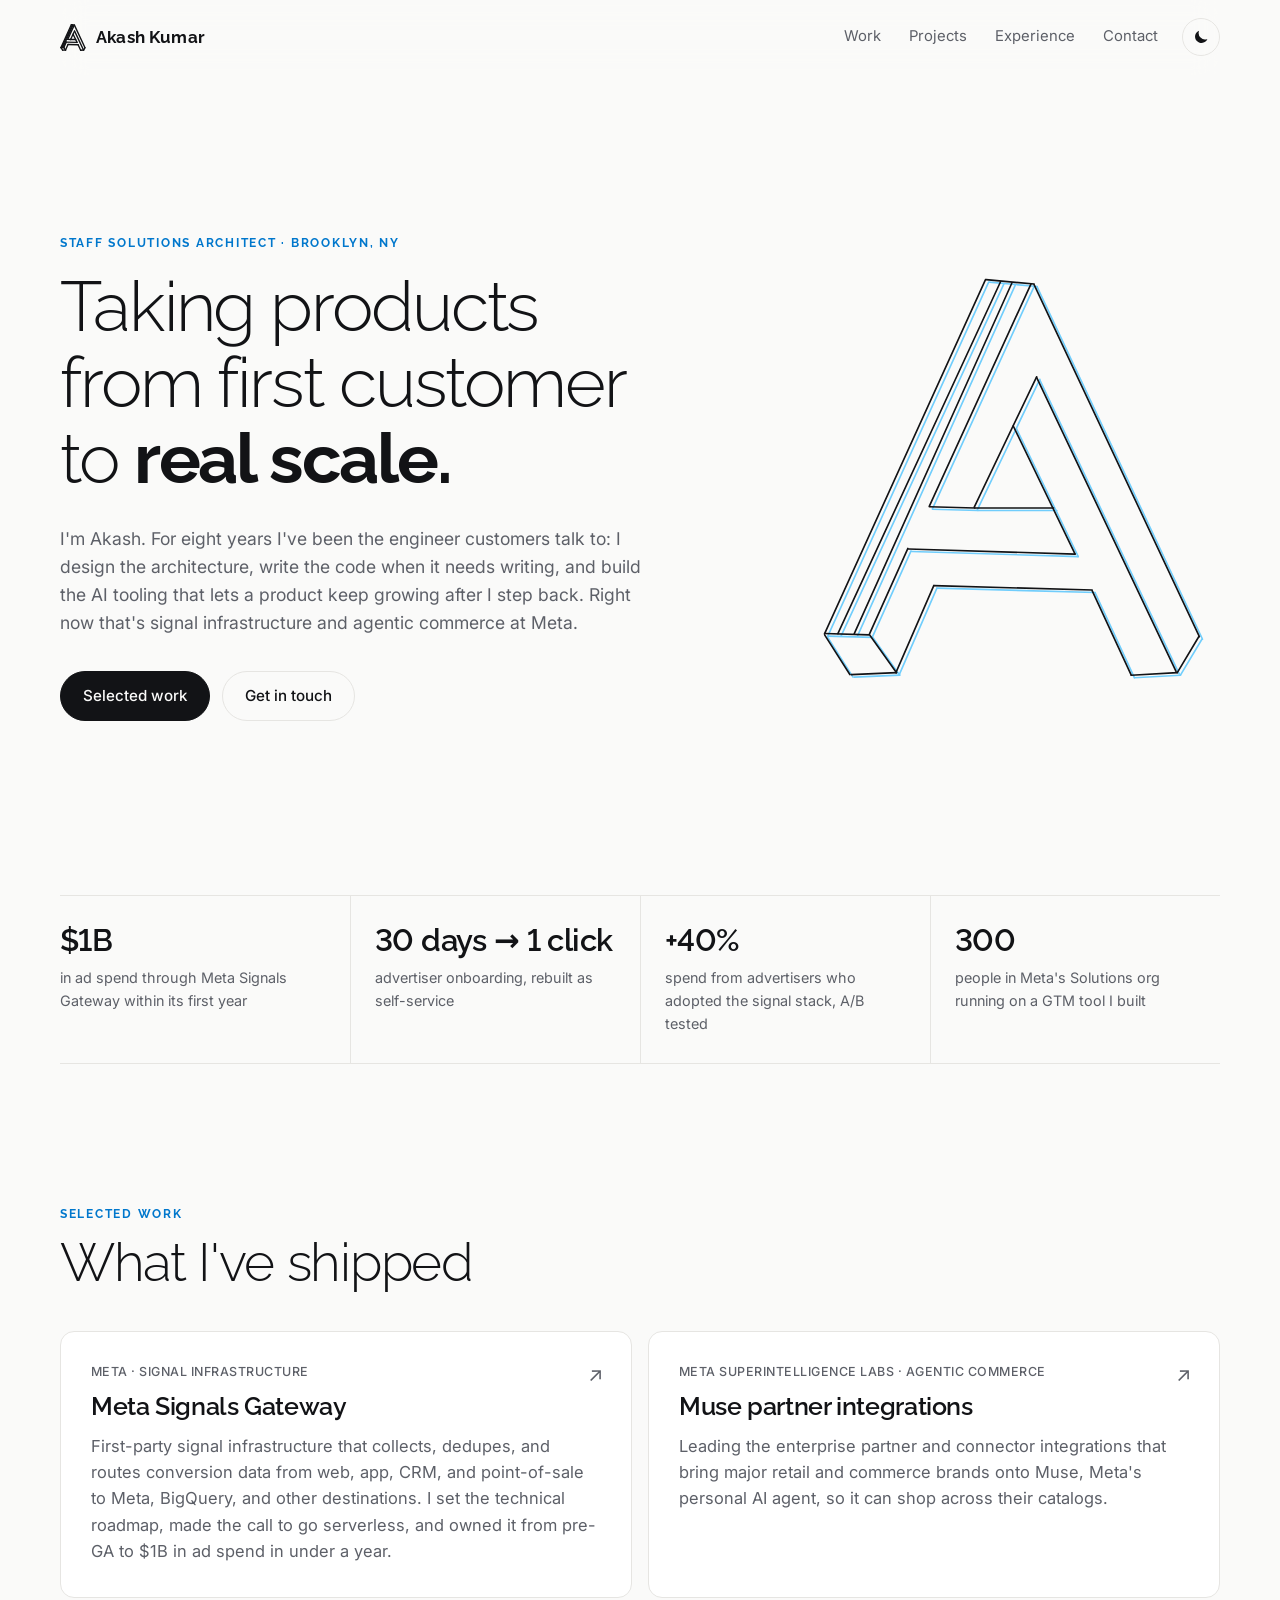
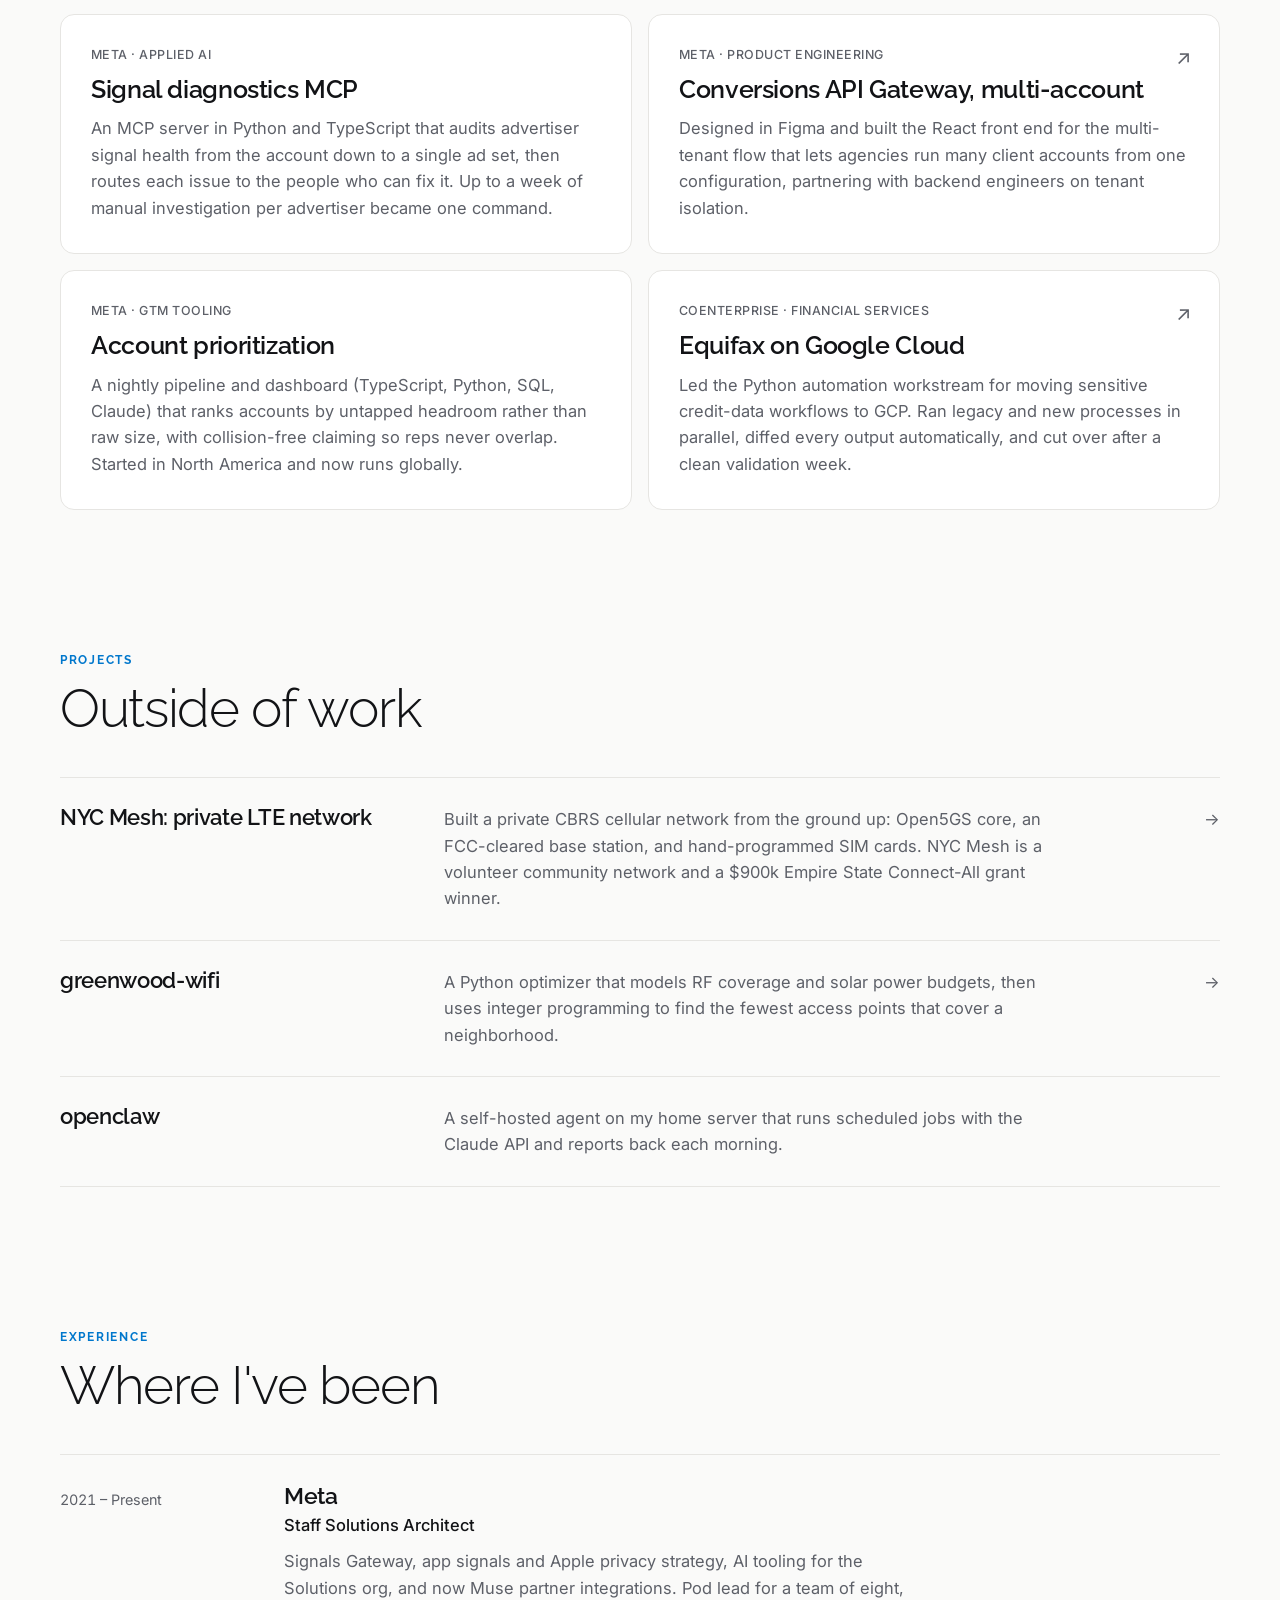
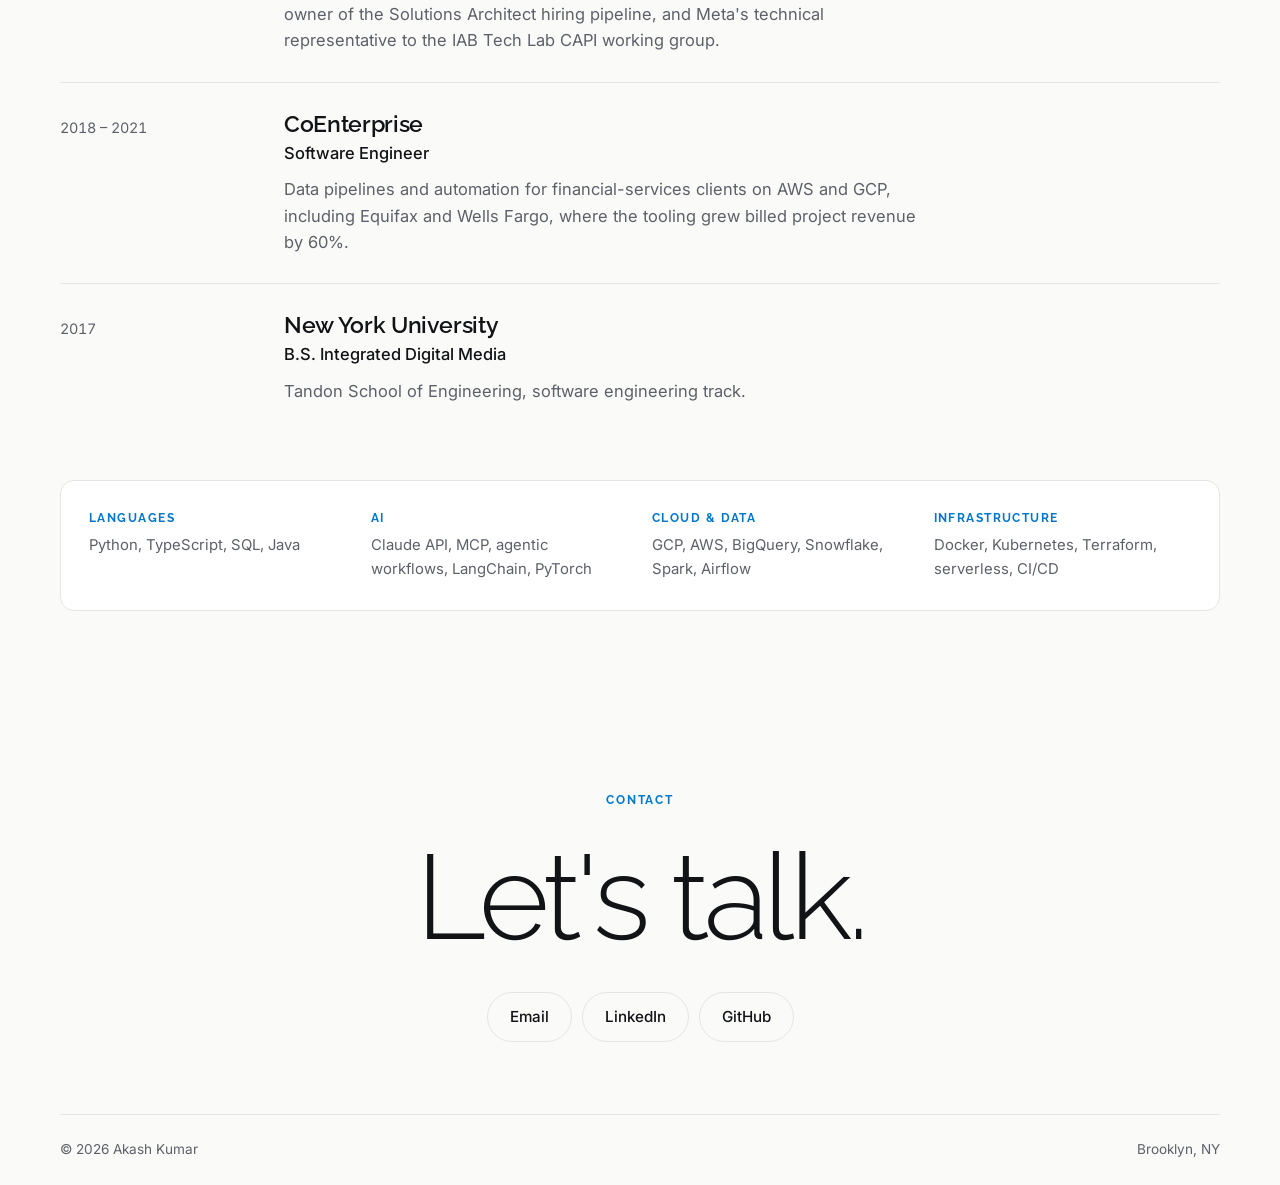
==== index.html @ 178c49e4 "Initial site" ====
<!doctype html>
<html lang="en">
<head>
  <meta charset="utf-8">
  <meta name="viewport" content="width=device-width, initial-scale=1, viewport-fit=cover">
  <title>Akash Kumar</title>
  <meta name="description" content="Akash Kumar, Staff Solutions Architect in Brooklyn. Signal infrastructure, applied AI, and the tooling that takes products from first customer to scale.">
  <meta name="color-scheme" content="light dark">
  <meta name="theme-color" content="#fafaf9" media="(prefers-color-scheme: light)">
  <meta name="theme-color" content="#0e0f11" media="(prefers-color-scheme: dark)">

  <meta property="og:title" content="Akash Kumar">
  <meta property="og:description" content="Staff Solutions Architect in Brooklyn. Signal infrastructure and applied AI.">
  <meta property="og:url" content="https://aka5h.com">

  <link rel="icon" href="assets/favicon.svg" type="image/svg+xml">

  <!-- Before first paint: flag that JS is on (enables animations) and apply a saved theme. -->
  <script>
    document.documentElement.classList.add("js");
    try {
      var saved = localStorage.getItem("theme");
      if (saved) document.documentElement.dataset.theme = saved;
    } catch (e) {}
  </script>

  <link rel="preconnect" href="https://fonts.googleapis.com">
  <link rel="preconnect" href="https://fonts.gstatic.com" crossorigin>
  <link rel="stylesheet" href="https://fonts.googleapis.com/css2?family=Inter:wght@400;500;600&family=Raleway:wght@300..800&display=swap">
  <link rel="stylesheet" href="styles.css">
  <script src="script.js" defer></script>
</head>
<body>

  <header class="nav">
    <a class="nav__logo" href="#top" aria-label="Akash Kumar, back to top">
      <!-- Reuses the line geometry from the hero mark below. -->
      <svg viewBox="0 0 634 667" aria-hidden="true"><use href="#mark-lines"/></svg>
      <span>Akash Kumar</span>
    </a>
    <nav class="nav__links" aria-label="Sections">
      <a href="#work">Work</a>
      <a href="#projects">Projects</a>
      <a href="#experience">Experience</a>
      <a href="#contact">Contact</a>
    </nav>
    <button class="theme-toggle" type="button" aria-label="Toggle light and dark mode">
      <svg class="icon-sun" viewBox="0 0 24 24" aria-hidden="true"><circle cx="12" cy="12" r="4.5"/><path d="M12 1.5v3M12 19.5v3M1.5 12h3M19.5 12h3M4.6 4.6l2.1 2.1M17.3 17.3l2.1 2.1M4.6 19.4l2.1-2.1M17.3 6.7l2.1-2.1"/></svg>
      <svg class="icon-moon" viewBox="0 0 24 24" aria-hidden="true"><path d="M20.5 14.5A8.5 8.5 0 0 1 9.5 3.5a8.5 8.5 0 1 0 11 11z"/></svg>
    </button>
  </header>

  <main id="top">

    <!-- ============ HERO ============ -->
    <section class="hero">
      <div class="hero__text">
        <p class="eyebrow">Staff Solutions Architect &middot; Brooklyn, NY</p>
        <h1 class="hero__title">
          <span class="line"><span>Taking products</span></span>
          <span class="line"><span>from first customer</span></span>
          <span class="line"><span>to <em>real scale.</em></span></span>
        </h1>
        <p class="hero__lede">
          I'm Akash. For eight years I've been the engineer customers talk to: I design the
          architecture, write the code when it needs writing, and build the AI tooling that lets
          a product keep growing after I step back. Right now that's signal infrastructure and
          agentic commerce at Meta.
        </p>
        <div class="hero__cta">
          <a class="btn btn--solid" href="#work">Selected work</a>
          <a class="btn" href="#contact">Get in touch</a>
        </div>
      </div>

      <!-- The "A" mark, rebuilt from the original akash.nyc animation.
           Each line draws itself in; script.js adds a colored trail copy. -->
      <button class="mark" type="button" aria-label="Replay the logo animation">
        <svg viewBox="0 0 634 667" aria-hidden="true">
          <g id="mark-lines" class="mark__lines">
            <g class="mark__rise">
              <line x1="20"  y1="581" x2="275" y2="20"  pathLength="1"/>
              <line x1="41"  y1="581" x2="299" y2="23"  pathLength="1"/>
              <line x1="67"  y1="581" x2="317" y2="25"  pathLength="1"/>
              <line x1="91"  y1="582" x2="152" y2="446" pathLength="1"/>
              <line x1="133" y1="643" x2="193" y2="505" pathLength="1"/>
              <line x1="186" y1="379" x2="347" y2="27"  pathLength="1"/>
              <line x1="257" y1="381" x2="356" y2="174" pathLength="1"/>
              <line x1="579" y1="643" x2="613" y2="586" pathLength="1"/>
            </g>
            <g class="mark__fall">
              <line x1="352" y1="28"  x2="614" y2="586" pathLength="1"/>
              <line x1="356" y1="175" x2="577" y2="641" pathLength="1"/>
              <line x1="319" y1="252" x2="417" y2="455" pathLength="1"/>
              <line x1="444" y1="513" x2="506" y2="647" pathLength="1"/>
              <line x1="20"  y1="583" x2="60"  y2="646" pathLength="1"/>
              <line x1="92"  y1="584" x2="134" y2="643" pathLength="1"/>
            </g>
            <g class="mark__flat">
              <line x1="276" y1="20"  x2="352" y2="27"  pathLength="1"/>
              <line x1="186" y1="380" x2="258" y2="382" pathLength="1"/>
              <line x1="258" y1="382" x2="383" y2="382" pathLength="1"/>
              <line x1="153" y1="447" x2="417" y2="455" pathLength="1"/>
              <line x1="193" y1="505" x2="444" y2="512" pathLength="1"/>
              <line x1="20"  y1="581" x2="91"  y2="583" pathLength="1"/>
              <line x1="62"  y1="646" x2="134" y2="643" pathLength="1"/>
              <line x1="506" y1="647" x2="579" y2="643" pathLength="1"/>
            </g>
          </g>
        </svg>
      </button>
    </section>

    <!-- ============ STATS ============ -->
    <section class="stats" aria-label="Highlights">
      <div class="stat reveal">
        <span class="stat__num">$1B</span>
        <span class="stat__label">in ad spend through Meta Signals Gateway within its first year</span>
      </div>
      <div class="stat reveal">
        <span class="stat__num">30&nbsp;days &rarr; 1&nbsp;click</span>
        <span class="stat__label">advertiser onboarding, rebuilt as self-service</span>
      </div>
      <div class="stat reveal">
        <span class="stat__num">+40%</span>
        <span class="stat__label">spend from advertisers who adopted the signal stack, A/B tested</span>
      </div>
      <div class="stat reveal">
        <span class="stat__num">300</span>
        <span class="stat__label">people in Meta's Solutions org running on a GTM tool I built</span>
      </div>
    </section>

    <!-- ============ WORK ============ -->
    <section id="work" class="section">
      <header class="section__head">
        <p class="eyebrow reveal">Selected work</p>
        <h2 class="reveal">What I've shipped</h2>
      </header>

      <div class="work">
        <a class="work__item reveal" href="https://developers.facebook.com/documentation/ads-commerce/gateway-products" target="_blank" rel="noopener">
          <span class="work__meta">Meta &middot; Signal infrastructure</span>
          <h3>Meta Signals Gateway</h3>
          <p>
            First-party signal infrastructure that collects, dedupes, and routes conversion data
            from web, app, CRM, and point-of-sale to Meta, BigQuery, and other destinations. I set
            the technical roadmap, made the call to go serverless, and owned it from pre-GA to
            $1B in ad spend in under a year.
          </p>
          <span class="work__arrow" aria-hidden="true">&nearr;</span>
        </a>

        <a class="work__item reveal" href="https://about.fb.com/news/2026/09/the-biggest-news-from-connect-2026/" target="_blank" rel="noopener">
          <span class="work__meta">Meta Superintelligence Labs &middot; Agentic commerce</span>
          <h3>Muse partner integrations</h3>
          <p>
            Leading the enterprise partner and connector integrations that bring major retail and
            commerce brands onto Muse, Meta's personal AI agent, so it can shop across their
            catalogs.
          </p>
          <span class="work__arrow" aria-hidden="true">&nearr;</span>
        </a>

        <article class="work__item reveal">
          <span class="work__meta">Meta &middot; Applied AI</span>
          <h3>Signal diagnostics MCP</h3>
          <p>
            An MCP server in Python and TypeScript that audits advertiser signal health from the
            account down to a single ad set, then routes each issue to the people who can fix it.
            Up to a week of manual investigation per advertiser became one command.
          </p>
        </article>

        <a class="work__item reveal" href="https://developers.facebook.com/docs/marketing-api/conversions-api/guides/gateway/" target="_blank" rel="noopener">
          <span class="work__meta">Meta &middot; Product engineering</span>
          <h3>Conversions API Gateway, multi-account</h3>
          <p>
            Designed in Figma and built the React front end for the multi-tenant flow that lets
            agencies run many client accounts from one configuration, partnering with backend
            engineers on tenant isolation.
          </p>
          <span class="work__arrow" aria-hidden="true">&nearr;</span>
        </a>

        <article class="work__item reveal">
          <span class="work__meta">Meta &middot; GTM tooling</span>
          <h3>Account prioritization</h3>
          <p>
            A nightly pipeline and dashboard (TypeScript, Python, SQL, Claude) that ranks accounts
            by untapped headroom rather than raw size, with collision-free claiming so reps never
            overlap. Started in North America and now runs globally.
          </p>
        </article>

        <a class="work__item reveal" href="https://cloud.google.com/customers/equifax" target="_blank" rel="noopener">
          <span class="work__meta">CoEnterprise &middot; Financial services</span>
          <h3>Equifax on Google Cloud</h3>
          <p>
            Led the Python automation workstream for moving sensitive credit-data workflows to
            GCP. Ran legacy and new processes in parallel, diffed every output automatically, and
            cut over after a clean validation week.
          </p>
          <span class="work__arrow" aria-hidden="true">&nearr;</span>
        </a>
      </div>
    </section>

    <!-- ============ PROJECTS ============ -->
    <section id="projects" class="section">
      <header class="section__head">
        <p class="eyebrow reveal">Projects</p>
        <h2 class="reveal">Outside of work</h2>
      </header>

      <div class="projects">
        <a class="project reveal" href="https://map.nycmesh.net/" target="_blank" rel="noopener">
          <h3>NYC Mesh: private LTE network</h3>
          <p>
            Built a private CBRS cellular network from the ground up: Open5GS core, an FCC-cleared
            base station, and hand-programmed SIM cards. NYC Mesh is a volunteer community network
            and a $900k Empire State Connect-All grant winner.
          </p>
          <span class="project__arrow" aria-hidden="true">&rarr;</span>
        </a>

        <a class="project reveal" href="https://github.com/nycmeshnet/greenwood-wifi" target="_blank" rel="noopener">
          <h3>greenwood-wifi</h3>
          <p>
            A Python optimizer that models RF coverage and solar power budgets, then uses integer
            programming to find the fewest access points that cover a neighborhood.
          </p>
          <span class="project__arrow" aria-hidden="true">&rarr;</span>
        </a>

        <div class="project reveal">
          <h3>openclaw</h3>
          <p>
            A self-hosted agent on my home server that runs scheduled jobs with the Claude API and
            reports back each morning.
          </p>
        </div>
      </div>
    </section>

    <!-- ============ EXPERIENCE ============ -->
    <section id="experience" class="section">
      <header class="section__head">
        <p class="eyebrow reveal">Experience</p>
        <h2 class="reveal">Where I've been</h2>
      </header>

      <ol class="timeline">
        <li class="reveal">
          <span class="timeline__when">2021 &ndash; Present</span>
          <div>
            <h3>Meta</h3>
            <p class="timeline__role">Staff Solutions Architect</p>
            <p>
              Signals Gateway, app signals and Apple privacy strategy, AI tooling for the Solutions
              org, and now Muse partner integrations. Pod lead for a team of eight, owner of the
              Solutions Architect hiring pipeline, and Meta's technical representative to the IAB
              Tech Lab CAPI working group.
            </p>
          </div>
        </li>
        <li class="reveal">
          <span class="timeline__when">2018 &ndash; 2021</span>
          <div>
            <h3>CoEnterprise</h3>
            <p class="timeline__role">Software Engineer</p>
            <p>
              Data pipelines and automation for financial-services clients on AWS and GCP, including
              Equifax and Wells Fargo, where the tooling grew billed project revenue by 60%.
            </p>
          </div>
        </li>
        <li class="reveal">
          <span class="timeline__when">2017</span>
          <div>
            <h3>New York University</h3>
            <p class="timeline__role">B.S. Integrated Digital Media</p>
            <p>Tandon School of Engineering, software engineering track.</p>
          </div>
        </li>
      </ol>

      <dl class="toolkit reveal">
        <div><dt>Languages</dt><dd>Python, TypeScript, SQL, Java</dd></div>
        <div><dt>AI</dt><dd>Claude API, MCP, agentic workflows, LangChain, PyTorch</dd></div>
        <div><dt>Cloud &amp; data</dt><dd>GCP, AWS, BigQuery, Snowflake, Spark, Airflow</dd></div>
        <div><dt>Infrastructure</dt><dd>Docker, Kubernetes, Terraform, serverless, CI/CD</dd></div>
      </dl>
    </section>

    <!-- ============ CONTACT ============ -->
    <section id="contact" class="contact">
      <p class="eyebrow reveal">Contact</p>
      <h2 class="contact__title reveal">
        <a href="mailto:me@akash.nyc">Let's talk.</a>
      </h2>
      <ul class="contact__links reveal">
        <li><a class="btn" href="mailto:me@akash.nyc">Email</a></li>
        <li><a class="btn" href="https://www.linkedin.com/in/akashnyc/" target="_blank" rel="noopener">LinkedIn</a></li>
        <li><a class="btn" href="https://github.com/aka5hkumar" target="_blank" rel="noopener">GitHub</a></li>
        <!-- Add resume.pdf to the repo root and uncomment:
        <li><a class="btn" href="resume.pdf">Resume</a></li>
        -->
      </ul>
    </section>
  </main>

  <footer class="footer">
    <span>&copy; <span class="year">2026</span> Akash Kumar</span>
    <span>Brooklyn, NY</span>
  </footer>

</body>
</html>
---- styles.css ----
/* ==========================================================================
   aka5h.com
   Plain CSS, no build step. Sections follow page order.
   ========================================================================== */


/* ---------- Tokens ---------- */

:root {
  /* light theme */
  --bg:       #fafaf9;
  --surface:  #ffffff;
  --text:     #121316;
  --muted:    #5d6068;
  --line:     #e6e5e2;
  --accent:   #0077cc;   /* the cyan from the original mark, darkened for contrast */

  /* colors the mark's trail passes through while it draws (from the original animation) */
  --trail-1: #ff2d2d;
  --trail-2: #ffc81a;
  --trail-3: #00aaff;

  --font-display: "Raleway", ui-sans-serif, system-ui, -apple-system, "Segoe UI", sans-serif;
  --font-body:    "Inter", ui-sans-serif, system-ui, -apple-system, "Segoe UI", sans-serif;

  --gutter: clamp(16px, 4vw, 48px);
  --max: 1160px;
  --radius: 14px;
  --ease: cubic-bezier(0.22, 1, 0.36, 1);

  color-scheme: light;
}

/* dark theme: follows the OS unless the toggle picked light */
@media (prefers-color-scheme: dark) {
  :root:not([data-theme="light"]) {
    --bg:      #0e0f11;
    --surface: #16181b;
    --text:    #ecedef;
    --muted:   #9a9da5;
    --line:    #26292e;
    --accent:  #3cb4ff;
    color-scheme: dark;
  }
}

/* dark theme: picked with the toggle */
:root[data-theme="dark"] {
  --bg:      #0e0f11;
  --surface: #16181b;
  --text:    #ecedef;
  --muted:   #9a9da5;
  --line:    #26292e;
  --accent:  #3cb4ff;
  color-scheme: dark;
}


/* ---------- Base ---------- */

*, *::before, *::after { box-sizing: border-box; }

html { scroll-behavior: smooth; scroll-padding-top: 96px; }

body {
  margin: 0;
  padding-inline: var(--gutter);
  background: var(--bg);
  color: var(--text);
  font-family: var(--font-body);
  font-size: 16.5px;
  line-height: 1.6;
  -webkit-font-smoothing: antialiased;
  transition: background-color 0.4s, color 0.4s;
}

main, .footer { max-width: var(--max); margin-inline: auto; }

h1, h2, h3 {
  margin: 0;
  font-family: var(--font-display);
  font-variant-numeric: lining-nums;  /* Raleway defaults to old-style numerals */
  line-height: 1.08;
  letter-spacing: -0.015em;
}
p { margin: 0; }
a { color: inherit; text-decoration: none; }

::selection { background: var(--accent); color: var(--bg); }

:focus-visible { outline: 2px solid var(--accent); outline-offset: 4px; border-radius: 6px; }

.eyebrow {
  font-family: var(--font-display);
  font-size: 0.78rem;
  font-weight: 700;
  letter-spacing: 0.14em;
  text-transform: uppercase;
  color: var(--accent);
}


/* ---------- Nav ---------- */

.nav {
  position: sticky;
  top: env(safe-area-inset-top, 0px);
  z-index: 50;
  max-width: var(--max);
  margin-inline: auto;
  padding-block: 18px;
  display: flex;
  align-items: center;
  gap: 24px;
  background: color-mix(in srgb, var(--bg) 82%, transparent);
  backdrop-filter: blur(12px);
  -webkit-backdrop-filter: blur(12px);
  border-bottom: 1px solid transparent;
  transition: border-color 0.3s;
}
.nav.is-scrolled { border-bottom-color: var(--line); }

.nav__logo {
  display: flex;
  align-items: center;
  gap: 10px;
  font-family: var(--font-display);
  font-weight: 700;
  font-size: 1.05rem;
  letter-spacing: 0.01em;
}
.nav__logo svg {
  width: 26px;
  height: 27px;
  fill: none;
  stroke: currentColor;
  stroke-width: 34;      /* viewBox units; the logo is drawn very small */
  stroke-linecap: round;
}

.nav__links { margin-left: auto; display: flex; gap: 28px; }
.nav__links a {
  position: relative;
  font-size: 0.93rem;
  color: var(--muted);
  transition: color 0.2s;
}
.nav__links a::after {
  content: "";
  position: absolute;
  left: 0; right: 0; bottom: -4px;
  height: 1.5px;
  background: var(--accent);
  transform: scaleX(0);
  transform-origin: right;
  transition: transform 0.35s var(--ease);
}
.nav__links a:hover { color: var(--text); }
.nav__links a:hover::after { transform: scaleX(1); transform-origin: left; }

.theme-toggle {
  width: 38px;
  height: 38px;
  display: grid;
  place-items: center;
  border: 1px solid var(--line);
  border-radius: 50%;
  background: transparent;
  color: var(--text);
  cursor: pointer;
  transition: border-color 0.2s, transform 0.4s var(--ease);
}
.theme-toggle:hover { border-color: var(--text); transform: rotate(25deg); }
.theme-toggle svg {
  grid-area: 1 / 1;
  width: 18px;
  height: 18px;
  fill: none;
  stroke: currentColor;
  stroke-width: 1.8;
  stroke-linecap: round;
  transition: opacity 0.3s, transform 0.4s var(--ease);
}
.theme-toggle .icon-moon { fill: currentColor; stroke: none; }

/* Show the icon for the mode you'd switch to. */
.icon-sun  { opacity: 0; transform: rotate(-90deg) scale(0.5); }
:root[data-theme="dark"] .icon-sun  { opacity: 1; transform: none; }
:root[data-theme="dark"] .icon-moon { opacity: 0; transform: rotate(90deg) scale(0.5); }
@media (prefers-color-scheme: dark) {
  :root:not([data-theme="light"]) .icon-sun  { opacity: 1; transform: none; }
  :root:not([data-theme="light"]) .icon-moon { opacity: 0; transform: rotate(90deg) scale(0.5); }
}

@media (max-width: 720px) {
  .nav__links { display: none; }
  .theme-toggle { margin-left: auto; }
}


/* ---------- Hero ---------- */

.hero {
  min-height: min(calc(100svh - 80px), 880px);
  padding-block: 48px 64px;
  display: grid;
  grid-template-columns: 1.6fr 1fr;
  align-items: center;
  gap: clamp(32px, 6vw, 96px);
}

.hero__title {
  margin-block: 18px 26px;
  font-size: clamp(2.6rem, 5.6vw, 4.4rem);
  font-weight: 300;
  letter-spacing: -0.03em;
  line-height: 1.02;
}
.hero__title em { font-style: normal; font-weight: 700; }

.hero__lede { max-width: 54ch; font-size: 1.1rem; color: var(--muted); }

.hero__cta { margin-top: 34px; display: flex; flex-wrap: wrap; gap: 12px; }

@media (max-width: 860px) {
  .hero { grid-template-columns: 1fr; min-height: 0; padding-top: 24px; }
  .hero .mark { order: -1; width: min(220px, 55vw); }
}


/* ---------- The mark ---------- */

.mark {
  justify-self: center;
  width: min(100%, 400px);
  padding: 0;
  border: 0;
  background: none;
  color: var(--text);
  cursor: pointer;
  /* where it sits during the intro (set by script.js) */
  transform: translate(var(--ix, 0), var(--iy, 0)) scale(var(--is, 1));
  transition: transform 1.1s var(--ease);
}
.mark svg {
  display: block;
  width: 100%;
  height: auto;
  overflow: visible;
  fill: none;
  stroke: currentColor;
  stroke-width: 2.6;
  stroke-linecap: round;
}

/* The colored copy that runs ahead of the main lines, then settles as a faint offset. */
.mark__trail { stroke: var(--trail-3); transform: translate(5px, 4px); opacity: 0.55; }

/* Drawing: every line uses pathLength="1", so a dash of 1 is the whole line. */
.js .mark line { stroke-dasharray: 1; stroke-dashoffset: 1; }
.mark__rise { --g: 0; }
.mark__fall { --g: 1; }
.mark__flat { --g: 2; }

.mark.is-drawing line {
  animation: draw 0.9s var(--ease) forwards;
  animation-delay: calc(var(--g) * 0.28s + var(--i, 0) * 0.05s + 0.18s);
}
.mark.is-drawing .mark__trail line {
  animation: draw 0.9s var(--ease) forwards, trail 1s linear forwards;
  animation-delay: calc(var(--g) * 0.28s + var(--i, 0) * 0.05s);
}

@keyframes draw  { to { stroke-dashoffset: 0; } }
@keyframes trail {
  0%   { stroke: var(--trail-1); }
  45%  { stroke: var(--trail-2); }
  100% { stroke: var(--trail-3); }
}

/* Drift away gently as the hero scrolls out (browsers with scroll-driven animations). */
@supports (animation-timeline: view()) {
  .mark svg {
    animation: drift linear both;
    animation-timeline: view();
    animation-range: exit 0% exit 100%;
  }
  @keyframes drift { to { transform: translateY(-80px) rotate(-6deg); opacity: 0.2; } }
}


/* ---------- Intro ---------- */
/* First visit per tab: the mark draws itself large in the middle of the screen,
   then glides into the hero while the rest of the page fades in. */

.intro body { overflow: hidden; }
.intro .mark { transition: none; }

.js .nav,
.js .hero__text > *:not(.hero__title),
.js .stats {
  opacity: 0;
  transform: translateY(16px);
  transition: opacity 0.8s var(--ease), transform 0.8s var(--ease);
}
.is-ready .nav,
.is-ready .hero__text > *:not(.hero__title),
.is-ready .stats { opacity: 1; transform: none; }
.is-ready .hero__lede  { transition-delay: 0.25s; }
.is-ready .hero__cta   { transition-delay: 0.35s; }
.is-ready .stats       { transition-delay: 0.5s; }

/* Headline lines slide up out of their own masks. */
.hero__title .line { display: block; overflow: hidden; padding-bottom: 0.06em; }
.js .hero__title .line > span {
  display: inline-block;
  transform: translateY(105%);
  transition: transform 1s var(--ease);
}
.hero__title .line:nth-child(2) > span { transition-delay: 0.08s; }
.hero__title .line:nth-child(3) > span { transition-delay: 0.16s; }
.is-ready .hero__title .line > span { transform: none; }


/* ---------- Buttons ---------- */

.btn {
  position: relative;
  isolation: isolate;
  overflow: hidden;
  display: inline-flex;
  align-items: center;
  padding: 12px 22px;
  border: 1px solid var(--line);
  border-radius: 999px;
  font-weight: 500;
  font-size: 0.95rem;
  transition: color 0.4s var(--ease), border-color 0.4s;
}
/* fill wipes in from the left on hover */
.btn::before {
  content: "";
  position: absolute;
  inset: 0;
  z-index: -1;
  background: var(--text);
  transform: scaleX(0);
  transform-origin: left;
  transition: transform 0.45s var(--ease);
}
.btn:hover { color: var(--bg); border-color: var(--text); }
.btn:hover::before { transform: scaleX(1); }

.btn--solid { background: var(--text); color: var(--bg); border-color: var(--text); }
.btn--solid::before { background: var(--accent); }
.btn--solid:hover { border-color: var(--accent); }


/* ---------- Stats ---------- */

.stats {
  display: grid;
  grid-template-columns: repeat(4, 1fr);
  border-block: 1px solid var(--line);
}
.stat { padding: 28px 24px; display: grid; align-content: start; gap: 8px; }
.stat:first-child { padding-left: 0; }
.stat + .stat { border-left: 1px solid var(--line); }

.stat__num {
  font-family: var(--font-display);
  font-variant-numeric: lining-nums;
  font-size: clamp(1.6rem, 2.4vw, 2.1rem);
  font-weight: 600;
  letter-spacing: -0.02em;
  line-height: 1.1;
}
.stat__label { font-size: 0.9rem; color: var(--muted); }

@media (max-width: 860px) {
  .stats { grid-template-columns: 1fr 1fr; }
  .stat:nth-child(3) { padding-left: 0; border-left: 0; }
  .stat:nth-child(n+3) { border-top: 1px solid var(--line); }
}
@media (max-width: 480px) {
  .stats { grid-template-columns: 1fr; }
  .stat, .stat + .stat { padding-left: 0; border-left: 0; }
  .stat + .stat { border-top: 1px solid var(--line); }
}


/* ---------- Sections ---------- */

.section { padding-top: clamp(80px, 11vw, 140px); }

.section__head { margin-bottom: 40px; display: grid; gap: 10px; }
.section__head h2 {
  font-size: clamp(2rem, 4.4vw, 3.3rem);
  font-weight: 300;
  letter-spacing: -0.025em;
}


/* ---------- Work ---------- */

.work {
  display: grid;
  grid-template-columns: repeat(2, 1fr);
  gap: 16px;
}
@media (max-width: 760px) { .work { grid-template-columns: 1fr; } }

.work__item {
  position: relative;
  overflow: hidden;
  padding: 30px 30px 32px;
  display: flex;
  flex-direction: column;
  gap: 12px;
  background: var(--surface);
  border: 1px solid var(--line);
  border-radius: var(--radius);
  transition: transform 0.5s var(--ease), border-color 0.3s, box-shadow 0.5s var(--ease);
}
/* a single accent line draws across the top on hover, echoing the mark */
.work__item::before {
  content: "";
  position: absolute;
  top: 0; left: 0; right: 0;
  height: 2px;
  background: linear-gradient(90deg, var(--trail-1), var(--trail-2), var(--trail-3));
  transform: scaleX(0);
  transform-origin: left;
  transition: transform 0.6s var(--ease);
}
.work__item:hover { transform: translateY(-3px); box-shadow: 0 18px 40px -24px rgba(0, 0, 0, 0.35); }
.work__item:hover::before { transform: scaleX(1); }

.work__meta {
  font-size: 0.78rem;
  font-weight: 500;
  letter-spacing: 0.04em;
  text-transform: uppercase;
  color: var(--muted);
}
.work__item h3 { font-size: 1.55rem; font-weight: 600; padding-right: 32px; }
.work__item p  { color: var(--muted); }

.work__arrow {
  position: absolute;
  top: 26px;
  right: 28px;
  font-size: 1.25rem;
  color: var(--muted);
  transition: transform 0.4s var(--ease), color 0.3s;
}
.work__item:hover .work__arrow { transform: translate(3px, -3px); color: var(--accent); }


/* ---------- Projects ---------- */

.projects { border-top: 1px solid var(--line); }

.project {
  position: relative;
  display: grid;
  grid-template-columns: minmax(200px, 1fr) 2fr 32px;
  gap: 24px;
  align-items: baseline;
  padding-block: 28px;
  border-bottom: 1px solid var(--line);
}
.project h3 { font-size: 1.35rem; font-weight: 600; transition: color 0.3s, transform 0.4s var(--ease); }
.project p  { color: var(--muted); max-width: 62ch; }

.project__arrow { justify-self: end; color: var(--muted); transition: transform 0.4s var(--ease), color 0.3s; }
a.project:hover h3 { color: var(--accent); transform: translateX(6px); }
a.project:hover .project__arrow { color: var(--accent); transform: translateX(4px); }

@media (max-width: 720px) {
  .project { grid-template-columns: 1fr; gap: 8px; }
  .project__arrow { display: none; }
}


/* ---------- Experience ---------- */

.timeline { list-style: none; margin: 0; padding: 0; }

.timeline li {
  display: grid;
  grid-template-columns: 200px 1fr;
  gap: 24px;
  padding-block: 28px;
  border-top: 1px solid var(--line);
}
.timeline h3 { font-size: 1.45rem; font-weight: 600; }
.timeline p  { color: var(--muted); max-width: 64ch; }

.timeline__when { font-size: 0.9rem; color: var(--muted); padding-top: 5px; font-variant-numeric: tabular-nums; }
.timeline .timeline__role { color: var(--text); font-weight: 500; margin-block: 4px 10px; }

@media (max-width: 640px) {
  .timeline li { grid-template-columns: 1fr; gap: 6px; }
}

.toolkit {
  margin: 48px 0 0;
  display: grid;
  grid-template-columns: repeat(4, 1fr);
  gap: 24px;
  padding: 28px;
  background: var(--surface);
  border: 1px solid var(--line);
  border-radius: var(--radius);
}
.toolkit dt {
  margin-bottom: 6px;
  font-family: var(--font-display);
  font-size: 0.75rem;
  font-weight: 700;
  letter-spacing: 0.12em;
  text-transform: uppercase;
  color: var(--accent);
}
.toolkit dd { margin: 0; font-size: 0.93rem; color: var(--muted); }

@media (max-width: 860px) { .toolkit { grid-template-columns: 1fr 1fr; } }
@media (max-width: 480px) { .toolkit { grid-template-columns: 1fr; } }


/* ---------- Contact ---------- */

.contact {
  padding-block: clamp(96px, 14vw, 180px) 72px;
  display: grid;
  justify-items: center;
  gap: 22px;
  text-align: center;
}

.contact__title { font-size: clamp(3rem, 10vw, 7.5rem); font-weight: 300; letter-spacing: -0.04em; }
.contact__title a {
  background: linear-gradient(currentColor, currentColor) left bottom / 0% 2px no-repeat;
  transition: background-size 0.6s var(--ease), color 0.3s;
}
.contact__title a:hover { color: var(--accent); background-size: 100% 2px; }

.contact__links {
  list-style: none;
  margin: 8px 0 0;
  padding: 0;
  display: flex;
  flex-wrap: wrap;
  justify-content: center;
  gap: 10px;
}


/* ---------- Footer ---------- */

.footer {
  padding-block: 24px max(24px, env(safe-area-inset-bottom, 0px));
  display: flex;
  flex-wrap: wrap;
  justify-content: space-between;
  gap: 8px;
  border-top: 1px solid var(--line);
  font-size: 0.85rem;
  color: var(--muted);
}


/* ---------- Scroll reveal ---------- */
/* script.js adds .is-visible as elements scroll into view. Without JS, nothing is hidden. */

.js .reveal {
  opacity: 0;
  transform: translateY(24px);
  transition: opacity 0.8s var(--ease), transform 0.8s var(--ease);
  transition-delay: var(--delay, 0s);
}
.js .reveal.is-visible { opacity: 1; transform: none; }


/* ---------- Theme switch ---------- */
/* The new theme grows out of the toggle button (View Transitions API, where supported). */

::view-transition-old(root),
::view-transition-new(root) { animation: none; mix-blend-mode: normal; }
::view-transition-new(root) { animation: theme-reveal 0.6s var(--ease); }
@keyframes theme-reveal {
  from { clip-path: circle(0 at var(--tx, 100%) var(--ty, 0)); }
  to   { clip-path: circle(150vmax at var(--tx, 100%) var(--ty, 0)); }
}


/* ---------- Reduced motion ---------- */

@media (prefers-reduced-motion: reduce) {
  html { scroll-behavior: auto; }
  *, *::before, *::after {
    animation: none !important;
    transition-duration: 0.01ms !important;
    transition-delay: 0s !important;
  }
  .js .mark line { stroke-dashoffset: 0; }
  .js .reveal,
  .js .nav, .js .hero__text > *, .js .stats,
  .js .hero__title .line > span { opacity: 1; transform: none; }
}
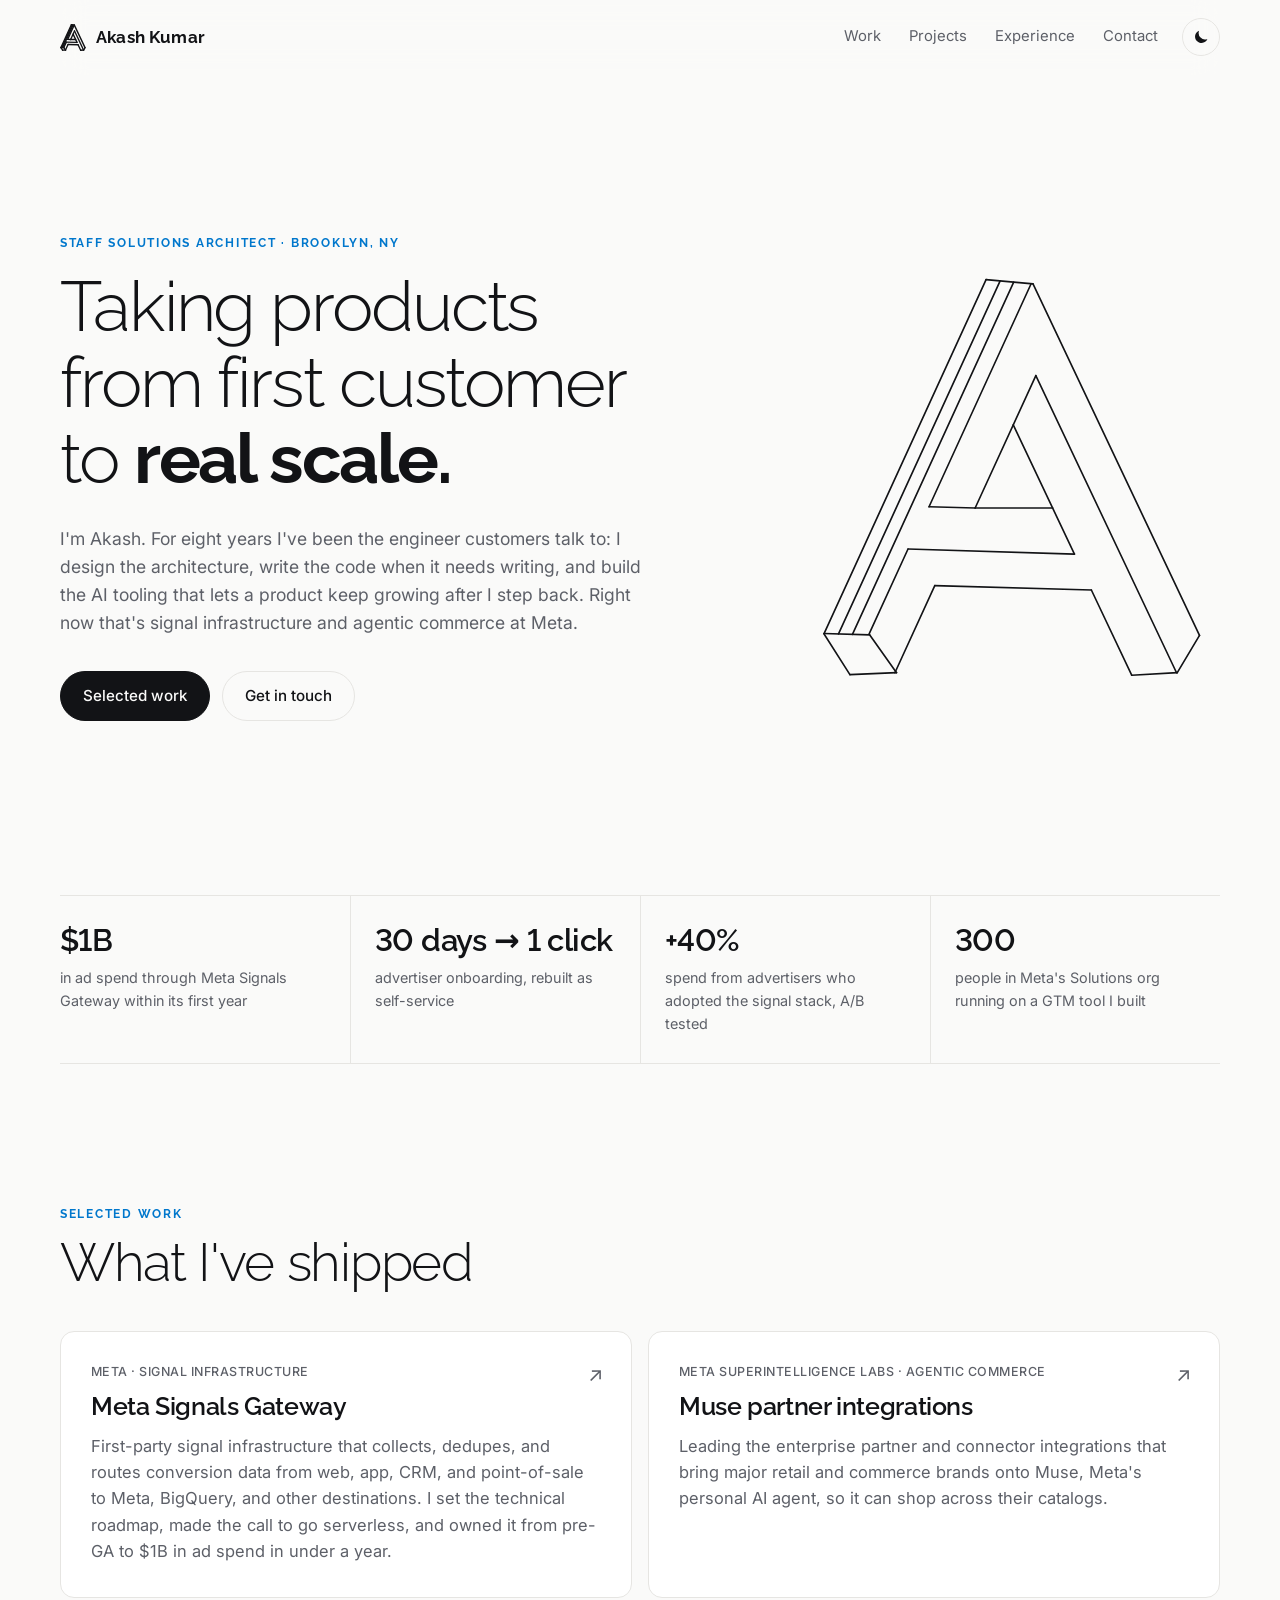
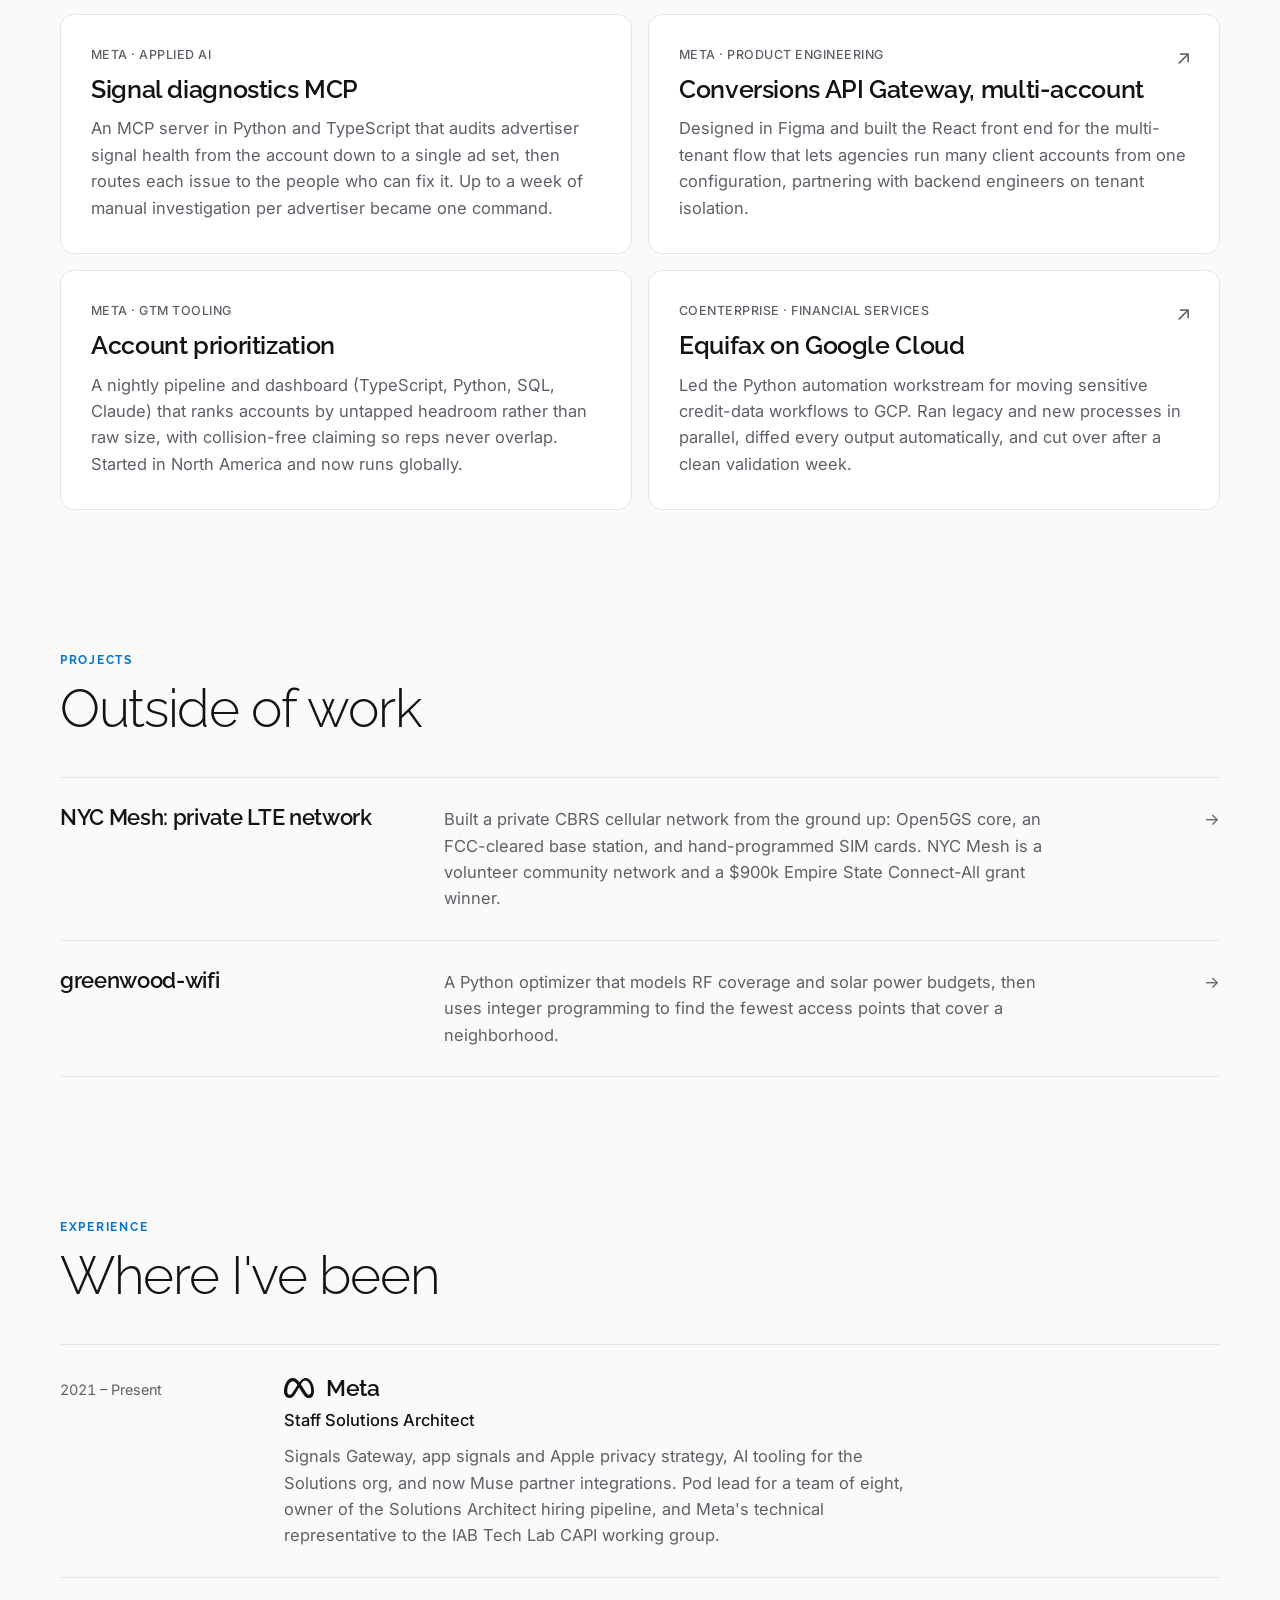
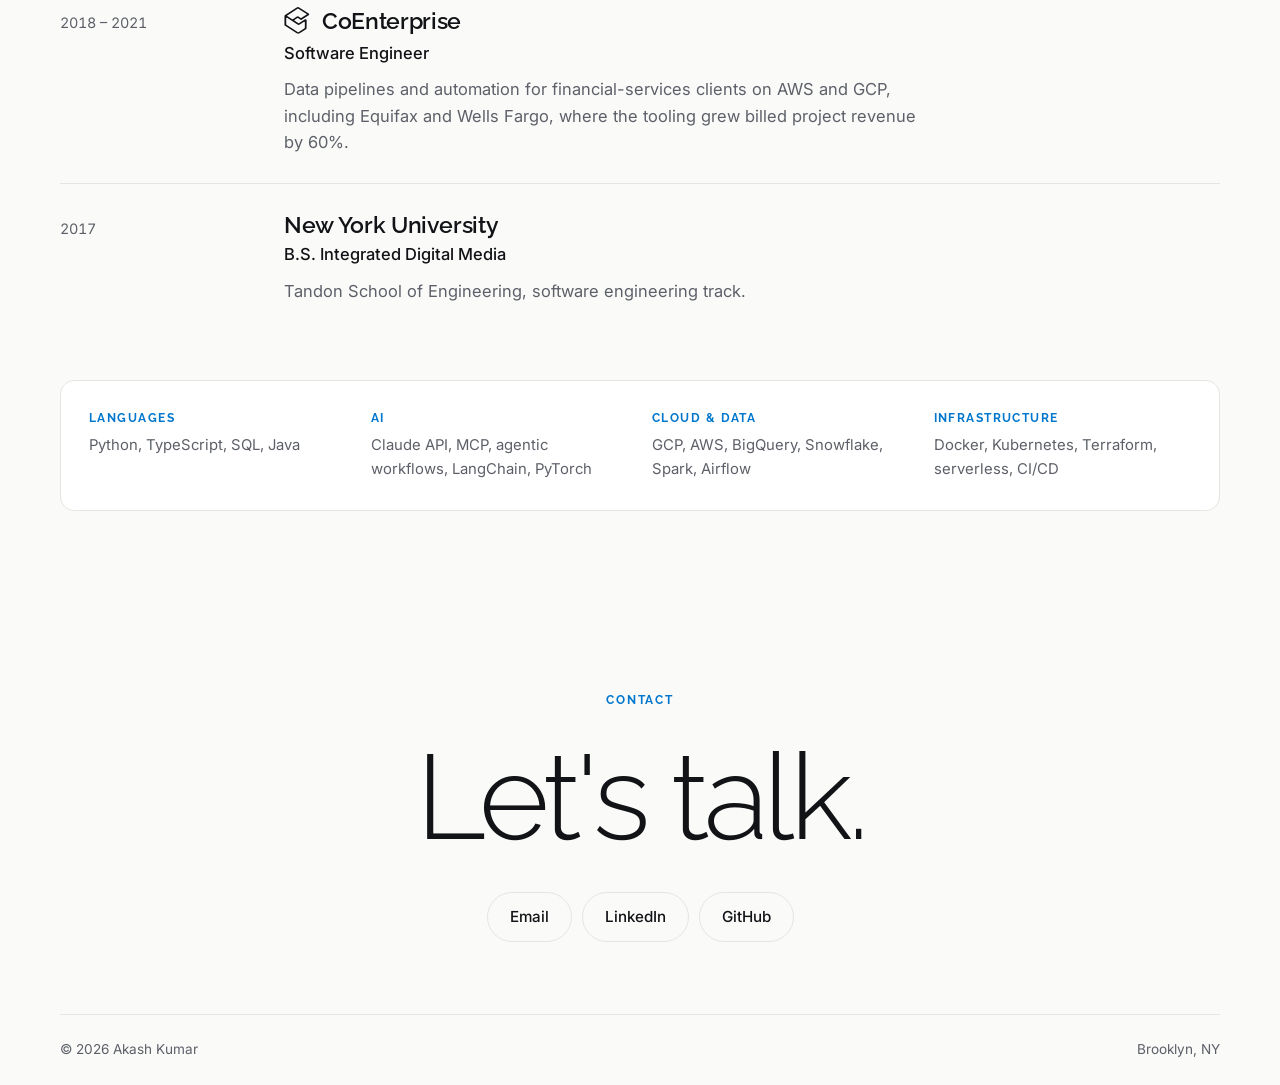
==== commit 8fa58c53: "Clean up mark, add logos, drop openclaw" ====
--- a/index.html
+++ b/index.html
@@ -73,38 +73,39 @@
         </div>
       </div>
 
-      <!-- The "A" mark, rebuilt from the original akash.nyc animation.
+      <!-- The "A" mark, rebuilt from the original akash.nyc animation. Every endpoint sits
+           exactly on the line it meets, so joints are clean at any size.
            Each line draws itself in; script.js adds a colored trail copy. -->
       <button class="mark" type="button" aria-label="Replay the logo animation">
         <svg viewBox="0 0 634 667" aria-hidden="true">
           <g id="mark-lines" class="mark__lines">
             <g class="mark__rise">
-              <line x1="20"  y1="581" x2="275" y2="20"  pathLength="1"/>
-              <line x1="41"  y1="581" x2="299" y2="23"  pathLength="1"/>
-              <line x1="67"  y1="581" x2="317" y2="25"  pathLength="1"/>
-              <line x1="91"  y1="582" x2="152" y2="446" pathLength="1"/>
-              <line x1="133" y1="643" x2="193" y2="505" pathLength="1"/>
-              <line x1="186" y1="379" x2="347" y2="27"  pathLength="1"/>
-              <line x1="257" y1="381" x2="356" y2="174" pathLength="1"/>
-              <line x1="579" y1="643" x2="613" y2="586" pathLength="1"/>
+              <line x1="19.1"  y1="581"   x2="275.9" y2="20"    pathLength="1"/>
+              <line x1="42"    y1="581.6" x2="298.2" y2="22"    pathLength="1"/>
+              <line x1="64.1"  y1="582.2" x2="319.7" y2="24"    pathLength="1"/>
+              <line x1="90.4"  y1="581.8" x2="152.2" y2="447"   pathLength="1"/>
+              <line x1="131.4" y1="643.1" x2="194.6" y2="505"   pathLength="1"/>
+              <line x1="185.5" y1="380"   x2="347.3" y2="26.6"  pathLength="1"/>
+              <line x1="258.6" y1="382"   x2="354.8" y2="172.1" pathLength="1"/>
+              <line x1="579"   y1="643"   x2="614.2" y2="584"   pathLength="1"/>
             </g>
             <g class="mark__fall">
-              <line x1="352" y1="28"  x2="614" y2="586" pathLength="1"/>
-              <line x1="356" y1="175" x2="577" y2="641" pathLength="1"/>
-              <line x1="319" y1="252" x2="417" y2="455" pathLength="1"/>
-              <line x1="444" y1="513" x2="506" y2="647" pathLength="1"/>
-              <line x1="20"  y1="583" x2="60"  y2="646" pathLength="1"/>
-              <line x1="92"  y1="584" x2="134" y2="643" pathLength="1"/>
+              <line x1="350.3" y1="26.8"  x2="614.2" y2="584"   pathLength="1"/>
+              <line x1="354.8" y1="172.1" x2="577.8" y2="643.1" pathLength="1"/>
+              <line x1="319"   y1="250.1" x2="416"   y2="455"   pathLength="1"/>
+              <line x1="442.8" y1="512"   x2="506.7" y2="647"   pathLength="1"/>
+              <line x1="18.9"  y1="581.3" x2="60.1"  y2="646.1" pathLength="1"/>
+              <line x1="91.3"  y1="583"   x2="134"   y2="643"   pathLength="1"/>
             </g>
             <g class="mark__flat">
-              <line x1="276" y1="20"  x2="352" y2="27"  pathLength="1"/>
-              <line x1="186" y1="380" x2="258" y2="382" pathLength="1"/>
-              <line x1="258" y1="382" x2="383" y2="382" pathLength="1"/>
-              <line x1="153" y1="447" x2="417" y2="455" pathLength="1"/>
-              <line x1="193" y1="505" x2="444" y2="512" pathLength="1"/>
-              <line x1="20"  y1="581" x2="91"  y2="583" pathLength="1"/>
-              <line x1="62"  y1="646" x2="134" y2="643" pathLength="1"/>
-              <line x1="506" y1="647" x2="579" y2="643" pathLength="1"/>
+              <line x1="275.9" y1="20"    x2="350.3" y2="26.8"  pathLength="1"/>
+              <line x1="185.5" y1="380"   x2="258.6" y2="382"   pathLength="1"/>
+              <line x1="258.6" y1="382"   x2="381.5" y2="382"   pathLength="1"/>
+              <line x1="152.2" y1="447"   x2="416"   y2="455"   pathLength="1"/>
+              <line x1="194.6" y1="505"   x2="442.8" y2="512"   pathLength="1"/>
+              <line x1="19.1"  y1="581"   x2="91.3"  y2="583"   pathLength="1"/>
+              <line x1="60.1"  y1="646.1" x2="134"   y2="643"   pathLength="1"/>
+              <line x1="506.7" y1="647"   x2="579"   y2="643"   pathLength="1"/>
             </g>
           </g>
         </svg>
@@ -232,14 +233,6 @@
           </p>
           <span class="project__arrow" aria-hidden="true">&rarr;</span>
         </a>
-
-        <div class="project reveal">
-          <h3>openclaw</h3>
-          <p>
-            A self-hosted agent on my home server that runs scheduled jobs with the Claude API and
-            reports back each morning.
-          </p>
-        </div>
       </div>
     </section>
 
@@ -254,7 +247,7 @@
         <li class="reveal">
           <span class="timeline__when">2021 &ndash; Present</span>
           <div>
-            <h3>Meta</h3>
+            <h3 class="timeline__org"><span class="logo logo--meta" aria-hidden="true"></span>Meta</h3>
             <p class="timeline__role">Staff Solutions Architect</p>
             <p>
               Signals Gateway, app signals and Apple privacy strategy, AI tooling for the Solutions
@@ -267,7 +260,7 @@
         <li class="reveal">
           <span class="timeline__when">2018 &ndash; 2021</span>
           <div>
-            <h3>CoEnterprise</h3>
+            <h3 class="timeline__org"><span class="logo logo--coenterprise" aria-hidden="true"></span>CoEnterprise</h3>
             <p class="timeline__role">Software Engineer</p>
             <p>
               Data pipelines and automation for financial-services clients on AWS and GCP, including
--- a/styles.css
+++ b/styles.css
@@ -251,10 +251,14 @@
   stroke: currentColor;
   stroke-width: 2.6;
   stroke-linecap: round;
-}
-
-/* The colored copy that runs ahead of the main lines, then settles as a faint offset. */
-.mark__trail { stroke: var(--trail-3); transform: translate(5px, 4px); opacity: 0.55; }
+  stroke-linejoin: round;
+}
+
+/* The colored copy sits exactly under the main lines and draws a beat ahead of them,
+   so color leads each stroke. It fades out once the drawing is done. */
+.mark__trail { stroke: var(--trail-3); opacity: 0; }
+.mark.is-drawing .mark__trail { animation: trail-life 2.8s linear forwards; }
+@keyframes trail-life { 0%, 70% { opacity: 1; } 100% { opacity: 0; } }
 
 /* Drawing: every line uses pathLength="1", so a dash of 1 is the whole line. */
 .js .mark line { stroke-dasharray: 1; stroke-dashoffset: 1; }
@@ -497,6 +501,25 @@
 .timeline h3 { font-size: 1.45rem; font-weight: 600; }
 .timeline p  { color: var(--muted); max-width: 64ch; }
 
+/* Company logos: single-color by default (masked with the text color),
+   brand color when you hover the row. Files live in assets/logos/. */
+.timeline__org { display: flex; align-items: center; gap: 12px; }
+
+.logo {
+  flex: none;
+  width: 30px;
+  height: 30px;
+  background: currentColor;
+  -webkit-mask: var(--logo) center / contain no-repeat;
+          mask: var(--logo) center / contain no-repeat;
+  transition: background 0.4s;
+}
+.logo--meta         { --logo: url("assets/logos/meta.svg"); }
+.logo--coenterprise { --logo: url("assets/logos/coenterprise.svg"); width: 26px; }
+
+.timeline li:hover .logo--meta         { background: #0081fb; }
+.timeline li:hover .logo--coenterprise { background: linear-gradient(135deg, #3155c1, #1ca1b4); }
+
 .timeline__when { font-size: 0.9rem; color: var(--muted); padding-top: 5px; font-variant-numeric: tabular-nums; }
 .timeline .timeline__role { color: var(--text); font-weight: 500; margin-block: 4px 10px; }
 
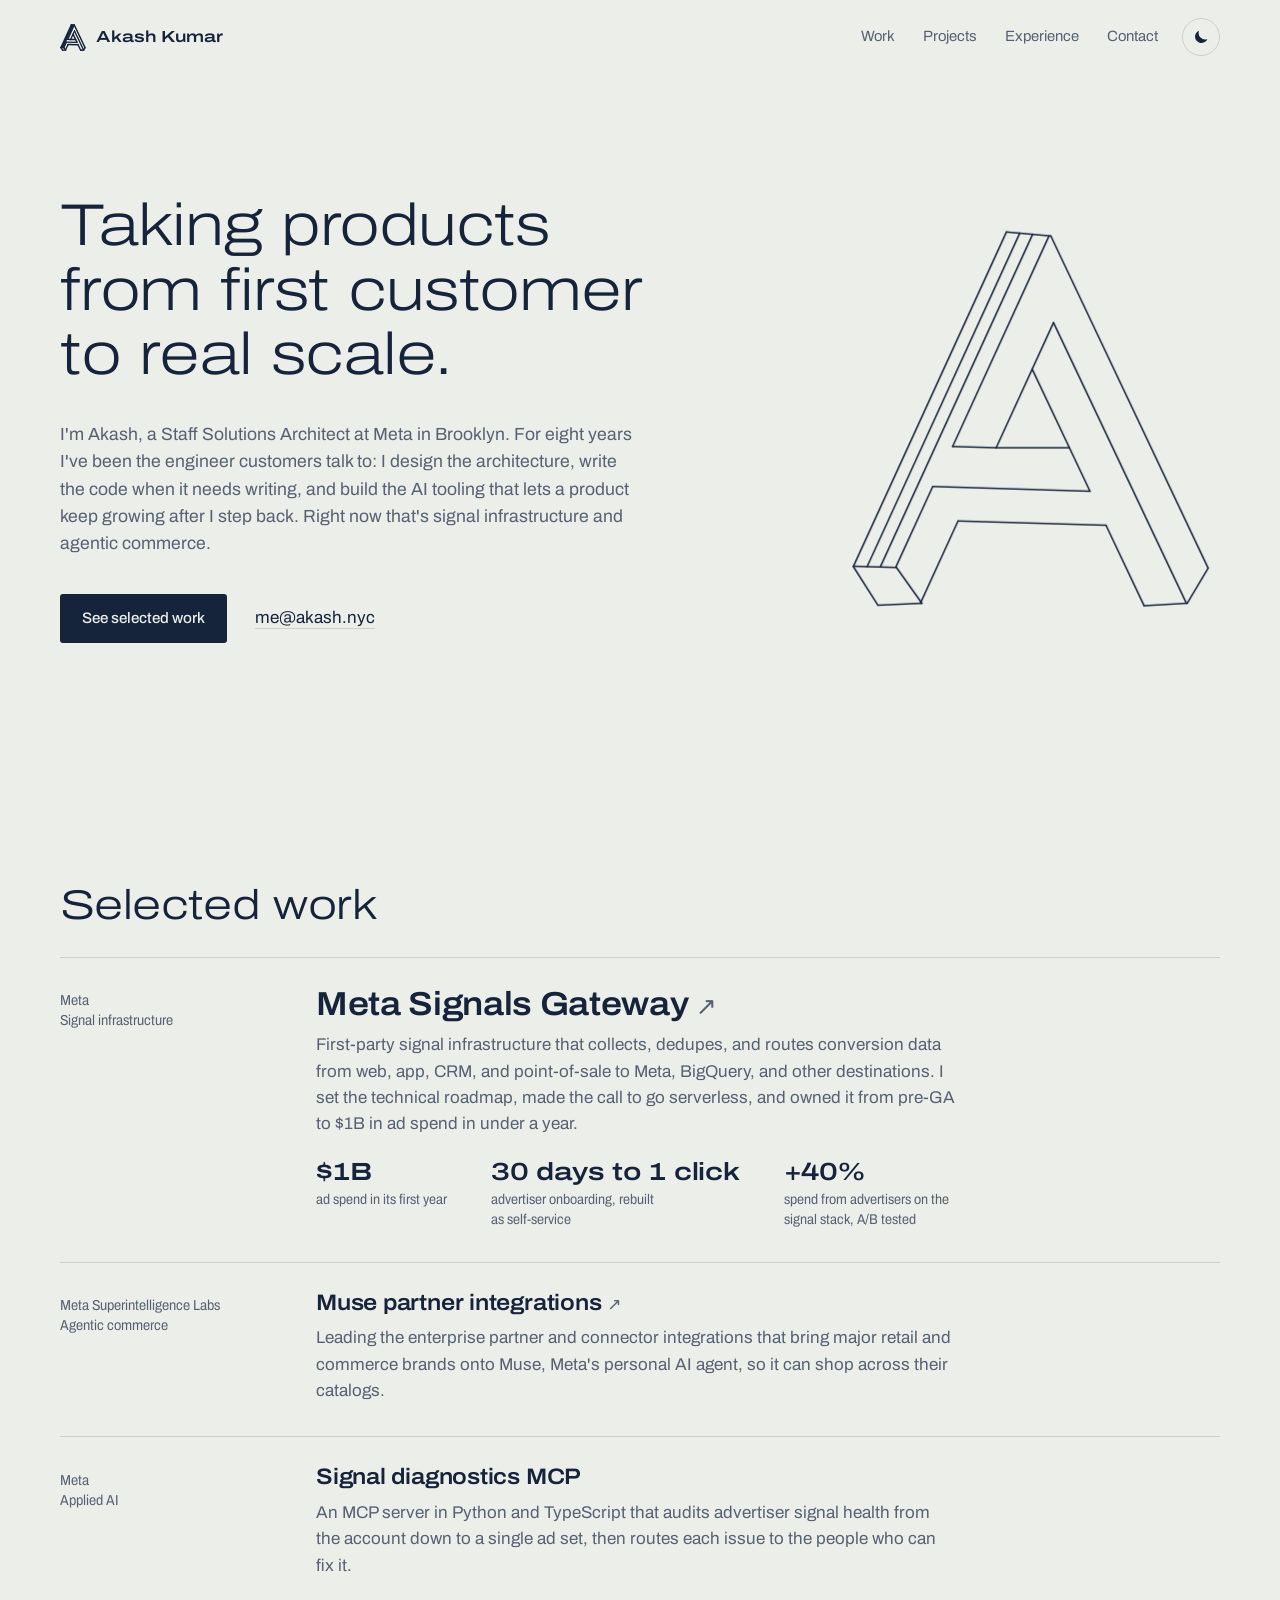
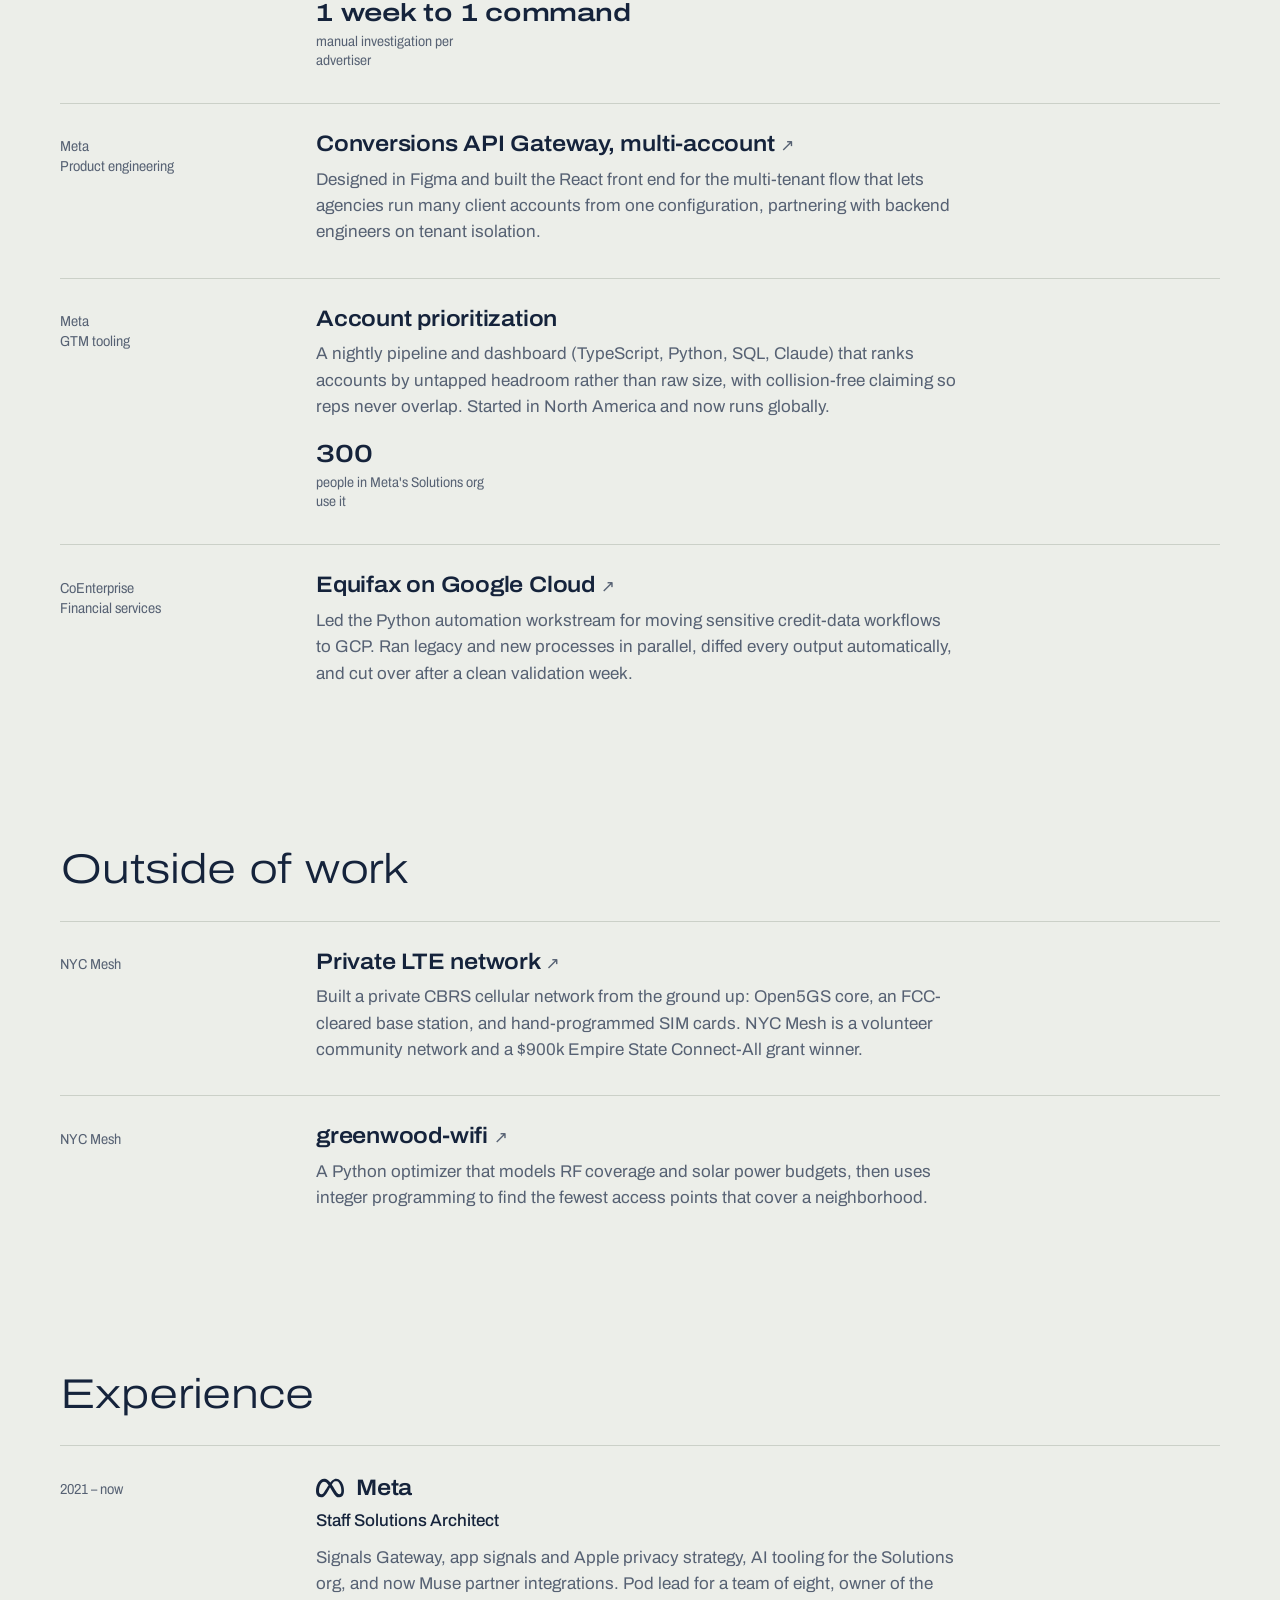
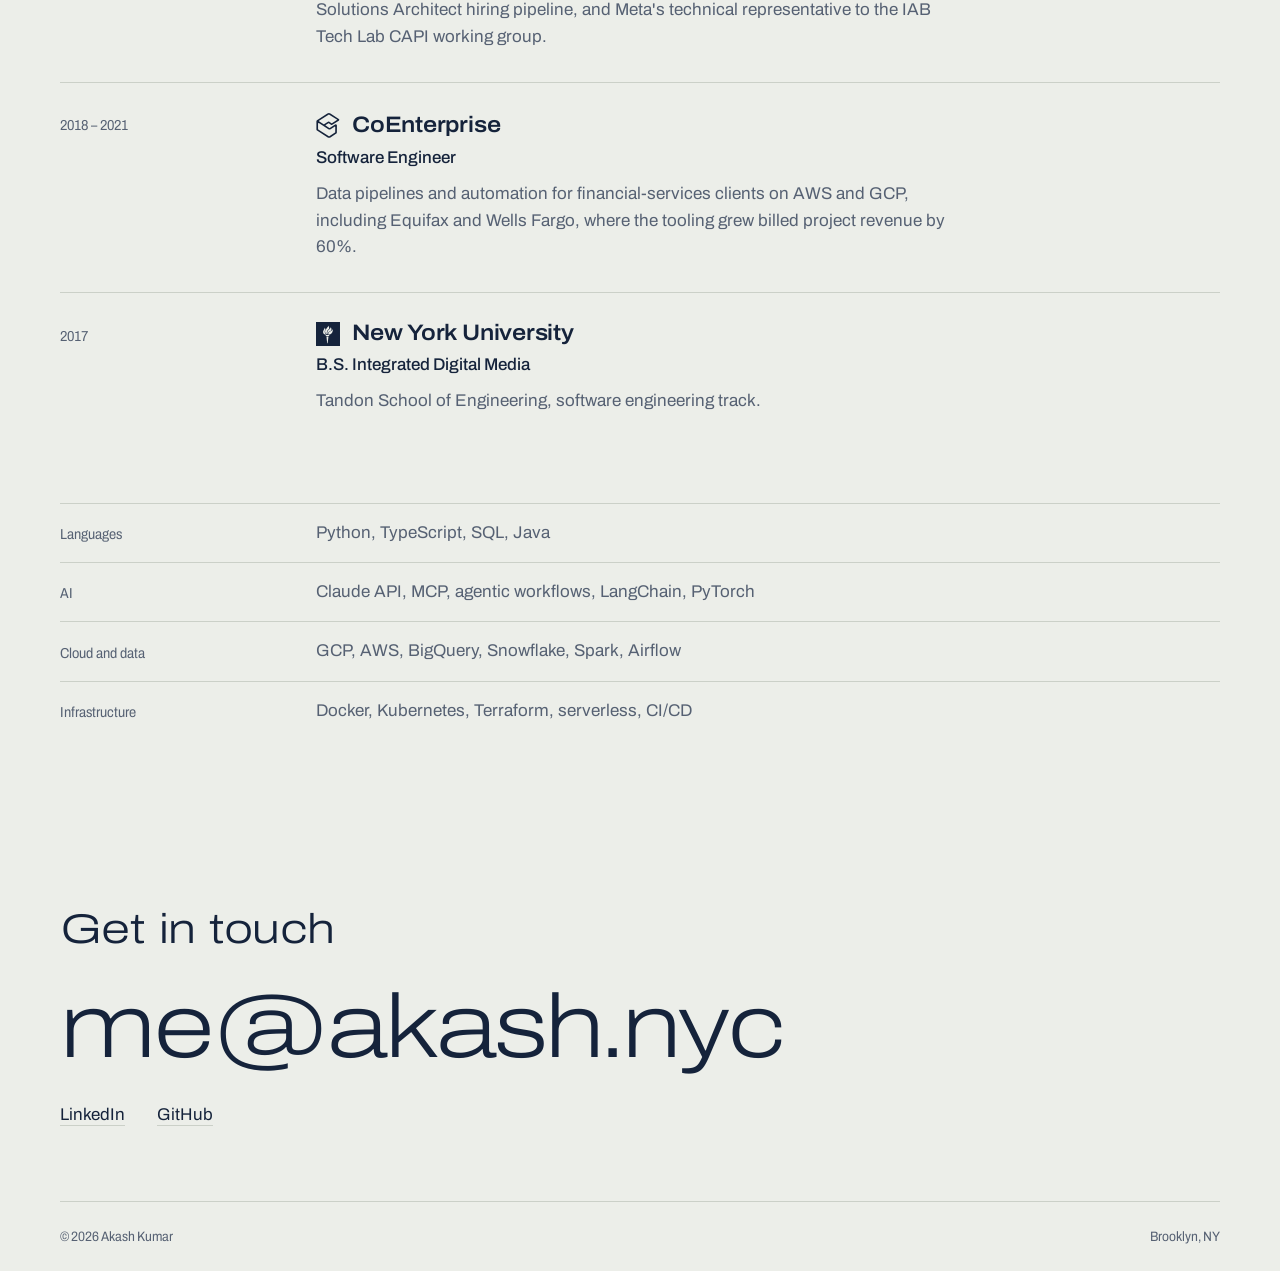
==== commit 8109e3ad: "Design pass: Archivo, ink palette, hanging-column layout, NYU logo - One typeface (Archivo) using it" ====
--- a/index.html
+++ b/index.html
@@ -6,8 +6,8 @@
   <title>Akash Kumar</title>
   <meta name="description" content="Akash Kumar, Staff Solutions Architect in Brooklyn. Signal infrastructure, applied AI, and the tooling that takes products from first customer to scale.">
   <meta name="color-scheme" content="light dark">
-  <meta name="theme-color" content="#fafaf9" media="(prefers-color-scheme: light)">
-  <meta name="theme-color" content="#0e0f11" media="(prefers-color-scheme: dark)">
+  <meta name="theme-color" content="#eceee9" media="(prefers-color-scheme: light)">
+  <meta name="theme-color" content="#0c1626" media="(prefers-color-scheme: dark)">
 
   <meta property="og:title" content="Akash Kumar">
   <meta property="og:description" content="Staff Solutions Architect in Brooklyn. Signal infrastructure and applied AI.">
@@ -15,7 +15,7 @@
 
   <link rel="icon" href="assets/favicon.svg" type="image/svg+xml">
 
-  <!-- Before first paint: flag that JS is on (enables animations) and apply a saved theme. -->
+  <!-- Before first paint: flag that JS is on (enables the intro) and apply a saved theme. -->
   <script>
     document.documentElement.classList.add("js");
     try {
@@ -26,7 +26,7 @@
 
   <link rel="preconnect" href="https://fonts.googleapis.com">
   <link rel="preconnect" href="https://fonts.gstatic.com" crossorigin>
-  <link rel="stylesheet" href="https://fonts.googleapis.com/css2?family=Inter:wght@400;500;600&family=Raleway:wght@300..800&display=swap">
+  <link rel="stylesheet" href="https://fonts.googleapis.com/css2?family=Archivo:wdth,wght@62..125,100..900&display=swap">
   <link rel="stylesheet" href="styles.css">
   <script src="script.js" defer></script>
 </head>
@@ -55,21 +55,20 @@
     <!-- ============ HERO ============ -->
     <section class="hero">
       <div class="hero__text">
-        <p class="eyebrow">Staff Solutions Architect &middot; Brooklyn, NY</p>
         <h1 class="hero__title">
           <span class="line"><span>Taking products</span></span>
           <span class="line"><span>from first customer</span></span>
-          <span class="line"><span>to <em>real scale.</em></span></span>
+          <span class="line"><span>to real scale.</span></span>
         </h1>
         <p class="hero__lede">
-          I'm Akash. For eight years I've been the engineer customers talk to: I design the
-          architecture, write the code when it needs writing, and build the AI tooling that lets
-          a product keep growing after I step back. Right now that's signal infrastructure and
-          agentic commerce at Meta.
+          I'm Akash, a Staff Solutions Architect at Meta in Brooklyn. For eight years I've been
+          the engineer customers talk to: I design the architecture, write the code when it needs
+          writing, and build the AI tooling that lets a product keep growing after I step back.
+          Right now that's signal infrastructure and agentic commerce.
         </p>
         <div class="hero__cta">
-          <a class="btn btn--solid" href="#work">Selected work</a>
-          <a class="btn" href="#contact">Get in touch</a>
+          <a class="btn" href="#work">See selected work</a>
+          <a class="link" href="mailto:me@akash.nyc">me@akash.nyc</a>
         </div>
       </div>
 
@@ -112,143 +111,132 @@
       </button>
     </section>
 
-    <!-- ============ STATS ============ -->
-    <section class="stats" aria-label="Highlights">
-      <div class="stat reveal">
-        <span class="stat__num">$1B</span>
-        <span class="stat__label">in ad spend through Meta Signals Gateway within its first year</span>
-      </div>
-      <div class="stat reveal">
-        <span class="stat__num">30&nbsp;days &rarr; 1&nbsp;click</span>
-        <span class="stat__label">advertiser onboarding, rebuilt as self-service</span>
-      </div>
-      <div class="stat reveal">
-        <span class="stat__num">+40%</span>
-        <span class="stat__label">spend from advertisers who adopted the signal stack, A/B tested</span>
-      </div>
-      <div class="stat reveal">
-        <span class="stat__num">300</span>
-        <span class="stat__label">people in Meta's Solutions org running on a GTM tool I built</span>
-      </div>
-    </section>
-
     <!-- ============ WORK ============ -->
     <section id="work" class="section">
-      <header class="section__head">
-        <p class="eyebrow reveal">Selected work</p>
-        <h2 class="reveal">What I've shipped</h2>
-      </header>
-
-      <div class="work">
-        <a class="work__item reveal" href="https://developers.facebook.com/documentation/ads-commerce/gateway-products" target="_blank" rel="noopener">
-          <span class="work__meta">Meta &middot; Signal infrastructure</span>
-          <h3>Meta Signals Gateway</h3>
+      <h2 class="section__title">Selected work</h2>
+
+      <a class="row row--feature" href="https://developers.facebook.com/documentation/ads-commerce/gateway-products" target="_blank" rel="noopener">
+        <p class="row__hang">Meta<br>Signal infrastructure</p>
+        <div class="row__body">
+          <h3>Meta Signals Gateway <span class="ext" aria-label="(external link)">&nearr;</span></h3>
           <p>
             First-party signal infrastructure that collects, dedupes, and routes conversion data
             from web, app, CRM, and point-of-sale to Meta, BigQuery, and other destinations. I set
             the technical roadmap, made the call to go serverless, and owned it from pre-GA to
             $1B in ad spend in under a year.
           </p>
-          <span class="work__arrow" aria-hidden="true">&nearr;</span>
-        </a>
-
-        <a class="work__item reveal" href="https://about.fb.com/news/2026/09/the-biggest-news-from-connect-2026/" target="_blank" rel="noopener">
-          <span class="work__meta">Meta Superintelligence Labs &middot; Agentic commerce</span>
-          <h3>Muse partner integrations</h3>
+          <dl class="figures">
+            <div><dt>$1B</dt><dd>ad spend in its first year</dd></div>
+            <div><dt>30&nbsp;days to 1&nbsp;click</dt><dd>advertiser onboarding, rebuilt as self-service</dd></div>
+            <div><dt>+40%</dt><dd>spend from advertisers on the signal stack, A/B tested</dd></div>
+          </dl>
+        </div>
+      </a>
+
+      <a class="row" href="https://about.fb.com/news/2026/09/the-biggest-news-from-connect-2026/" target="_blank" rel="noopener">
+        <p class="row__hang">Meta Superintelligence Labs<br>Agentic commerce</p>
+        <div class="row__body">
+          <h3>Muse partner integrations <span class="ext" aria-label="(external link)">&nearr;</span></h3>
           <p>
             Leading the enterprise partner and connector integrations that bring major retail and
             commerce brands onto Muse, Meta's personal AI agent, so it can shop across their
             catalogs.
           </p>
-          <span class="work__arrow" aria-hidden="true">&nearr;</span>
-        </a>
-
-        <article class="work__item reveal">
-          <span class="work__meta">Meta &middot; Applied AI</span>
+        </div>
+      </a>
+
+      <article class="row">
+        <p class="row__hang">Meta<br>Applied AI</p>
+        <div class="row__body">
           <h3>Signal diagnostics MCP</h3>
           <p>
             An MCP server in Python and TypeScript that audits advertiser signal health from the
             account down to a single ad set, then routes each issue to the people who can fix it.
-            Up to a week of manual investigation per advertiser became one command.
-          </p>
-        </article>
-
-        <a class="work__item reveal" href="https://developers.facebook.com/docs/marketing-api/conversions-api/guides/gateway/" target="_blank" rel="noopener">
-          <span class="work__meta">Meta &middot; Product engineering</span>
-          <h3>Conversions API Gateway, multi-account</h3>
+          </p>
+          <dl class="figures">
+            <div><dt>1&nbsp;week to 1&nbsp;command</dt><dd>manual investigation per advertiser</dd></div>
+          </dl>
+        </div>
+      </article>
+
+      <a class="row" href="https://developers.facebook.com/docs/marketing-api/conversions-api/guides/gateway/" target="_blank" rel="noopener">
+        <p class="row__hang">Meta<br>Product engineering</p>
+        <div class="row__body">
+          <h3>Conversions API Gateway, multi-account <span class="ext" aria-label="(external link)">&nearr;</span></h3>
           <p>
             Designed in Figma and built the React front end for the multi-tenant flow that lets
             agencies run many client accounts from one configuration, partnering with backend
             engineers on tenant isolation.
           </p>
-          <span class="work__arrow" aria-hidden="true">&nearr;</span>
-        </a>
-
-        <article class="work__item reveal">
-          <span class="work__meta">Meta &middot; GTM tooling</span>
+        </div>
+      </a>
+
+      <article class="row">
+        <p class="row__hang">Meta<br>GTM tooling</p>
+        <div class="row__body">
           <h3>Account prioritization</h3>
           <p>
             A nightly pipeline and dashboard (TypeScript, Python, SQL, Claude) that ranks accounts
             by untapped headroom rather than raw size, with collision-free claiming so reps never
             overlap. Started in North America and now runs globally.
           </p>
-        </article>
-
-        <a class="work__item reveal" href="https://cloud.google.com/customers/equifax" target="_blank" rel="noopener">
-          <span class="work__meta">CoEnterprise &middot; Financial services</span>
-          <h3>Equifax on Google Cloud</h3>
+          <dl class="figures">
+            <div><dt>300</dt><dd>people in Meta's Solutions org use it</dd></div>
+          </dl>
+        </div>
+      </article>
+
+      <a class="row" href="https://cloud.google.com/customers/equifax" target="_blank" rel="noopener">
+        <p class="row__hang">CoEnterprise<br>Financial services</p>
+        <div class="row__body">
+          <h3>Equifax on Google Cloud <span class="ext" aria-label="(external link)">&nearr;</span></h3>
           <p>
             Led the Python automation workstream for moving sensitive credit-data workflows to
             GCP. Ran legacy and new processes in parallel, diffed every output automatically, and
             cut over after a clean validation week.
           </p>
-          <span class="work__arrow" aria-hidden="true">&nearr;</span>
-        </a>
-      </div>
+        </div>
+      </a>
     </section>
 
     <!-- ============ PROJECTS ============ -->
     <section id="projects" class="section">
-      <header class="section__head">
-        <p class="eyebrow reveal">Projects</p>
-        <h2 class="reveal">Outside of work</h2>
-      </header>
-
-      <div class="projects">
-        <a class="project reveal" href="https://map.nycmesh.net/" target="_blank" rel="noopener">
-          <h3>NYC Mesh: private LTE network</h3>
+      <h2 class="section__title">Outside of work</h2>
+
+      <a class="row" href="https://map.nycmesh.net/" target="_blank" rel="noopener">
+        <p class="row__hang">NYC Mesh</p>
+        <div class="row__body">
+          <h3>Private LTE network <span class="ext" aria-label="(external link)">&nearr;</span></h3>
           <p>
             Built a private CBRS cellular network from the ground up: Open5GS core, an FCC-cleared
             base station, and hand-programmed SIM cards. NYC Mesh is a volunteer community network
             and a $900k Empire State Connect-All grant winner.
           </p>
-          <span class="project__arrow" aria-hidden="true">&rarr;</span>
-        </a>
-
-        <a class="project reveal" href="https://github.com/nycmeshnet/greenwood-wifi" target="_blank" rel="noopener">
-          <h3>greenwood-wifi</h3>
+        </div>
+      </a>
+
+      <a class="row" href="https://github.com/nycmeshnet/greenwood-wifi" target="_blank" rel="noopener">
+        <p class="row__hang">NYC Mesh</p>
+        <div class="row__body">
+          <h3>greenwood-wifi <span class="ext" aria-label="(external link)">&nearr;</span></h3>
           <p>
             A Python optimizer that models RF coverage and solar power budgets, then uses integer
             programming to find the fewest access points that cover a neighborhood.
           </p>
-          <span class="project__arrow" aria-hidden="true">&rarr;</span>
-        </a>
-      </div>
+        </div>
+      </a>
     </section>
 
     <!-- ============ EXPERIENCE ============ -->
     <section id="experience" class="section">
-      <header class="section__head">
-        <p class="eyebrow reveal">Experience</p>
-        <h2 class="reveal">Where I've been</h2>
-      </header>
+      <h2 class="section__title">Experience</h2>
 
       <ol class="timeline">
-        <li class="reveal">
-          <span class="timeline__when">2021 &ndash; Present</span>
-          <div>
-            <h3 class="timeline__org"><span class="logo logo--meta" aria-hidden="true"></span>Meta</h3>
-            <p class="timeline__role">Staff Solutions Architect</p>
+        <li class="row">
+          <p class="row__hang">2021 &ndash; now</p>
+          <div class="row__body">
+            <h3 class="org"><span class="logo logo--meta" aria-hidden="true"></span>Meta</h3>
+            <p class="role">Staff Solutions Architect</p>
             <p>
               Signals Gateway, app signals and Apple privacy strategy, AI tooling for the Solutions
               org, and now Muse partner integrations. Pod lead for a team of eight, owner of the
@@ -257,47 +245,44 @@
             </p>
           </div>
         </li>
-        <li class="reveal">
-          <span class="timeline__when">2018 &ndash; 2021</span>
-          <div>
-            <h3 class="timeline__org"><span class="logo logo--coenterprise" aria-hidden="true"></span>CoEnterprise</h3>
-            <p class="timeline__role">Software Engineer</p>
+        <li class="row">
+          <p class="row__hang">2018 &ndash; 2021</p>
+          <div class="row__body">
+            <h3 class="org"><span class="logo logo--coenterprise" aria-hidden="true"></span>CoEnterprise</h3>
+            <p class="role">Software Engineer</p>
             <p>
               Data pipelines and automation for financial-services clients on AWS and GCP, including
               Equifax and Wells Fargo, where the tooling grew billed project revenue by 60%.
             </p>
           </div>
         </li>
-        <li class="reveal">
-          <span class="timeline__when">2017</span>
-          <div>
-            <h3>New York University</h3>
-            <p class="timeline__role">B.S. Integrated Digital Media</p>
+        <li class="row">
+          <p class="row__hang">2017</p>
+          <div class="row__body">
+            <h3 class="org"><span class="logo logo--nyu" aria-hidden="true"></span>New York University</h3>
+            <p class="role">B.S. Integrated Digital Media</p>
             <p>Tandon School of Engineering, software engineering track.</p>
           </div>
         </li>
       </ol>
 
-      <dl class="toolkit reveal">
-        <div><dt>Languages</dt><dd>Python, TypeScript, SQL, Java</dd></div>
-        <div><dt>AI</dt><dd>Claude API, MCP, agentic workflows, LangChain, PyTorch</dd></div>
-        <div><dt>Cloud &amp; data</dt><dd>GCP, AWS, BigQuery, Snowflake, Spark, Airflow</dd></div>
-        <div><dt>Infrastructure</dt><dd>Docker, Kubernetes, Terraform, serverless, CI/CD</dd></div>
+      <dl class="toolkit">
+        <div class="row"><dt class="row__hang">Languages</dt><dd class="row__body">Python, TypeScript, SQL, Java</dd></div>
+        <div class="row"><dt class="row__hang">AI</dt><dd class="row__body">Claude API, MCP, agentic workflows, LangChain, PyTorch</dd></div>
+        <div class="row"><dt class="row__hang">Cloud and data</dt><dd class="row__body">GCP, AWS, BigQuery, Snowflake, Spark, Airflow</dd></div>
+        <div class="row"><dt class="row__hang">Infrastructure</dt><dd class="row__body">Docker, Kubernetes, Terraform, serverless, CI/CD</dd></div>
       </dl>
     </section>
 
     <!-- ============ CONTACT ============ -->
     <section id="contact" class="contact">
-      <p class="eyebrow reveal">Contact</p>
-      <h2 class="contact__title reveal">
-        <a href="mailto:me@akash.nyc">Let's talk.</a>
-      </h2>
-      <ul class="contact__links reveal">
-        <li><a class="btn" href="mailto:me@akash.nyc">Email</a></li>
-        <li><a class="btn" href="https://www.linkedin.com/in/akashnyc/" target="_blank" rel="noopener">LinkedIn</a></li>
-        <li><a class="btn" href="https://github.com/aka5hkumar" target="_blank" rel="noopener">GitHub</a></li>
+      <h2 class="section__title">Get in touch</h2>
+      <a class="contact__email" href="mailto:me@akash.nyc">me@akash.nyc</a>
+      <ul class="contact__links">
+        <li><a class="link" href="https://www.linkedin.com/in/akashnyc/" target="_blank" rel="noopener">LinkedIn</a></li>
+        <li><a class="link" href="https://github.com/aka5hkumar" target="_blank" rel="noopener">GitHub</a></li>
         <!-- Add resume.pdf to the repo root and uncomment:
-        <li><a class="btn" href="resume.pdf">Resume</a></li>
+        <li><a class="link" href="resume.pdf">Resume</a></li>
         -->
       </ul>
     </section>
--- a/styles.css
+++ b/styles.css
@@ -1,57 +1,62 @@
 /* ==========================================================================
    aka5h.com
    Plain CSS, no build step. Sections follow page order.
+
+   One family (Archivo) does everything; its width axis carries the voice:
+   expanded + light for display (echoing the mark's thin parallel strokes),
+   normal for reading, semi-condensed for small metadata.
+
+   One layout device repeats down the page: a hanging column on the left
+   (org, dates, category) beside the content it describes.
    ========================================================================== */
 
 
 /* ---------- Tokens ---------- */
 
 :root {
-  /* light theme */
-  --bg:       #fafaf9;
-  --surface:  #ffffff;
-  --text:     #121316;
-  --muted:    #5d6068;
-  --line:     #e6e5e2;
-  --accent:   #0077cc;   /* the cyan from the original mark, darkened for contrast */
+  /* light: drafting film and ink */
+  --bg:     #eceee9;
+  --text:   #15233b;
+  --muted:  #566173;
+  --line:   #cbd0c8;
+  --accent: #0068b5;   /* signal cyan, from the original mark */
 
   /* colors the mark's trail passes through while it draws (from the original animation) */
-  --trail-1: #ff2d2d;
+  --trail-1: #f2382b;
   --trail-2: #ffc81a;
   --trail-3: #00aaff;
 
-  --font-display: "Raleway", ui-sans-serif, system-ui, -apple-system, "Segoe UI", sans-serif;
-  --font-body:    "Inter", ui-sans-serif, system-ui, -apple-system, "Segoe UI", sans-serif;
+  --font: "Archivo", ui-sans-serif, system-ui, -apple-system, "Segoe UI", sans-serif;
+  --wide: 125%;
+  --narrow: 87.5%;
 
   --gutter: clamp(16px, 4vw, 48px);
   --max: 1160px;
-  --radius: 14px;
+  --hang: 14rem;       /* the hanging column */
   --ease: cubic-bezier(0.22, 1, 0.36, 1);
 
   color-scheme: light;
 }
 
-/* dark theme: follows the OS unless the toggle picked light */
+/* dark: deep ink. Follows the OS unless the toggle picked light. */
 @media (prefers-color-scheme: dark) {
   :root:not([data-theme="light"]) {
-    --bg:      #0e0f11;
-    --surface: #16181b;
-    --text:    #ecedef;
-    --muted:   #9a9da5;
-    --line:    #26292e;
-    --accent:  #3cb4ff;
+    --bg:     #0c1626;
+    --text:   #e4eaf1;
+    --muted:  #93a0b2;
+    --line:   #23324a;
+    --accent: #4db9ff;
     color-scheme: dark;
   }
 }
 
-/* dark theme: picked with the toggle */
+/* dark: picked with the toggle */
 :root[data-theme="dark"] {
-  --bg:      #0e0f11;
-  --surface: #16181b;
-  --text:    #ecedef;
-  --muted:   #9a9da5;
-  --line:    #26292e;
-  --accent:  #3cb4ff;
+  --bg:     #0c1626;
+  --text:   #e4eaf1;
+  --muted:  #93a0b2;
+  --line:   #23324a;
+  --accent: #4db9ff;
   color-scheme: dark;
 }
 
@@ -60,44 +65,52 @@
 
 *, *::before, *::after { box-sizing: border-box; }
 
-html { scroll-behavior: smooth; scroll-padding-top: 96px; }
+html { scroll-behavior: smooth; scroll-padding-top: 88px; }
 
 body {
   margin: 0;
   padding-inline: var(--gutter);
   background: var(--bg);
   color: var(--text);
-  font-family: var(--font-body);
-  font-size: 16.5px;
-  line-height: 1.6;
+  font-family: var(--font);
+  font-size: 17px;
+  line-height: 1.55;
   -webkit-font-smoothing: antialiased;
   transition: background-color 0.4s, color 0.4s;
 }
 
 main, .footer { max-width: var(--max); margin-inline: auto; }
 
-h1, h2, h3 {
-  margin: 0;
-  font-family: var(--font-display);
-  font-variant-numeric: lining-nums;  /* Raleway defaults to old-style numerals */
-  line-height: 1.08;
-  letter-spacing: -0.015em;
-}
-p { margin: 0; }
+h1, h2, h3, p, dl, dd { margin: 0; }
+h1, h2, h3 { line-height: 1.1; font-weight: 600; }
 a { color: inherit; text-decoration: none; }
 
 ::selection { background: var(--accent); color: var(--bg); }
 
-:focus-visible { outline: 2px solid var(--accent); outline-offset: 4px; border-radius: 6px; }
-
-.eyebrow {
-  font-family: var(--font-display);
-  font-size: 0.78rem;
-  font-weight: 700;
-  letter-spacing: 0.14em;
-  text-transform: uppercase;
-  color: var(--accent);
-}
+:focus-visible { outline: 2px solid var(--accent); outline-offset: 4px; border-radius: 2px; }
+
+/* inline text link: underline sits low and thin, thickens on hover */
+.link {
+  text-decoration: underline;
+  text-decoration-color: var(--line);
+  text-decoration-thickness: 1px;
+  text-underline-offset: 0.3em;
+  transition: text-decoration-color 0.2s, color 0.2s;
+}
+.link:hover { color: var(--accent); text-decoration-color: currentColor; }
+
+.btn {
+  display: inline-flex;
+  align-items: center;
+  padding: 13px 22px;
+  border-radius: 3px;
+  background: var(--text);
+  color: var(--bg);
+  font-weight: 500;
+  font-size: 0.95rem;
+  transition: background-color 0.25s;
+}
+.btn:hover { background: var(--accent); }
 
 
 /* ---------- Nav ---------- */
@@ -112,7 +125,7 @@
   display: flex;
   align-items: center;
   gap: 24px;
-  background: color-mix(in srgb, var(--bg) 82%, transparent);
+  background: color-mix(in srgb, var(--bg) 85%, transparent);
   backdrop-filter: blur(12px);
   -webkit-backdrop-filter: blur(12px);
   border-bottom: 1px solid transparent;
@@ -124,10 +137,9 @@
   display: flex;
   align-items: center;
   gap: 10px;
-  font-family: var(--font-display);
-  font-weight: 700;
-  font-size: 1.05rem;
-  letter-spacing: 0.01em;
+  font-weight: 600;
+  font-stretch: var(--wide);
+  font-size: 1rem;
 }
 .nav__logo svg {
   width: 26px;
@@ -140,23 +152,11 @@
 
 .nav__links { margin-left: auto; display: flex; gap: 28px; }
 .nav__links a {
-  position: relative;
   font-size: 0.93rem;
   color: var(--muted);
   transition: color 0.2s;
 }
-.nav__links a::after {
-  content: "";
-  position: absolute;
-  left: 0; right: 0; bottom: -4px;
-  height: 1.5px;
-  background: var(--accent);
-  transform: scaleX(0);
-  transform-origin: right;
-  transition: transform 0.35s var(--ease);
-}
 .nav__links a:hover { color: var(--text); }
-.nav__links a:hover::after { transform: scaleX(1); transform-origin: left; }
 
 .theme-toggle {
   width: 38px;
@@ -201,30 +201,36 @@
 /* ---------- Hero ---------- */
 
 .hero {
-  min-height: min(calc(100svh - 80px), 880px);
-  padding-block: 48px 64px;
+  min-height: min(calc(100svh - 160px), 680px);
+  padding-block: 32px 24px;
   display: grid;
-  grid-template-columns: 1.6fr 1fr;
+  grid-template-columns: minmax(0, 1.9fr) minmax(0, 1fr);
   align-items: center;
-  gap: clamp(32px, 6vw, 96px);
+  gap: clamp(32px, 5vw, 80px);
 }
 
 .hero__title {
-  margin-block: 18px 26px;
-  font-size: clamp(2.6rem, 5.6vw, 4.4rem);
-  font-weight: 300;
-  letter-spacing: -0.03em;
-  line-height: 1.02;
-}
-.hero__title em { font-style: normal; font-weight: 700; }
-
-.hero__lede { max-width: 54ch; font-size: 1.1rem; color: var(--muted); }
-
-.hero__cta { margin-top: 34px; display: flex; flex-wrap: wrap; gap: 12px; }
+  margin-bottom: 32px;
+  font-size: clamp(2.1rem, 4.6vw, 3.9rem);
+  font-weight: 250;
+  font-stretch: var(--wide);
+  letter-spacing: -0.02em;
+  line-height: 1.04;
+}
+
+.hero__lede { max-width: 58ch; font-size: 1.1rem; color: var(--muted); }
+
+.hero__cta {
+  margin-top: 36px;
+  display: flex;
+  flex-wrap: wrap;
+  align-items: center;
+  gap: 14px 28px;
+}
 
 @media (max-width: 860px) {
   .hero { grid-template-columns: 1fr; min-height: 0; padding-top: 24px; }
-  .hero .mark { order: -1; width: min(220px, 55vw); }
+  .hero .mark { order: -1; justify-self: start; width: min(200px, 50vw); }
 }
 
 
@@ -326,164 +332,118 @@
 .is-ready .hero__title .line > span { transform: none; }
 
 
-/* ---------- Buttons ---------- */
-
-.btn {
-  position: relative;
-  isolation: isolate;
-  overflow: hidden;
-  display: inline-flex;
-  align-items: center;
-  padding: 12px 22px;
-  border: 1px solid var(--line);
-  border-radius: 999px;
-  font-weight: 500;
-  font-size: 0.95rem;
-  transition: color 0.4s var(--ease), border-color 0.4s;
-}
-/* fill wipes in from the left on hover */
-.btn::before {
-  content: "";
-  position: absolute;
-  inset: 0;
-  z-index: -1;
-  background: var(--text);
-  transform: scaleX(0);
-  transform-origin: left;
-  transition: transform 0.45s var(--ease);
-}
-.btn:hover { color: var(--bg); border-color: var(--text); }
-.btn:hover::before { transform: scaleX(1); }
-
-.btn--solid { background: var(--text); color: var(--bg); border-color: var(--text); }
-.btn--solid::before { background: var(--accent); }
-.btn--solid:hover { border-color: var(--accent); }
-
-
-/* ---------- Stats ---------- */
-
-.stats {
+
+/* ---------- Intro ---------- */
+/* First visit per tab: the mark draws itself large in the middle of the screen,
+   then glides into the hero while the rest of the page fades in.
+   This is the page's one orchestrated moment; nothing else animates on its own. */
+
+.intro body { overflow: hidden; }
+.intro .mark { transition: none; }
+
+.js .nav,
+.js .hero__text > *:not(.hero__title),
+.js main > .section {
+  opacity: 0;
+  transform: translateY(16px);
+  transition: opacity 0.8s var(--ease), transform 0.8s var(--ease);
+}
+.is-ready .nav,
+.is-ready .hero__text > *:not(.hero__title),
+.is-ready main > .section { opacity: 1; transform: none; }
+.is-ready .hero__lede   { transition-delay: 0.25s; }
+.is-ready .hero__cta    { transition-delay: 0.35s; }
+.is-ready main > .section { transition-delay: 0.5s; }
+
+/* Headline lines slide up out of their own masks. */
+.hero__title .line { display: block; overflow: hidden; padding-bottom: 0.06em; }
+.js .hero__title .line > span {
+  display: inline-block;
+  transform: translateY(105%);
+  transition: transform 1s var(--ease);
+}
+.hero__title .line:nth-child(2) > span { transition-delay: 0.08s; }
+.hero__title .line:nth-child(3) > span { transition-delay: 0.16s; }
+.is-ready .hero__title .line > span { transform: none; }
+
+
+/* ---------- Sections ---------- */
+
+.section { padding-top: clamp(72px, 10vw, 128px); }
+
+.section__title {
+  margin-bottom: 28px;
+  font-size: clamp(1.8rem, 3.4vw, 2.6rem);
+  font-weight: 300;
+  font-stretch: var(--wide);
+  letter-spacing: -0.015em;
+}
+
+
+/* ---------- Rows: the hanging-column layout ---------- */
+
+.row {
   display: grid;
-  grid-template-columns: repeat(4, 1fr);
-  border-block: 1px solid var(--line);
-}
-.stat { padding: 28px 24px; display: grid; align-content: start; gap: 8px; }
-.stat:first-child { padding-left: 0; }
-.stat + .stat { border-left: 1px solid var(--line); }
-
-.stat__num {
-  font-family: var(--font-display);
+  grid-template-columns: var(--hang) minmax(0, 1fr);
+  gap: 8px 32px;
+  padding-block: 28px 32px;
+  border-top: 1px solid var(--line);
+}
+
+.row__hang {
+  padding-top: 0.3em;
+  font-size: 0.9rem;
+  font-stretch: var(--narrow);
+  line-height: 1.4;
+  color: var(--muted);
+  font-variant-numeric: tabular-nums;
+}
+
+.row__body { display: grid; gap: 10px; align-content: start; }
+.row__body h3 { font-size: 1.4rem; font-stretch: 110%; letter-spacing: -0.01em; }
+.row__body p { max-width: 64ch; color: var(--muted); }
+
+.row--feature h3 { font-size: clamp(1.6rem, 2.6vw, 2.1rem); }
+
+/* linked rows: title takes the accent, the external arrow nudges */
+.ext {
+  display: inline-block;
+  font-size: 0.75em;
+  font-weight: 400;
+  color: var(--muted);
+  transition: transform 0.3s var(--ease), color 0.2s;
+}
+a.row h3 { transition: color 0.2s; }
+a.row:hover h3, a.row:hover .ext { color: var(--accent); }
+a.row:hover .ext { transform: translate(2px, -2px); }
+
+/* outcomes attached to the work that produced them */
+.figures {
+  margin-top: 10px;
+  display: flex;
+  flex-wrap: wrap;
+  gap: 18px 44px;
+}
+.figures dt {
+  font-size: clamp(1.25rem, 2vw, 1.55rem);
+  font-weight: 600;
+  font-stretch: var(--wide);
+  letter-spacing: -0.01em;
+  line-height: 1.15;
   font-variant-numeric: lining-nums;
-  font-size: clamp(1.6rem, 2.4vw, 2.1rem);
-  font-weight: 600;
-  letter-spacing: -0.02em;
-  line-height: 1.1;
-}
-.stat__label { font-size: 0.9rem; color: var(--muted); }
-
-@media (max-width: 860px) {
-  .stats { grid-template-columns: 1fr 1fr; }
-  .stat:nth-child(3) { padding-left: 0; border-left: 0; }
-  .stat:nth-child(n+3) { border-top: 1px solid var(--line); }
-}
-@media (max-width: 480px) {
-  .stats { grid-template-columns: 1fr; }
-  .stat, .stat + .stat { padding-left: 0; border-left: 0; }
-  .stat + .stat { border-top: 1px solid var(--line); }
-}
-
-
-/* ---------- Sections ---------- */
-
-.section { padding-top: clamp(80px, 11vw, 140px); }
-
-.section__head { margin-bottom: 40px; display: grid; gap: 10px; }
-.section__head h2 {
-  font-size: clamp(2rem, 4.4vw, 3.3rem);
-  font-weight: 300;
-  letter-spacing: -0.025em;
-}
-
-
-/* ---------- Work ---------- */
-
-.work {
-  display: grid;
-  grid-template-columns: repeat(2, 1fr);
-  gap: 16px;
-}
-@media (max-width: 760px) { .work { grid-template-columns: 1fr; } }
-
-.work__item {
-  position: relative;
-  overflow: hidden;
-  padding: 30px 30px 32px;
-  display: flex;
-  flex-direction: column;
-  gap: 12px;
-  background: var(--surface);
-  border: 1px solid var(--line);
-  border-radius: var(--radius);
-  transition: transform 0.5s var(--ease), border-color 0.3s, box-shadow 0.5s var(--ease);
-}
-/* a single accent line draws across the top on hover, echoing the mark */
-.work__item::before {
-  content: "";
-  position: absolute;
-  top: 0; left: 0; right: 0;
-  height: 2px;
-  background: linear-gradient(90deg, var(--trail-1), var(--trail-2), var(--trail-3));
-  transform: scaleX(0);
-  transform-origin: left;
-  transition: transform 0.6s var(--ease);
-}
-.work__item:hover { transform: translateY(-3px); box-shadow: 0 18px 40px -24px rgba(0, 0, 0, 0.35); }
-.work__item:hover::before { transform: scaleX(1); }
-
-.work__meta {
-  font-size: 0.78rem;
-  font-weight: 500;
-  letter-spacing: 0.04em;
-  text-transform: uppercase;
+}
+.figures dd {
+  max-width: 24ch;
+  margin-top: 4px;
+  font-size: 0.88rem;
+  font-stretch: var(--narrow);
+  line-height: 1.4;
   color: var(--muted);
 }
-.work__item h3 { font-size: 1.55rem; font-weight: 600; padding-right: 32px; }
-.work__item p  { color: var(--muted); }
-
-.work__arrow {
-  position: absolute;
-  top: 26px;
-  right: 28px;
-  font-size: 1.25rem;
-  color: var(--muted);
-  transition: transform 0.4s var(--ease), color 0.3s;
-}
-.work__item:hover .work__arrow { transform: translate(3px, -3px); color: var(--accent); }
-
-
-/* ---------- Projects ---------- */
-
-.projects { border-top: 1px solid var(--line); }
-
-.project {
-  position: relative;
-  display: grid;
-  grid-template-columns: minmax(200px, 1fr) 2fr 32px;
-  gap: 24px;
-  align-items: baseline;
-  padding-block: 28px;
-  border-bottom: 1px solid var(--line);
-}
-.project h3 { font-size: 1.35rem; font-weight: 600; transition: color 0.3s, transform 0.4s var(--ease); }
-.project p  { color: var(--muted); max-width: 62ch; }
-
-.project__arrow { justify-self: end; color: var(--muted); transition: transform 0.4s var(--ease), color 0.3s; }
-a.project:hover h3 { color: var(--accent); transform: translateX(6px); }
-a.project:hover .project__arrow { color: var(--accent); transform: translateX(4px); }
 
 @media (max-width: 720px) {
-  .project { grid-template-columns: 1fr; gap: 8px; }
-  .project__arrow { display: none; }
+  .row { grid-template-columns: 1fr; padding-block: 22px 26px; }
+  .row__hang { padding-top: 0; }
 }
 
 
@@ -491,92 +451,57 @@
 
 .timeline { list-style: none; margin: 0; padding: 0; }
 
-.timeline li {
-  display: grid;
-  grid-template-columns: 200px 1fr;
-  gap: 24px;
-  padding-block: 28px;
-  border-top: 1px solid var(--line);
-}
-.timeline h3 { font-size: 1.45rem; font-weight: 600; }
-.timeline p  { color: var(--muted); max-width: 64ch; }
+.org { display: flex; align-items: center; gap: 12px; }
+.row__body .role { color: var(--text); font-weight: 500; margin-top: -4px; }
 
 /* Company logos: single-color by default (masked with the text color),
    brand color when you hover the row. Files live in assets/logos/. */
-.timeline__org { display: flex; align-items: center; gap: 12px; }
-
 .logo {
   flex: none;
-  width: 30px;
-  height: 30px;
+  width: 28px;
+  height: 28px;
   background: currentColor;
   -webkit-mask: var(--logo) center / contain no-repeat;
           mask: var(--logo) center / contain no-repeat;
   transition: background 0.4s;
 }
 .logo--meta         { --logo: url("assets/logos/meta.svg"); }
-.logo--coenterprise { --logo: url("assets/logos/coenterprise.svg"); width: 26px; }
+.logo--coenterprise { --logo: url("assets/logos/coenterprise.svg"); width: 24px; }
+.logo--nyu          { --logo: url("assets/logos/nyu.svg"); width: 24px; height: 24px; }
 
 .timeline li:hover .logo--meta         { background: #0081fb; }
 .timeline li:hover .logo--coenterprise { background: linear-gradient(135deg, #3155c1, #1ca1b4); }
-
-.timeline__when { font-size: 0.9rem; color: var(--muted); padding-top: 5px; font-variant-numeric: tabular-nums; }
-.timeline .timeline__role { color: var(--text); font-weight: 500; margin-block: 4px 10px; }
-
-@media (max-width: 640px) {
-  .timeline li { grid-template-columns: 1fr; gap: 6px; }
-}
-
-.toolkit {
-  margin: 48px 0 0;
-  display: grid;
-  grid-template-columns: repeat(4, 1fr);
-  gap: 24px;
-  padding: 28px;
-  background: var(--surface);
-  border: 1px solid var(--line);
-  border-radius: var(--radius);
-}
-.toolkit dt {
-  margin-bottom: 6px;
-  font-family: var(--font-display);
-  font-size: 0.75rem;
-  font-weight: 700;
-  letter-spacing: 0.12em;
-  text-transform: uppercase;
-  color: var(--accent);
-}
-.toolkit dd { margin: 0; font-size: 0.93rem; color: var(--muted); }
-
-@media (max-width: 860px) { .toolkit { grid-template-columns: 1fr 1fr; } }
-@media (max-width: 480px) { .toolkit { grid-template-columns: 1fr; } }
+.timeline li:hover .logo--nyu          { background: #57068c; }
+
+.toolkit { margin-top: 56px; }
+.toolkit .row { padding-block: 16px; }
+.toolkit dd { color: var(--muted); }
 
 
 /* ---------- Contact ---------- */
 
-.contact {
-  padding-block: clamp(96px, 14vw, 180px) 72px;
-  display: grid;
-  justify-items: center;
-  gap: 22px;
-  text-align: center;
-}
-
-.contact__title { font-size: clamp(3rem, 10vw, 7.5rem); font-weight: 300; letter-spacing: -0.04em; }
-.contact__title a {
-  background: linear-gradient(currentColor, currentColor) left bottom / 0% 2px no-repeat;
-  transition: background-size 0.6s var(--ease), color 0.3s;
-}
-.contact__title a:hover { color: var(--accent); background-size: 100% 2px; }
+.contact { padding-block: clamp(96px, 13vw, 168px) 72px; }
+
+.contact__email {
+  display: inline-block;
+  font-size: clamp(2.2rem, 7.5vw, 5.6rem);
+  font-weight: 250;
+  font-stretch: var(--wide);
+  letter-spacing: -0.03em;
+  line-height: 1.05;
+  overflow-wrap: anywhere;
+  background: linear-gradient(currentColor, currentColor) left 100% / 0% 2px no-repeat;
+  transition: background-size 0.5s var(--ease), color 0.2s;
+}
+.contact__email:hover { color: var(--accent); background-size: 100% 2px; }
 
 .contact__links {
   list-style: none;
-  margin: 8px 0 0;
+  margin: 28px 0 0;
   padding: 0;
   display: flex;
   flex-wrap: wrap;
-  justify-content: center;
-  gap: 10px;
+  gap: 12px 32px;
 }
 
 
@@ -590,20 +515,9 @@
   gap: 8px;
   border-top: 1px solid var(--line);
   font-size: 0.85rem;
+  font-stretch: var(--narrow);
   color: var(--muted);
 }
-
-
-/* ---------- Scroll reveal ---------- */
-/* script.js adds .is-visible as elements scroll into view. Without JS, nothing is hidden. */
-
-.js .reveal {
-  opacity: 0;
-  transform: translateY(24px);
-  transition: opacity 0.8s var(--ease), transform 0.8s var(--ease);
-  transition-delay: var(--delay, 0s);
-}
-.js .reveal.is-visible { opacity: 1; transform: none; }
 
 
 /* ---------- Theme switch ---------- */
@@ -628,7 +542,6 @@
     transition-delay: 0s !important;
   }
   .js .mark line { stroke-dashoffset: 0; }
-  .js .reveal,
-  .js .nav, .js .hero__text > *, .js .stats,
+  .js .nav, .js .hero__text > *, .js main > .section,
   .js .hero__title .line > span { opacity: 1; transform: none; }
 }
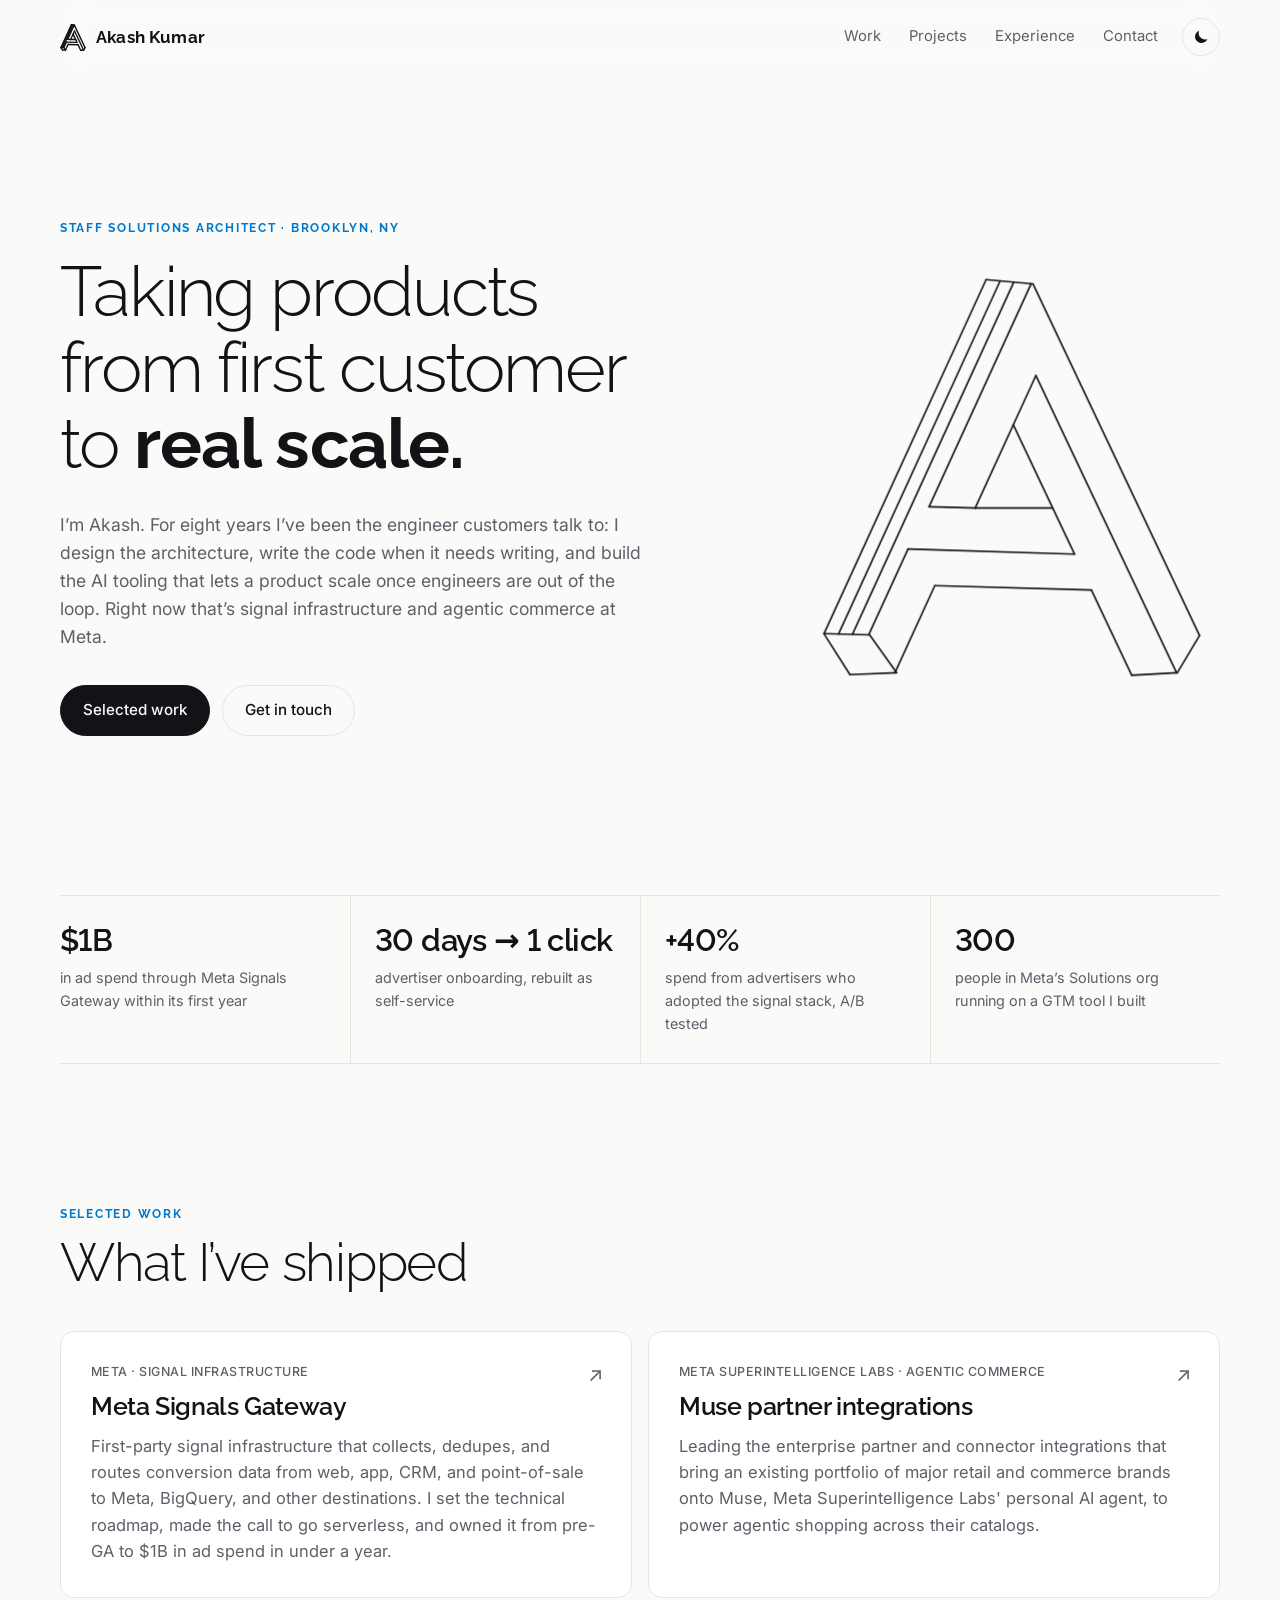
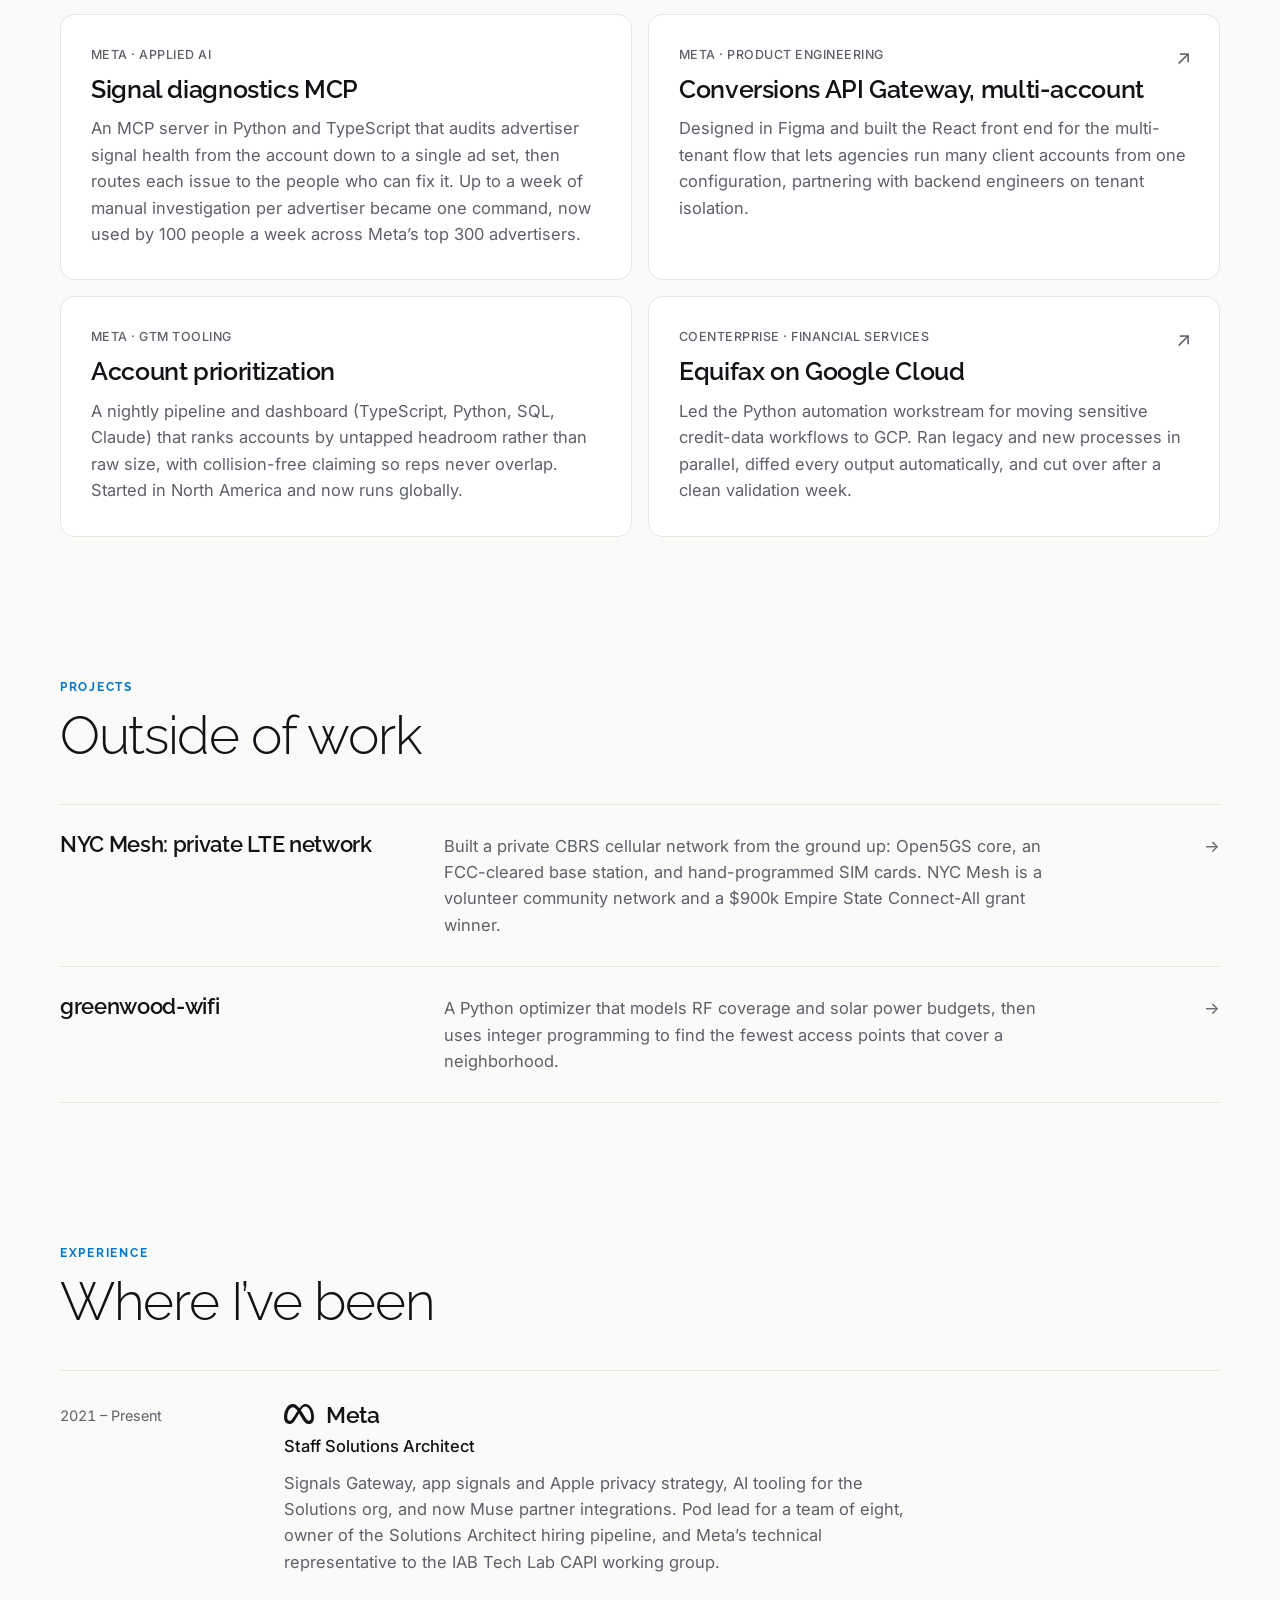
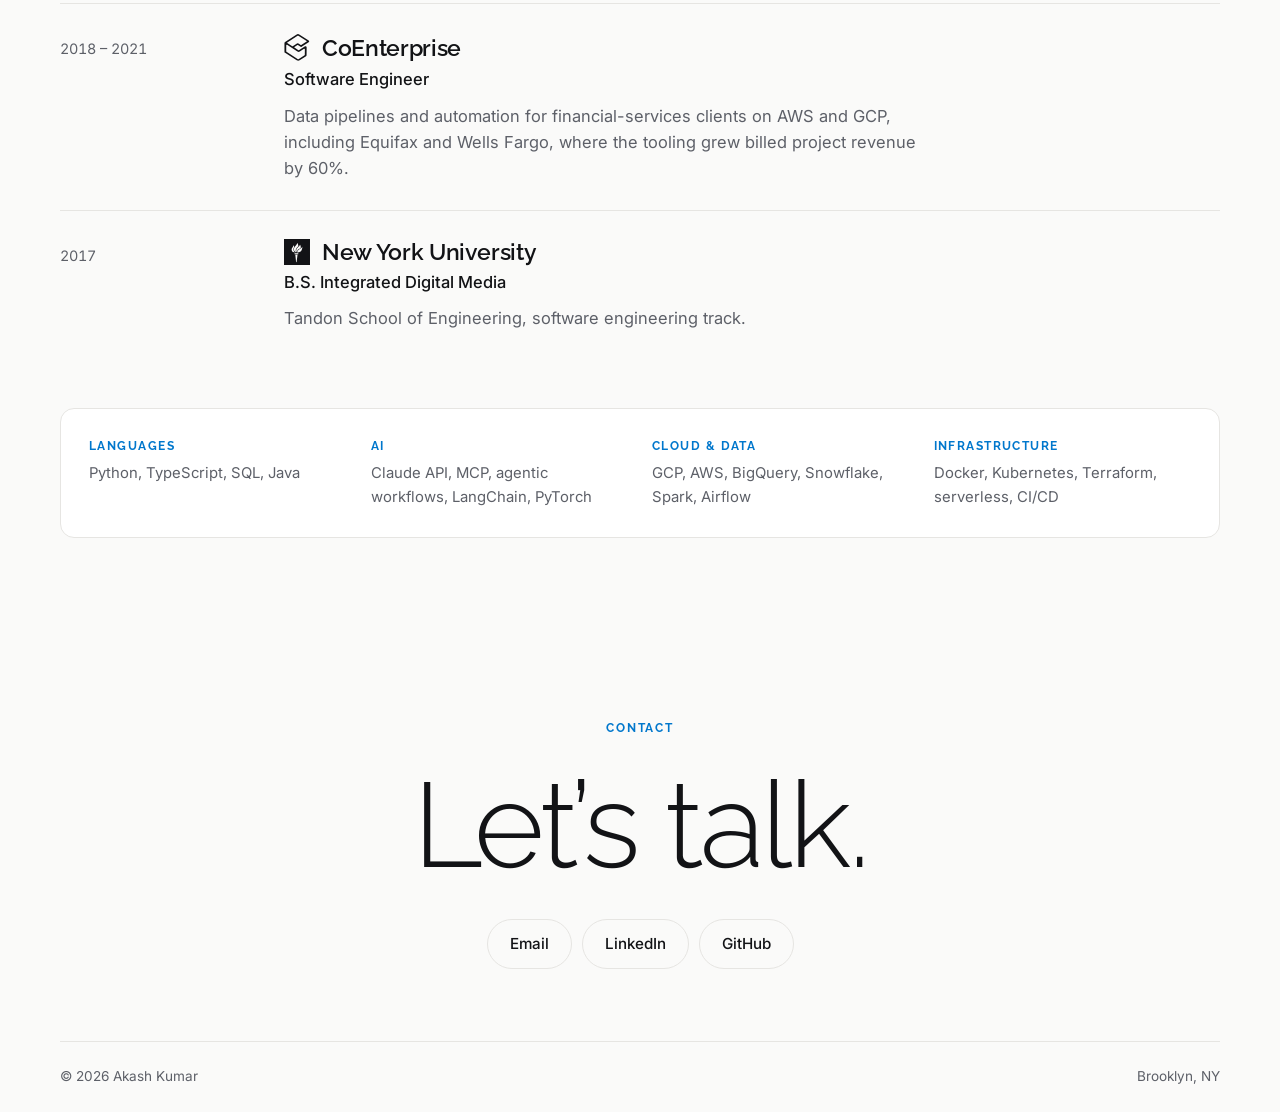
==== commit 8ae595c3: "Restore original design, copy pass, and site polish Reverts the Archivo redesign to the original loo" ====
--- a/index.html
+++ b/index.html
@@ -3,30 +3,66 @@
 <head>
   <meta charset="utf-8">
   <meta name="viewport" content="width=device-width, initial-scale=1, viewport-fit=cover">
-  <title>Akash Kumar</title>
-  <meta name="description" content="Akash Kumar, Staff Solutions Architect in Brooklyn. Signal infrastructure, applied AI, and the tooling that takes products from first customer to scale.">
+  <title>Akash Kumar, Staff Solutions Architect</title>
+  <meta name="description" content="Akash Kumar is a Staff Solutions Architect at Meta in Brooklyn. He took Meta Signals Gateway from pre-GA to $1B in ad spend in under a year.">
+  <meta name="author" content="Akash Kumar">
+  <link rel="canonical" href="https://aka5h.com/">
   <meta name="color-scheme" content="light dark">
-  <meta name="theme-color" content="#eceee9" media="(prefers-color-scheme: light)">
-  <meta name="theme-color" content="#0c1626" media="(prefers-color-scheme: dark)">
-
-  <meta property="og:title" content="Akash Kumar">
-  <meta property="og:description" content="Staff Solutions Architect in Brooklyn. Signal infrastructure and applied AI.">
-  <meta property="og:url" content="https://aka5h.com">
+  <meta name="theme-color" content="#fafaf9" media="(prefers-color-scheme: light)">
+  <meta name="theme-color" content="#0e0f11" media="(prefers-color-scheme: dark)">
+
+  <!-- Link previews (iMessage, Slack, WhatsApp, LinkedIn, X). Image: assets/og.png, 1200x630. -->
+  <meta property="og:type" content="website">
+  <meta property="og:site_name" content="Akash Kumar">
+  <meta property="og:title" content="Akash Kumar, Staff Solutions Architect">
+  <meta property="og:description" content="Taking products from first customer to real scale. Signal infrastructure and applied AI at Meta.">
+  <meta property="og:url" content="https://aka5h.com/">
+  <meta property="og:image" content="https://aka5h.com/assets/og.png">
+  <meta property="og:image:width" content="1200">
+  <meta property="og:image:height" content="630">
+  <meta property="og:image:alt" content="Akash Kumar, Staff Solutions Architect in Brooklyn: taking products from first customer to real scale.">
+  <meta property="og:locale" content="en_US">
+  <meta name="twitter:card" content="summary_large_image">
 
   <link rel="icon" href="assets/favicon.svg" type="image/svg+xml">
-
-  <!-- Before first paint: flag that JS is on (enables the intro) and apply a saved theme. -->
+  <link rel="apple-touch-icon" href="assets/apple-touch-icon.png">
+
+  <!-- Structured data so search engines know who this page is about. -->
+  <script type="application/ld+json">
+  {
+    "@context": "https://schema.org",
+    "@type": "Person",
+    "name": "Akash Kumar",
+    "url": "https://aka5h.com/",
+    "image": "https://aka5h.com/assets/og.png",
+    "jobTitle": "Staff Solutions Architect",
+    "worksFor": { "@type": "Organization", "name": "Meta" },
+    "alumniOf": { "@type": "CollegeOrUniversity", "name": "New York University" },
+    "address": { "@type": "PostalAddress", "addressLocality": "Brooklyn", "addressRegion": "NY", "addressCountry": "US" },
+    "email": "mailto:me@akash.nyc",
+    "sameAs": ["https://www.linkedin.com/in/akashnyc/", "https://github.com/aka5hkumar"],
+    "knowsAbout": ["Solutions architecture", "Conversion signal infrastructure", "Applied AI", "Model Context Protocol", "Python", "TypeScript"]
+  }
+  </script>
+
+  <!-- Before first paint: flag that JS is on (enables animations) and apply a manual theme
+       choice, but only while the device is still in the mode it was in when that choice was made.
+       Otherwise the page follows the device. -->
   <script>
     document.documentElement.classList.add("js");
     try {
-      var saved = localStorage.getItem("theme");
-      if (saved) document.documentElement.dataset.theme = saved;
-    } catch (e) {}
+      var device = matchMedia("(prefers-color-scheme: dark)").matches ? "dark" : "light";
+      var saved = JSON.parse(localStorage.getItem("theme"));
+      if (saved && saved.device === device) document.documentElement.dataset.theme = saved.theme;
+      else localStorage.removeItem("theme");
+    } catch (e) {
+      try { localStorage.removeItem("theme"); } catch (e2) {}
+    }
   </script>
 
   <link rel="preconnect" href="https://fonts.googleapis.com">
   <link rel="preconnect" href="https://fonts.gstatic.com" crossorigin>
-  <link rel="stylesheet" href="https://fonts.googleapis.com/css2?family=Archivo:wdth,wght@62..125,100..900&display=swap">
+  <link rel="stylesheet" href="https://fonts.googleapis.com/css2?family=Inter:wght@400;500;600&family=Raleway:wght@300..800&display=swap">
   <link rel="stylesheet" href="styles.css">
   <script src="script.js" defer></script>
 </head>
@@ -55,20 +91,21 @@
     <!-- ============ HERO ============ -->
     <section class="hero">
       <div class="hero__text">
+        <p class="eyebrow">Staff Solutions Architect<span class="eyebrow__sep"> &middot; </span><span class="eyebrow__loc">Brooklyn,&nbsp;NY</span></p>
         <h1 class="hero__title">
           <span class="line"><span>Taking products</span></span>
           <span class="line"><span>from first customer</span></span>
-          <span class="line"><span>to real scale.</span></span>
+          <span class="line"><span>to <em>real scale.</em></span></span>
         </h1>
         <p class="hero__lede">
-          I'm Akash, a Staff Solutions Architect at Meta in Brooklyn. For eight years I've been
-          the engineer customers talk to: I design the architecture, write the code when it needs
-          writing, and build the AI tooling that lets a product keep growing after I step back.
-          Right now that's signal infrastructure and agentic commerce.
+          I&rsquo;m Akash. For eight years I&rsquo;ve been the engineer customers talk to: I design the
+          architecture, write the code when it needs writing, and build the AI tooling that lets
+          a product scale once engineers are out of the loop. Right now that&rsquo;s signal infrastructure and
+          agentic commerce at Meta.
         </p>
         <div class="hero__cta">
-          <a class="btn" href="#work">See selected work</a>
-          <a class="link" href="mailto:me@akash.nyc">me@akash.nyc</a>
+          <a class="btn btn--solid" href="#work">Selected work</a>
+          <a class="btn" href="#contact">Get in touch</a>
         </div>
       </div>
 
@@ -111,178 +148,193 @@
       </button>
     </section>
 
+    <!-- ============ STATS ============ -->
+    <section class="stats" aria-label="Highlights">
+      <div class="stat reveal">
+        <span class="stat__num">$1B</span>
+        <span class="stat__label">in ad spend through Meta Signals Gateway within its first year</span>
+      </div>
+      <div class="stat reveal">
+        <span class="stat__num">30&nbsp;days &rarr; 1&nbsp;click</span>
+        <span class="stat__label">advertiser onboarding, rebuilt as self-service</span>
+      </div>
+      <div class="stat reveal">
+        <span class="stat__num">+40%</span>
+        <span class="stat__label">spend from advertisers who adopted the signal stack, A/B tested</span>
+      </div>
+      <div class="stat reveal">
+        <span class="stat__num">300</span>
+        <span class="stat__label">people in Meta&rsquo;s Solutions org running on a GTM tool I built</span>
+      </div>
+    </section>
+
     <!-- ============ WORK ============ -->
     <section id="work" class="section">
-      <h2 class="section__title">Selected work</h2>
-
-      <a class="row row--feature" href="https://developers.facebook.com/documentation/ads-commerce/gateway-products" target="_blank" rel="noopener">
-        <p class="row__hang">Meta<br>Signal infrastructure</p>
-        <div class="row__body">
-          <h3>Meta Signals Gateway <span class="ext" aria-label="(external link)">&nearr;</span></h3>
+      <header class="section__head">
+        <p class="eyebrow reveal">Selected work</p>
+        <h2 class="reveal">What I&rsquo;ve shipped</h2>
+      </header>
+
+      <div class="work">
+        <a class="work__item reveal" href="https://developers.facebook.com/documentation/ads-commerce/gateway-products" target="_blank" rel="noopener">
+          <span class="work__meta">Meta &middot; Signal infrastructure</span>
+          <h3>Meta Signals Gateway</h3>
           <p>
             First-party signal infrastructure that collects, dedupes, and routes conversion data
             from web, app, CRM, and point-of-sale to Meta, BigQuery, and other destinations. I set
             the technical roadmap, made the call to go serverless, and owned it from pre-GA to
             $1B in ad spend in under a year.
           </p>
-          <dl class="figures">
-            <div><dt>$1B</dt><dd>ad spend in its first year</dd></div>
-            <div><dt>30&nbsp;days to 1&nbsp;click</dt><dd>advertiser onboarding, rebuilt as self-service</dd></div>
-            <div><dt>+40%</dt><dd>spend from advertisers on the signal stack, A/B tested</dd></div>
-          </dl>
-        </div>
-      </a>
-
-      <a class="row" href="https://about.fb.com/news/2026/09/the-biggest-news-from-connect-2026/" target="_blank" rel="noopener">
-        <p class="row__hang">Meta Superintelligence Labs<br>Agentic commerce</p>
-        <div class="row__body">
-          <h3>Muse partner integrations <span class="ext" aria-label="(external link)">&nearr;</span></h3>
-          <p>
-            Leading the enterprise partner and connector integrations that bring major retail and
-            commerce brands onto Muse, Meta's personal AI agent, so it can shop across their
-            catalogs.
-          </p>
-        </div>
-      </a>
-
-      <article class="row">
-        <p class="row__hang">Meta<br>Applied AI</p>
-        <div class="row__body">
+          <span class="work__arrow" aria-hidden="true">&nearr;</span>
+        </a>
+
+        <a class="work__item reveal" href="https://about.fb.com/news/2026/09/the-biggest-news-from-connect-2026/" target="_blank" rel="noopener">
+          <span class="work__meta">Meta Superintelligence Labs &middot; Agentic commerce</span>
+          <h3>Muse partner integrations</h3>
+          <p>
+            Leading the enterprise partner and connector integrations that bring an existing
+            portfolio of major retail and commerce brands onto Muse, Meta Superintelligence Labs'
+            personal AI agent, to power agentic shopping across their catalogs.
+          </p>
+          <span class="work__arrow" aria-hidden="true">&nearr;</span>
+        </a>
+
+        <article class="work__item reveal">
+          <span class="work__meta">Meta &middot; Applied AI</span>
           <h3>Signal diagnostics MCP</h3>
           <p>
             An MCP server in Python and TypeScript that audits advertiser signal health from the
             account down to a single ad set, then routes each issue to the people who can fix it.
-          </p>
-          <dl class="figures">
-            <div><dt>1&nbsp;week to 1&nbsp;command</dt><dd>manual investigation per advertiser</dd></div>
-          </dl>
-        </div>
-      </article>
-
-      <a class="row" href="https://developers.facebook.com/docs/marketing-api/conversions-api/guides/gateway/" target="_blank" rel="noopener">
-        <p class="row__hang">Meta<br>Product engineering</p>
-        <div class="row__body">
-          <h3>Conversions API Gateway, multi-account <span class="ext" aria-label="(external link)">&nearr;</span></h3>
+            Up to a week of manual investigation per advertiser became one command, now used by
+            100 people a week across Meta&rsquo;s top 300 advertisers.
+          </p>
+        </article>
+
+        <a class="work__item reveal" href="https://developers.facebook.com/docs/marketing-api/conversions-api/guides/gateway/" target="_blank" rel="noopener">
+          <span class="work__meta">Meta &middot; Product engineering</span>
+          <h3>Conversions API Gateway, multi&#8209;account</h3>
           <p>
             Designed in Figma and built the React front end for the multi-tenant flow that lets
             agencies run many client accounts from one configuration, partnering with backend
             engineers on tenant isolation.
           </p>
-        </div>
-      </a>
-
-      <article class="row">
-        <p class="row__hang">Meta<br>GTM tooling</p>
-        <div class="row__body">
+          <span class="work__arrow" aria-hidden="true">&nearr;</span>
+        </a>
+
+        <article class="work__item reveal">
+          <span class="work__meta">Meta &middot; GTM tooling</span>
           <h3>Account prioritization</h3>
           <p>
             A nightly pipeline and dashboard (TypeScript, Python, SQL, Claude) that ranks accounts
             by untapped headroom rather than raw size, with collision-free claiming so reps never
             overlap. Started in North America and now runs globally.
           </p>
-          <dl class="figures">
-            <div><dt>300</dt><dd>people in Meta's Solutions org use it</dd></div>
-          </dl>
-        </div>
-      </article>
-
-      <a class="row" href="https://cloud.google.com/customers/equifax" target="_blank" rel="noopener">
-        <p class="row__hang">CoEnterprise<br>Financial services</p>
-        <div class="row__body">
-          <h3>Equifax on Google Cloud <span class="ext" aria-label="(external link)">&nearr;</span></h3>
+        </article>
+
+        <a class="work__item reveal" href="https://cloud.google.com/customers/equifax" target="_blank" rel="noopener">
+          <span class="work__meta">CoEnterprise &middot; Financial services</span>
+          <h3>Equifax on Google Cloud</h3>
           <p>
             Led the Python automation workstream for moving sensitive credit-data workflows to
             GCP. Ran legacy and new processes in parallel, diffed every output automatically, and
             cut over after a clean validation week.
           </p>
-        </div>
-      </a>
+          <span class="work__arrow" aria-hidden="true">&nearr;</span>
+        </a>
+      </div>
     </section>
 
     <!-- ============ PROJECTS ============ -->
     <section id="projects" class="section">
-      <h2 class="section__title">Outside of work</h2>
-
-      <a class="row" href="https://map.nycmesh.net/" target="_blank" rel="noopener">
-        <p class="row__hang">NYC Mesh</p>
-        <div class="row__body">
-          <h3>Private LTE network <span class="ext" aria-label="(external link)">&nearr;</span></h3>
+      <header class="section__head">
+        <p class="eyebrow reveal">Projects</p>
+        <h2 class="reveal">Outside of work</h2>
+      </header>
+
+      <div class="projects">
+        <a class="project reveal" href="https://map.nycmesh.net/" target="_blank" rel="noopener">
+          <h3>NYC Mesh: private LTE network</h3>
           <p>
             Built a private CBRS cellular network from the ground up: Open5GS core, an FCC-cleared
             base station, and hand-programmed SIM cards. NYC Mesh is a volunteer community network
             and a $900k Empire State Connect-All grant winner.
           </p>
-        </div>
-      </a>
-
-      <a class="row" href="https://github.com/nycmeshnet/greenwood-wifi" target="_blank" rel="noopener">
-        <p class="row__hang">NYC Mesh</p>
-        <div class="row__body">
-          <h3>greenwood-wifi <span class="ext" aria-label="(external link)">&nearr;</span></h3>
+          <span class="project__arrow" aria-hidden="true">&rarr;</span>
+        </a>
+
+        <a class="project reveal" href="https://github.com/nycmeshnet/greenwood-wifi" target="_blank" rel="noopener">
+          <h3>greenwood-wifi</h3>
           <p>
             A Python optimizer that models RF coverage and solar power budgets, then uses integer
             programming to find the fewest access points that cover a neighborhood.
           </p>
-        </div>
-      </a>
+          <span class="project__arrow" aria-hidden="true">&rarr;</span>
+        </a>
+      </div>
     </section>
 
     <!-- ============ EXPERIENCE ============ -->
     <section id="experience" class="section">
-      <h2 class="section__title">Experience</h2>
+      <header class="section__head">
+        <p class="eyebrow reveal">Experience</p>
+        <h2 class="reveal">Where I&rsquo;ve been</h2>
+      </header>
 
       <ol class="timeline">
-        <li class="row">
-          <p class="row__hang">2021 &ndash; now</p>
-          <div class="row__body">
-            <h3 class="org"><span class="logo logo--meta" aria-hidden="true"></span>Meta</h3>
-            <p class="role">Staff Solutions Architect</p>
+        <li class="reveal">
+          <span class="timeline__when">2021 &ndash; Present</span>
+          <div>
+            <h3 class="timeline__org"><span class="logo logo--meta" aria-hidden="true"></span>Meta</h3>
+            <p class="timeline__role">Staff Solutions Architect</p>
             <p>
               Signals Gateway, app signals and Apple privacy strategy, AI tooling for the Solutions
               org, and now Muse partner integrations. Pod lead for a team of eight, owner of the
-              Solutions Architect hiring pipeline, and Meta's technical representative to the IAB
+              Solutions Architect hiring pipeline, and Meta&rsquo;s technical representative to the IAB
               Tech Lab CAPI working group.
             </p>
           </div>
         </li>
-        <li class="row">
-          <p class="row__hang">2018 &ndash; 2021</p>
-          <div class="row__body">
-            <h3 class="org"><span class="logo logo--coenterprise" aria-hidden="true"></span>CoEnterprise</h3>
-            <p class="role">Software Engineer</p>
+        <li class="reveal">
+          <span class="timeline__when">2018 &ndash; 2021</span>
+          <div>
+            <h3 class="timeline__org"><span class="logo logo--coenterprise" aria-hidden="true"></span>CoEnterprise</h3>
+            <p class="timeline__role">Software Engineer</p>
             <p>
               Data pipelines and automation for financial-services clients on AWS and GCP, including
               Equifax and Wells Fargo, where the tooling grew billed project revenue by 60%.
             </p>
           </div>
         </li>
-        <li class="row">
-          <p class="row__hang">2017</p>
-          <div class="row__body">
-            <h3 class="org"><span class="logo logo--nyu" aria-hidden="true"></span>New York University</h3>
-            <p class="role">B.S. Integrated Digital Media</p>
+        <li class="reveal">
+          <span class="timeline__when">2017</span>
+          <div>
+            <h3 class="timeline__org"><span class="logo logo--nyu" aria-hidden="true"></span>New York University</h3>
+            <p class="timeline__role">B.S. Integrated Digital Media</p>
             <p>Tandon School of Engineering, software engineering track.</p>
           </div>
         </li>
       </ol>
 
-      <dl class="toolkit">
-        <div class="row"><dt class="row__hang">Languages</dt><dd class="row__body">Python, TypeScript, SQL, Java</dd></div>
-        <div class="row"><dt class="row__hang">AI</dt><dd class="row__body">Claude API, MCP, agentic workflows, LangChain, PyTorch</dd></div>
-        <div class="row"><dt class="row__hang">Cloud and data</dt><dd class="row__body">GCP, AWS, BigQuery, Snowflake, Spark, Airflow</dd></div>
-        <div class="row"><dt class="row__hang">Infrastructure</dt><dd class="row__body">Docker, Kubernetes, Terraform, serverless, CI/CD</dd></div>
+      <dl class="toolkit reveal">
+        <div><dt>Languages</dt><dd>Python, TypeScript, SQL, Java</dd></div>
+        <div><dt>AI</dt><dd>Claude API, MCP, agentic workflows, LangChain, PyTorch</dd></div>
+        <div><dt>Cloud &amp; data</dt><dd>GCP, AWS, BigQuery, Snowflake, Spark, Airflow</dd></div>
+        <div><dt>Infrastructure</dt><dd>Docker, Kubernetes, Terraform, serverless, CI/CD</dd></div>
       </dl>
     </section>
 
     <!-- ============ CONTACT ============ -->
     <section id="contact" class="contact">
-      <h2 class="section__title">Get in touch</h2>
-      <a class="contact__email" href="mailto:me@akash.nyc">me@akash.nyc</a>
-      <ul class="contact__links">
-        <li><a class="link" href="https://www.linkedin.com/in/akashnyc/" target="_blank" rel="noopener">LinkedIn</a></li>
-        <li><a class="link" href="https://github.com/aka5hkumar" target="_blank" rel="noopener">GitHub</a></li>
+      <p class="eyebrow reveal">Contact</p>
+      <h2 class="contact__title reveal">
+        <a href="mailto:me@akash.nyc"><span class="kern-L">L</span>et&rsquo;s talk.</a>
+      </h2>
+      <ul class="contact__links reveal">
+        <li><a class="btn" href="mailto:me@akash.nyc">Email</a></li>
+        <li><a class="btn" href="https://www.linkedin.com/in/akashnyc/" target="_blank" rel="noopener">LinkedIn</a></li>
+        <li><a class="btn" href="https://github.com/aka5hkumar" target="_blank" rel="noopener">GitHub</a></li>
         <!-- Add resume.pdf to the repo root and uncomment:
-        <li><a class="link" href="resume.pdf">Resume</a></li>
+        <li><a class="btn" href="resume.pdf">Resume</a></li>
         -->
       </ul>
     </section>
--- a/styles.css
+++ b/styles.css
@@ -1,62 +1,57 @@
 /* ==========================================================================
    aka5h.com
    Plain CSS, no build step. Sections follow page order.
-
-   One family (Archivo) does everything; its width axis carries the voice:
-   expanded + light for display (echoing the mark's thin parallel strokes),
-   normal for reading, semi-condensed for small metadata.
-
-   One layout device repeats down the page: a hanging column on the left
-   (org, dates, category) beside the content it describes.
    ========================================================================== */
 
 
 /* ---------- Tokens ---------- */
 
 :root {
-  /* light: drafting film and ink */
-  --bg:     #eceee9;
-  --text:   #15233b;
-  --muted:  #566173;
-  --line:   #cbd0c8;
-  --accent: #0068b5;   /* signal cyan, from the original mark */
+  /* light theme */
+  --bg:       #fafaf9;
+  --surface:  #ffffff;
+  --text:     #121316;
+  --muted:    #5d6068;
+  --line:     #e6e5e2;
+  --accent:   #0077cc;   /* the cyan from the original mark, darkened for contrast */
 
   /* colors the mark's trail passes through while it draws (from the original animation) */
-  --trail-1: #f2382b;
+  --trail-1: #ff2d2d;
   --trail-2: #ffc81a;
   --trail-3: #00aaff;
 
-  --font: "Archivo", ui-sans-serif, system-ui, -apple-system, "Segoe UI", sans-serif;
-  --wide: 125%;
-  --narrow: 87.5%;
+  --font-display: "Raleway", ui-sans-serif, system-ui, -apple-system, "Segoe UI", sans-serif;
+  --font-body:    "Inter", ui-sans-serif, system-ui, -apple-system, "Segoe UI", sans-serif;
 
   --gutter: clamp(16px, 4vw, 48px);
   --max: 1160px;
-  --hang: 14rem;       /* the hanging column */
+  --radius: 14px;
   --ease: cubic-bezier(0.22, 1, 0.36, 1);
 
   color-scheme: light;
 }
 
-/* dark: deep ink. Follows the OS unless the toggle picked light. */
+/* dark theme: follows the OS unless the toggle picked light */
 @media (prefers-color-scheme: dark) {
   :root:not([data-theme="light"]) {
-    --bg:     #0c1626;
-    --text:   #e4eaf1;
-    --muted:  #93a0b2;
-    --line:   #23324a;
-    --accent: #4db9ff;
+    --bg:      #0e0f11;
+    --surface: #16181b;
+    --text:    #ecedef;
+    --muted:   #9a9da5;
+    --line:    #26292e;
+    --accent:  #3cb4ff;
     color-scheme: dark;
   }
 }
 
-/* dark: picked with the toggle */
+/* dark theme: picked with the toggle */
 :root[data-theme="dark"] {
-  --bg:     #0c1626;
-  --text:   #e4eaf1;
-  --muted:  #93a0b2;
-  --line:   #23324a;
-  --accent: #4db9ff;
+  --bg:      #0e0f11;
+  --surface: #16181b;
+  --text:    #ecedef;
+  --muted:   #9a9da5;
+  --line:    #26292e;
+  --accent:  #3cb4ff;
   color-scheme: dark;
 }
 
@@ -65,52 +60,45 @@
 
 *, *::before, *::after { box-sizing: border-box; }
 
-html { scroll-behavior: smooth; scroll-padding-top: 88px; }
+html { scroll-behavior: smooth; scroll-padding-top: 96px; }
 
 body {
   margin: 0;
   padding-inline: var(--gutter);
   background: var(--bg);
   color: var(--text);
-  font-family: var(--font);
-  font-size: 17px;
-  line-height: 1.55;
+  font-family: var(--font-body);
+  font-size: 16.5px;
+  line-height: 1.6;
   -webkit-font-smoothing: antialiased;
   transition: background-color 0.4s, color 0.4s;
 }
 
 main, .footer { max-width: var(--max); margin-inline: auto; }
 
-h1, h2, h3, p, dl, dd { margin: 0; }
-h1, h2, h3 { line-height: 1.1; font-weight: 600; }
+h1, h2, h3 {
+  margin: 0;
+  font-family: var(--font-display);
+  font-variant-numeric: lining-nums;  /* Raleway defaults to old-style numerals */
+  font-kerning: normal;
+  line-height: 1.08;
+  letter-spacing: -0.015em;
+}
+p { margin: 0; }
 a { color: inherit; text-decoration: none; }
 
 ::selection { background: var(--accent); color: var(--bg); }
 
-:focus-visible { outline: 2px solid var(--accent); outline-offset: 4px; border-radius: 2px; }
-
-/* inline text link: underline sits low and thin, thickens on hover */
-.link {
-  text-decoration: underline;
-  text-decoration-color: var(--line);
-  text-decoration-thickness: 1px;
-  text-underline-offset: 0.3em;
-  transition: text-decoration-color 0.2s, color 0.2s;
-}
-.link:hover { color: var(--accent); text-decoration-color: currentColor; }
-
-.btn {
-  display: inline-flex;
-  align-items: center;
-  padding: 13px 22px;
-  border-radius: 3px;
-  background: var(--text);
-  color: var(--bg);
-  font-weight: 500;
-  font-size: 0.95rem;
-  transition: background-color 0.25s;
-}
-.btn:hover { background: var(--accent); }
+:focus-visible { outline: 2px solid var(--accent); outline-offset: 4px; border-radius: 6px; }
+
+.eyebrow {
+  font-family: var(--font-display);
+  font-size: 0.78rem;
+  font-weight: 700;
+  letter-spacing: 0.14em;
+  text-transform: uppercase;
+  color: var(--accent);
+}
 
 
 /* ---------- Nav ---------- */
@@ -125,7 +113,7 @@
   display: flex;
   align-items: center;
   gap: 24px;
-  background: color-mix(in srgb, var(--bg) 85%, transparent);
+  background: color-mix(in srgb, var(--bg) 82%, transparent);
   backdrop-filter: blur(12px);
   -webkit-backdrop-filter: blur(12px);
   border-bottom: 1px solid transparent;
@@ -137,9 +125,10 @@
   display: flex;
   align-items: center;
   gap: 10px;
-  font-weight: 600;
-  font-stretch: var(--wide);
-  font-size: 1rem;
+  font-family: var(--font-display);
+  font-weight: 700;
+  font-size: 1.05rem;
+  letter-spacing: 0.01em;
 }
 .nav__logo svg {
   width: 26px;
@@ -152,11 +141,23 @@
 
 .nav__links { margin-left: auto; display: flex; gap: 28px; }
 .nav__links a {
+  position: relative;
   font-size: 0.93rem;
   color: var(--muted);
   transition: color 0.2s;
 }
+.nav__links a::after {
+  content: "";
+  position: absolute;
+  left: 0; right: 0; bottom: -4px;
+  height: 1.5px;
+  background: var(--accent);
+  transform: scaleX(0);
+  transform-origin: right;
+  transition: transform 0.35s var(--ease);
+}
 .nav__links a:hover { color: var(--text); }
+.nav__links a:hover::after { transform: scaleX(1); transform-origin: left; }
 
 .theme-toggle {
   width: 38px;
@@ -201,36 +202,36 @@
 /* ---------- Hero ---------- */
 
 .hero {
-  min-height: min(calc(100svh - 160px), 680px);
-  padding-block: 32px 24px;
-  display: grid;
-  grid-template-columns: minmax(0, 1.9fr) minmax(0, 1fr);
+  min-height: min(calc(100svh - 80px), 880px);
+  padding-block: 48px 64px;
+  display: grid;
+  grid-template-columns: 1.6fr 1fr;
   align-items: center;
-  gap: clamp(32px, 5vw, 80px);
+  gap: clamp(32px, 6vw, 96px);
 }
 
 .hero__title {
-  margin-bottom: 32px;
-  font-size: clamp(2.1rem, 4.6vw, 3.9rem);
-  font-weight: 250;
-  font-stretch: var(--wide);
-  letter-spacing: -0.02em;
-  line-height: 1.04;
-}
-
-.hero__lede { max-width: 58ch; font-size: 1.1rem; color: var(--muted); }
-
-.hero__cta {
-  margin-top: 36px;
-  display: flex;
-  flex-wrap: wrap;
-  align-items: center;
-  gap: 14px 28px;
+  margin-block: 18px 26px;
+  font-size: clamp(2.25rem, 5.6vw, 4.4rem);
+  font-weight: 300;
+  letter-spacing: -0.03em;
+  line-height: 1.02;
+}
+.hero__title em { font-style: normal; font-weight: 700; letter-spacing: -0.012em; }
+
+.hero__lede { max-width: 54ch; font-size: 1.1rem; color: var(--muted); }
+
+.hero__cta { margin-top: 34px; display: flex; flex-wrap: wrap; gap: 12px; }
+
+/* on phones the location gets its own line instead of a dangling middot */
+@media (max-width: 480px) {
+  .eyebrow__sep { display: none; }
+  .eyebrow__loc { display: block; margin-top: 4px; }
 }
 
 @media (max-width: 860px) {
   .hero { grid-template-columns: 1fr; min-height: 0; padding-top: 24px; }
-  .hero .mark { order: -1; justify-self: start; width: min(200px, 50vw); }
+  .hero .mark { order: -1; width: min(220px, 55vw); }
 }
 
 
@@ -332,176 +333,263 @@
 .is-ready .hero__title .line > span { transform: none; }
 
 
-
-/* ---------- Intro ---------- */
-/* First visit per tab: the mark draws itself large in the middle of the screen,
-   then glides into the hero while the rest of the page fades in.
-   This is the page's one orchestrated moment; nothing else animates on its own. */
-
-.intro body { overflow: hidden; }
-.intro .mark { transition: none; }
-
-.js .nav,
-.js .hero__text > *:not(.hero__title),
-.js main > .section {
-  opacity: 0;
-  transform: translateY(16px);
-  transition: opacity 0.8s var(--ease), transform 0.8s var(--ease);
-}
-.is-ready .nav,
-.is-ready .hero__text > *:not(.hero__title),
-.is-ready main > .section { opacity: 1; transform: none; }
-.is-ready .hero__lede   { transition-delay: 0.25s; }
-.is-ready .hero__cta    { transition-delay: 0.35s; }
-.is-ready main > .section { transition-delay: 0.5s; }
-
-/* Headline lines slide up out of their own masks. */
-.hero__title .line { display: block; overflow: hidden; padding-bottom: 0.06em; }
-.js .hero__title .line > span {
-  display: inline-block;
-  transform: translateY(105%);
-  transition: transform 1s var(--ease);
-}
-.hero__title .line:nth-child(2) > span { transition-delay: 0.08s; }
-.hero__title .line:nth-child(3) > span { transition-delay: 0.16s; }
-.is-ready .hero__title .line > span { transform: none; }
+/* ---------- Buttons ---------- */
+
+.btn {
+  position: relative;
+  isolation: isolate;
+  overflow: hidden;
+  display: inline-flex;
+  align-items: center;
+  padding: 12px 22px;
+  border: 1px solid var(--line);
+  border-radius: 999px;
+  font-weight: 500;
+  font-size: 0.95rem;
+  transition: color 0.4s var(--ease), border-color 0.4s;
+}
+/* fill wipes in from the left on hover */
+.btn::before {
+  content: "";
+  position: absolute;
+  inset: 0;
+  z-index: -1;
+  background: var(--text);
+  transform: scaleX(0);
+  transform-origin: left;
+  transition: transform 0.45s var(--ease);
+}
+.btn:hover { color: var(--bg); border-color: var(--text); }
+.btn:hover::before { transform: scaleX(1); }
+
+.btn--solid { background: var(--text); color: var(--bg); border-color: var(--text); }
+.btn--solid::before { background: var(--accent); }
+.btn--solid:hover { border-color: var(--accent); }
+
+
+/* ---------- Stats ---------- */
+
+.stats {
+  display: grid;
+  grid-template-columns: repeat(4, 1fr);
+  border-block: 1px solid var(--line);
+}
+.stat { padding: 28px 24px; display: grid; align-content: start; gap: 8px; }
+.stat:first-child { padding-left: 0; }
+.stat + .stat { border-left: 1px solid var(--line); }
+
+.stat__num {
+  font-family: var(--font-display);
+  font-variant-numeric: lining-nums;
+  font-size: clamp(1.6rem, 2.4vw, 2.1rem);
+  font-weight: 600;
+  letter-spacing: -0.02em;
+  line-height: 1.1;
+}
+.stat__label { font-size: 0.9rem; color: var(--muted); }
+
+@media (max-width: 860px) {
+  .stats { grid-template-columns: 1fr 1fr; }
+  .stat:nth-child(3) { padding-left: 0; border-left: 0; }
+  .stat:nth-child(n+3) { border-top: 1px solid var(--line); }
+}
+@media (max-width: 480px) {
+  .stats { grid-template-columns: 1fr; }
+  .stat, .stat + .stat { padding-left: 0; border-left: 0; }
+  .stat + .stat { border-top: 1px solid var(--line); }
+}
 
 
 /* ---------- Sections ---------- */
 
-.section { padding-top: clamp(72px, 10vw, 128px); }
-
-.section__title {
-  margin-bottom: 28px;
-  font-size: clamp(1.8rem, 3.4vw, 2.6rem);
+.section { padding-top: clamp(80px, 11vw, 140px); }
+
+.section__head { margin-bottom: 40px; display: grid; gap: 10px; }
+.section__head h2 {
+  font-size: clamp(2rem, 4.4vw, 3.3rem);
   font-weight: 300;
-  font-stretch: var(--wide);
-  letter-spacing: -0.015em;
-}
-
-
-/* ---------- Rows: the hanging-column layout ---------- */
-
-.row {
-  display: grid;
-  grid-template-columns: var(--hang) minmax(0, 1fr);
-  gap: 8px 32px;
-  padding-block: 28px 32px;
+  letter-spacing: -0.025em;
+}
+
+
+/* ---------- Work ---------- */
+
+.work {
+  display: grid;
+  grid-template-columns: repeat(2, 1fr);
+  gap: 16px;
+}
+@media (max-width: 760px) { .work { grid-template-columns: 1fr; } }
+
+.work__item {
+  position: relative;
+  overflow: hidden;
+  padding: 30px 30px 32px;
+  display: flex;
+  flex-direction: column;
+  gap: 12px;
+  background: var(--surface);
+  border: 1px solid var(--line);
+  border-radius: var(--radius);
+  transition: transform 0.5s var(--ease), border-color 0.3s, box-shadow 0.5s var(--ease);
+}
+/* a single accent line draws across the top on hover, echoing the mark */
+.work__item::before {
+  content: "";
+  position: absolute;
+  top: 0; left: 0; right: 0;
+  height: 2px;
+  background: linear-gradient(90deg, var(--trail-1), var(--trail-2), var(--trail-3));
+  transform: scaleX(0);
+  transform-origin: left;
+  transition: transform 0.6s var(--ease);
+}
+.work__item:hover { transform: translateY(-3px); box-shadow: 0 18px 40px -24px rgba(0, 0, 0, 0.35); }
+.work__item:hover::before { transform: scaleX(1); }
+
+.work__meta {
+  font-size: 0.78rem;
+  font-weight: 500;
+  letter-spacing: 0.04em;
+  text-transform: uppercase;
+  color: var(--muted);
+}
+.work__item h3 { font-size: 1.55rem; font-weight: 600; padding-right: 32px; }
+.work__item p  { color: var(--muted); }
+
+.work__arrow {
+  position: absolute;
+  top: 26px;
+  right: 28px;
+  font-size: 1.25rem;
+  color: var(--muted);
+  transition: transform 0.4s var(--ease), color 0.3s;
+}
+.work__item:hover .work__arrow { transform: translate(3px, -3px); color: var(--accent); }
+
+/* tighter cards on phones so the text gets the width */
+@media (max-width: 480px) { .work__item { padding: 24px 22px 26px; } .work__arrow { top: 20px; right: 20px; } }
+
+
+/* ---------- Projects ---------- */
+
+.projects { border-top: 1px solid var(--line); }
+
+.project {
+  position: relative;
+  display: grid;
+  grid-template-columns: minmax(200px, 1fr) 2fr 32px;
+  gap: 24px;
+  align-items: baseline;
+  padding-block: 28px;
+  border-bottom: 1px solid var(--line);
+}
+.project h3 { font-size: 1.35rem; font-weight: 600; transition: color 0.3s, transform 0.4s var(--ease); }
+.project p  { color: var(--muted); max-width: 62ch; }
+
+.project__arrow { justify-self: end; color: var(--muted); transition: transform 0.4s var(--ease), color 0.3s; }
+a.project:hover h3 { color: var(--accent); transform: translateX(6px); }
+a.project:hover .project__arrow { color: var(--accent); transform: translateX(4px); }
+
+@media (max-width: 720px) {
+  .project { grid-template-columns: 1fr; gap: 8px; }
+  .project__arrow { display: none; }
+}
+
+
+/* ---------- Experience ---------- */
+
+.timeline { list-style: none; margin: 0; padding: 0; }
+
+.timeline li {
+  display: grid;
+  grid-template-columns: 200px 1fr;
+  gap: 24px;
+  padding-block: 28px;
   border-top: 1px solid var(--line);
 }
-
-.row__hang {
-  padding-top: 0.3em;
-  font-size: 0.9rem;
-  font-stretch: var(--narrow);
-  line-height: 1.4;
-  color: var(--muted);
-  font-variant-numeric: tabular-nums;
-}
-
-.row__body { display: grid; gap: 10px; align-content: start; }
-.row__body h3 { font-size: 1.4rem; font-stretch: 110%; letter-spacing: -0.01em; }
-.row__body p { max-width: 64ch; color: var(--muted); }
-
-.row--feature h3 { font-size: clamp(1.6rem, 2.6vw, 2.1rem); }
-
-/* linked rows: title takes the accent, the external arrow nudges */
-.ext {
-  display: inline-block;
-  font-size: 0.75em;
-  font-weight: 400;
-  color: var(--muted);
-  transition: transform 0.3s var(--ease), color 0.2s;
-}
-a.row h3 { transition: color 0.2s; }
-a.row:hover h3, a.row:hover .ext { color: var(--accent); }
-a.row:hover .ext { transform: translate(2px, -2px); }
-
-/* outcomes attached to the work that produced them */
-.figures {
-  margin-top: 10px;
-  display: flex;
-  flex-wrap: wrap;
-  gap: 18px 44px;
-}
-.figures dt {
-  font-size: clamp(1.25rem, 2vw, 1.55rem);
-  font-weight: 600;
-  font-stretch: var(--wide);
-  letter-spacing: -0.01em;
-  line-height: 1.15;
-  font-variant-numeric: lining-nums;
-}
-.figures dd {
-  max-width: 24ch;
-  margin-top: 4px;
-  font-size: 0.88rem;
-  font-stretch: var(--narrow);
-  line-height: 1.4;
-  color: var(--muted);
-}
-
-@media (max-width: 720px) {
-  .row { grid-template-columns: 1fr; padding-block: 22px 26px; }
-  .row__hang { padding-top: 0; }
-}
-
-
-/* ---------- Experience ---------- */
-
-.timeline { list-style: none; margin: 0; padding: 0; }
-
-.org { display: flex; align-items: center; gap: 12px; }
-.row__body .role { color: var(--text); font-weight: 500; margin-top: -4px; }
+.timeline h3 { font-size: 1.45rem; font-weight: 600; }
+.timeline p  { color: var(--muted); max-width: 64ch; }
 
 /* Company logos: single-color by default (masked with the text color),
    brand color when you hover the row. Files live in assets/logos/. */
+.timeline__org { display: flex; align-items: center; gap: 12px; }
+
 .logo {
   flex: none;
-  width: 28px;
-  height: 28px;
+  width: 30px;
+  height: 30px;
   background: currentColor;
   -webkit-mask: var(--logo) center / contain no-repeat;
           mask: var(--logo) center / contain no-repeat;
   transition: background 0.4s;
 }
 .logo--meta         { --logo: url("assets/logos/meta.svg"); }
-.logo--coenterprise { --logo: url("assets/logos/coenterprise.svg"); width: 24px; }
-.logo--nyu          { --logo: url("assets/logos/nyu.svg"); width: 24px; height: 24px; }
+.logo--coenterprise { --logo: url("assets/logos/coenterprise.svg"); width: 26px; }
+.logo--nyu          { --logo: url("assets/logos/nyu.svg"); width: 26px; height: 26px; }
 
 .timeline li:hover .logo--meta         { background: #0081fb; }
 .timeline li:hover .logo--coenterprise { background: linear-gradient(135deg, #3155c1, #1ca1b4); }
 .timeline li:hover .logo--nyu          { background: #57068c; }
 
-.toolkit { margin-top: 56px; }
-.toolkit .row { padding-block: 16px; }
-.toolkit dd { color: var(--muted); }
+.timeline__when { font-size: 0.9rem; color: var(--muted); padding-top: 5px; font-variant-numeric: tabular-nums; }
+.timeline .timeline__role { color: var(--text); font-weight: 500; margin-block: 4px 10px; }
+
+@media (max-width: 640px) {
+  .timeline li { grid-template-columns: 1fr; gap: 6px; }
+}
+
+.toolkit {
+  margin: 48px 0 0;
+  display: grid;
+  grid-template-columns: repeat(4, 1fr);
+  gap: 24px;
+  padding: 28px;
+  background: var(--surface);
+  border: 1px solid var(--line);
+  border-radius: var(--radius);
+}
+.toolkit dt {
+  margin-bottom: 6px;
+  font-family: var(--font-display);
+  font-size: 0.75rem;
+  font-weight: 700;
+  letter-spacing: 0.12em;
+  text-transform: uppercase;
+  color: var(--accent);
+}
+.toolkit dd { margin: 0; font-size: 0.93rem; color: var(--muted); }
+
+@media (max-width: 860px) { .toolkit { grid-template-columns: 1fr 1fr; } }
+@media (max-width: 480px) { .toolkit { grid-template-columns: 1fr; } }
 
 
 /* ---------- Contact ---------- */
 
-.contact { padding-block: clamp(96px, 13vw, 168px) 72px; }
-
-.contact__email {
-  display: inline-block;
-  font-size: clamp(2.2rem, 7.5vw, 5.6rem);
-  font-weight: 250;
-  font-stretch: var(--wide);
-  letter-spacing: -0.03em;
-  line-height: 1.05;
-  overflow-wrap: anywhere;
-  background: linear-gradient(currentColor, currentColor) left 100% / 0% 2px no-repeat;
-  transition: background-size 0.5s var(--ease), color 0.2s;
-}
-.contact__email:hover { color: var(--accent); background-size: 100% 2px; }
+.contact {
+  padding-block: clamp(96px, 14vw, 180px) 72px;
+  display: grid;
+  justify-items: center;
+  gap: 22px;
+  text-align: center;
+}
+
+.contact__title { font-size: clamp(3rem, 10vw, 7.5rem); font-weight: 300; letter-spacing: -0.025em; }
+.kern-L { letter-spacing: -0.07em; }  /* Raleway leaves a wide gap after a capital L */
+.contact__title a {
+  background: linear-gradient(currentColor, currentColor) left bottom / 0% 2px no-repeat;
+  transition: background-size 0.6s var(--ease), color 0.3s;
+}
+.contact__title a:hover { color: var(--accent); background-size: 100% 2px; }
 
 .contact__links {
   list-style: none;
-  margin: 28px 0 0;
+  margin: 8px 0 0;
   padding: 0;
   display: flex;
   flex-wrap: wrap;
-  gap: 12px 32px;
+  justify-content: center;
+  gap: 10px;
 }
 
 
@@ -515,9 +603,20 @@
   gap: 8px;
   border-top: 1px solid var(--line);
   font-size: 0.85rem;
-  font-stretch: var(--narrow);
   color: var(--muted);
 }
+
+
+/* ---------- Scroll reveal ---------- */
+/* script.js adds .is-visible as elements scroll into view. Without JS, nothing is hidden. */
+
+.js .reveal {
+  opacity: 0;
+  transform: translateY(24px);
+  transition: opacity 0.8s var(--ease), transform 0.8s var(--ease);
+  transition-delay: var(--delay, 0s);
+}
+.js .reveal.is-visible { opacity: 1; transform: none; }
 
 
 /* ---------- Theme switch ---------- */
@@ -542,6 +641,7 @@
     transition-delay: 0s !important;
   }
   .js .mark line { stroke-dashoffset: 0; }
-  .js .nav, .js .hero__text > *, .js main > .section,
+  .js .reveal,
+  .js .nav, .js .hero__text > *, .js .stats,
   .js .hero__title .line > span { opacity: 1; transform: none; }
 }
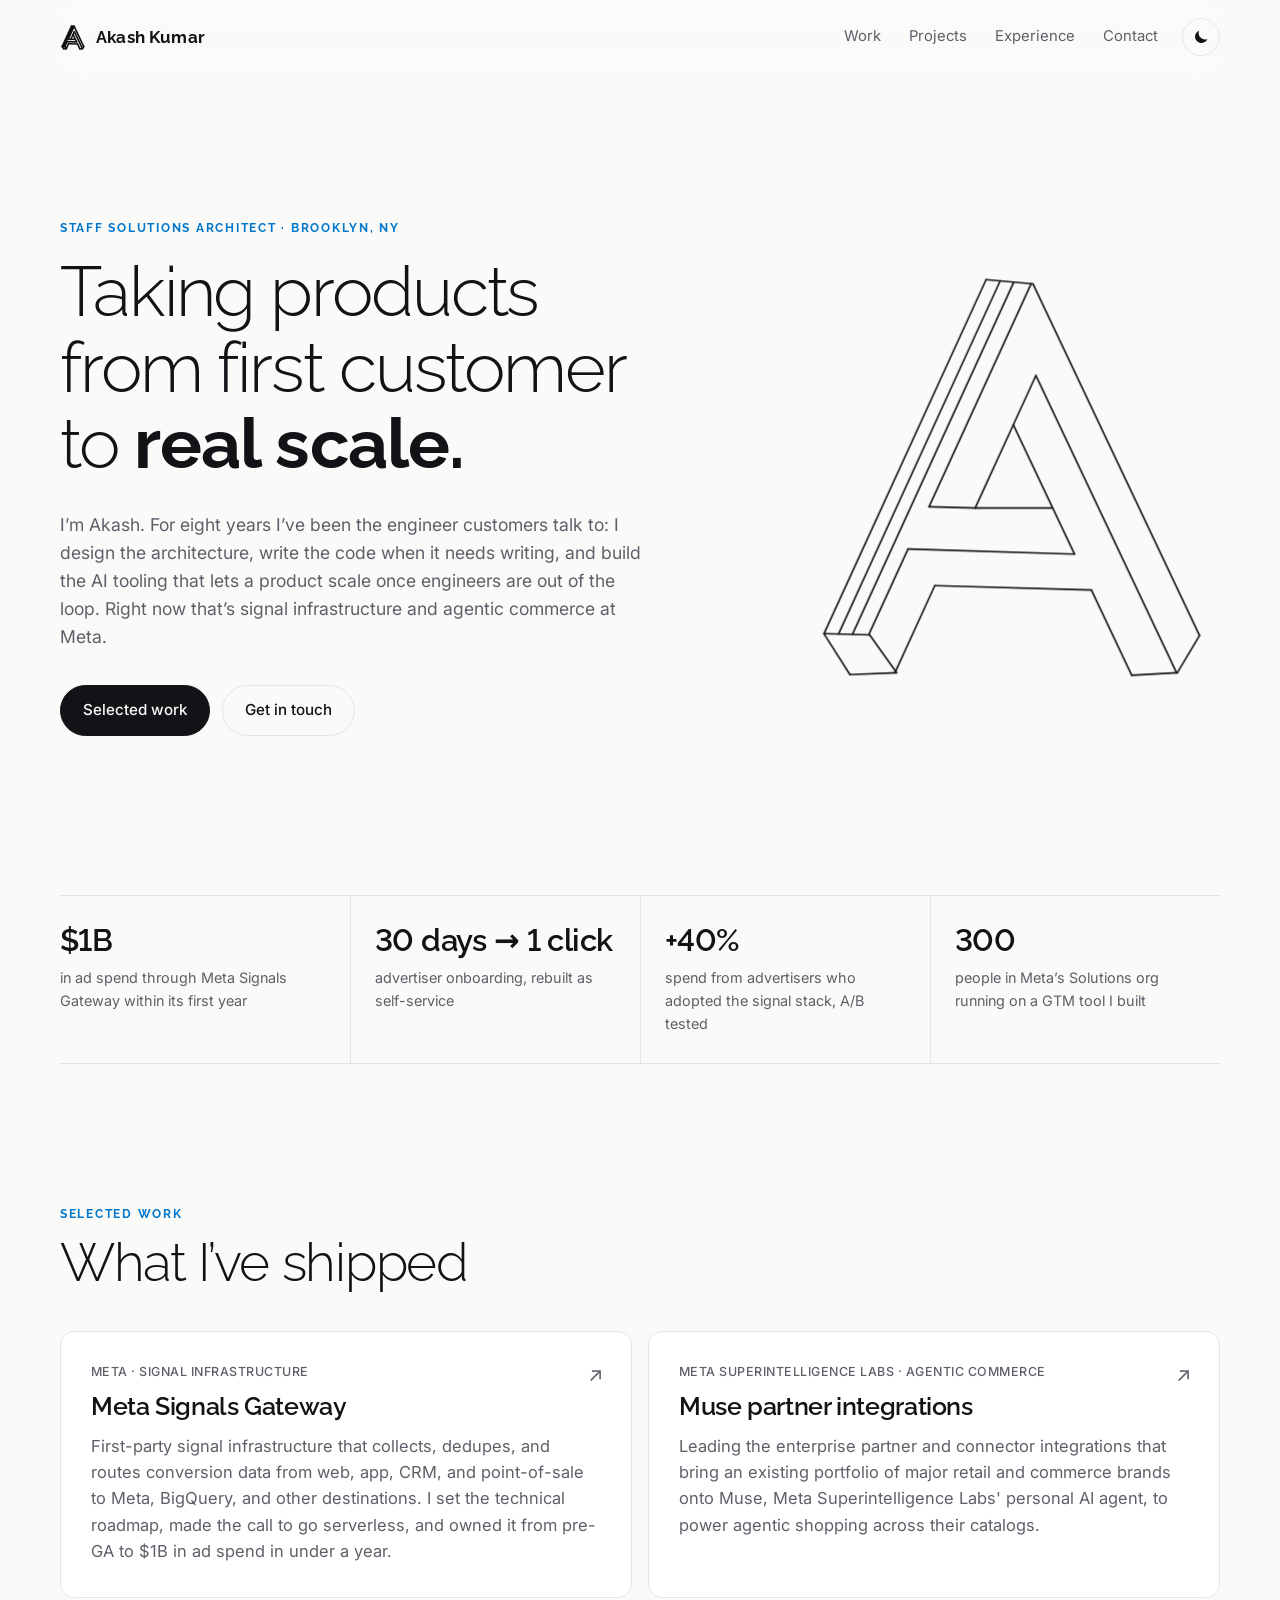
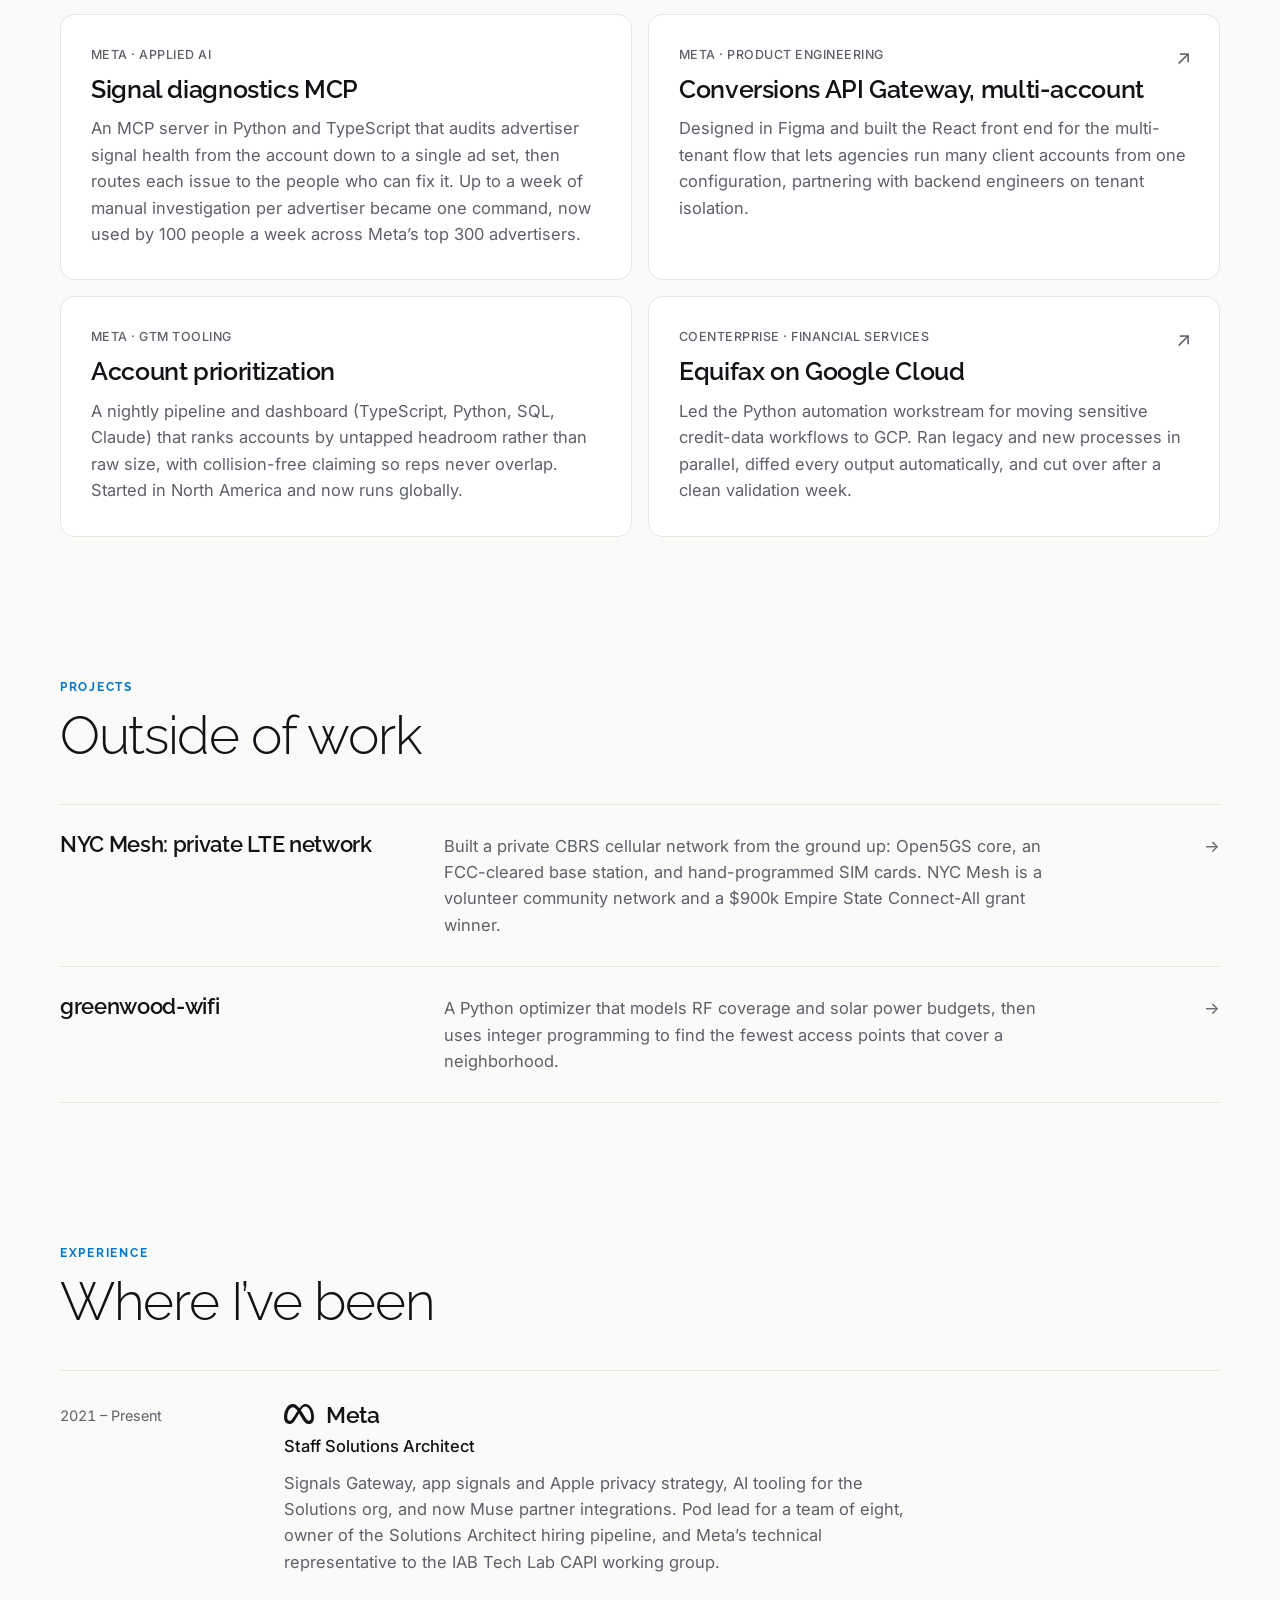
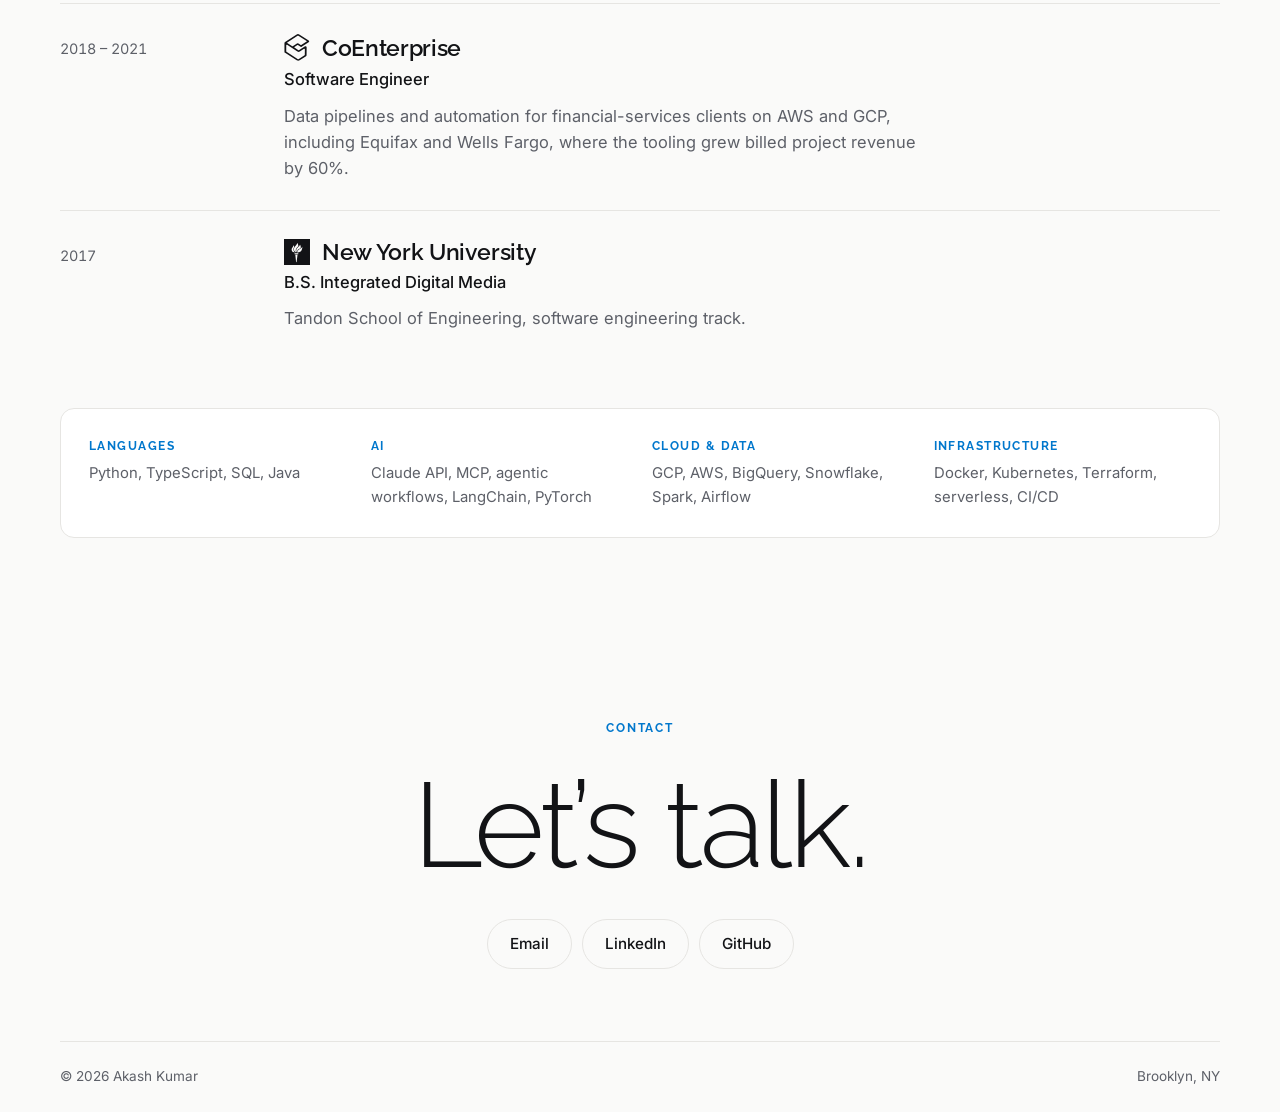
==== commit ddadf66b: "Fix mobile logo, iPad layout, Android theming, LinkedIn preview cache - Nav logo: own static paths i" ====
--- a/index.html
+++ b/index.html
@@ -1,5 +1,5 @@
 <!doctype html>
-<html lang="en">
+<html lang="en" prefix="og: https://ogp.me/ns#">
 <head>
   <meta charset="utf-8">
   <meta name="viewport" content="width=device-width, initial-scale=1, viewport-fit=cover">
@@ -11,13 +11,14 @@
   <meta name="theme-color" content="#fafaf9" media="(prefers-color-scheme: light)">
   <meta name="theme-color" content="#0e0f11" media="(prefers-color-scheme: dark)">
 
-  <!-- Link previews (iMessage, Slack, WhatsApp, LinkedIn, X). Image: assets/og.png, 1200x630. -->
+  <!-- Link previews (iMessage, Slack, WhatsApp, LinkedIn, X). Image: assets/preview.png, 1200x630.
+       LinkedIn caches by image URL: rename the file when the image changes. -->
   <meta property="og:type" content="website">
   <meta property="og:site_name" content="Akash Kumar">
   <meta property="og:title" content="Akash Kumar, Staff Solutions Architect">
   <meta property="og:description" content="Taking products from first customer to real scale. Signal infrastructure and applied AI at Meta.">
   <meta property="og:url" content="https://aka5h.com/">
-  <meta property="og:image" content="https://aka5h.com/assets/og.png">
+  <meta property="og:image" content="https://aka5h.com/assets/preview.png">
   <meta property="og:image:width" content="1200">
   <meta property="og:image:height" content="630">
   <meta property="og:image:alt" content="Akash Kumar, Staff Solutions Architect in Brooklyn: taking products from first customer to real scale.">
@@ -26,6 +27,7 @@
 
   <link rel="icon" href="assets/favicon.svg" type="image/svg+xml">
   <link rel="apple-touch-icon" href="assets/apple-touch-icon.png">
+  <link rel="manifest" href="site.webmanifest">
 
   <!-- Structured data so search engines know who this page is about. -->
   <script type="application/ld+json">
@@ -34,7 +36,7 @@
     "@type": "Person",
     "name": "Akash Kumar",
     "url": "https://aka5h.com/",
-    "image": "https://aka5h.com/assets/og.png",
+    "image": "https://aka5h.com/assets/preview.png",
     "jobTitle": "Staff Solutions Architect",
     "worksFor": { "@type": "Organization", "name": "Meta" },
     "alumniOf": { "@type": "CollegeOrUniversity", "name": "New York University" },
@@ -70,8 +72,10 @@
 
   <header class="nav">
     <a class="nav__logo" href="#top" aria-label="Akash Kumar, back to top">
-      <!-- Reuses the line geometry from the hero mark below. -->
-      <svg viewBox="0 0 634 667" aria-hidden="true"><use href="#mark-lines"/></svg>
+      <!-- Its own static copy of the mark (same geometry as the favicon). Deliberately not a
+           <use> of the hero mark: that would inherit the draw-in dash styles, and iOS Safari
+           then shows only the round line caps, as dots. -->
+      <svg viewBox="-40 -40 714 747" aria-hidden="true"><path d="M19.1 581L275.9 20M42 581.6L298.2 22M64.1 582.2L319.7 24M90.4 581.8L152.2 447M131.4 643.1L194.6 505M185.5 380L347.3 26.6M258.6 382L354.8 172.1M579 643L614.2 584"/><path d="M350.3 26.8L614.2 584M354.8 172.1L577.8 643.1M319 250.1L416 455M442.8 512L506.7 647M18.9 581.3L60.1 646.1M91.3 583L134 643"/><path d="M275.9 20L350.3 26.8M185.5 380L258.6 382M258.6 382L381.5 382M152.2 447L416 455M194.6 505L442.8 512M19.1 581L91.3 583M60.1 646.1L134 643M506.7 647L579 643"/></svg>
       <span>Akash Kumar</span>
     </a>
     <nav class="nav__links" aria-label="Sections">
--- a/styles.css
+++ b/styles.css
@@ -135,8 +135,9 @@
   height: 27px;
   fill: none;
   stroke: currentColor;
-  stroke-width: 34;      /* viewBox units; the logo is drawn very small */
+  stroke-width: 44;      /* viewBox units; matches the favicon so it holds up at 26px */
   stroke-linecap: round;
+  stroke-linejoin: round;
 }
 
 .nav__links { margin-left: auto; display: flex; gap: 28px; }
@@ -229,9 +230,17 @@
   .eyebrow__loc { display: block; margin-top: 4px; }
 }
 
-@media (max-width: 860px) {
+/* Tablets in portrait: the screen is tall, so don't stretch the hero to fill it. */
+@media (orientation: portrait) and (min-width: 701px) {
+  .hero { min-height: 0; padding-block: 72px 88px; }
+}
+
+/* Phones only: tablets in portrait keep the two-column hero. */
+@media (max-width: 700px) {
   .hero { grid-template-columns: 1fr; min-height: 0; padding-top: 24px; }
-  .hero .mark { order: -1; width: min(220px, 55vw); }
+  .hero .mark { order: -1; justify-self: start; width: min(150px, 40vw); }
+  /* the mark is drawn smaller here, so thicken the stroke to keep it near 1px */
+  .hero .mark svg { stroke-width: 4.2; }
 }
 
 
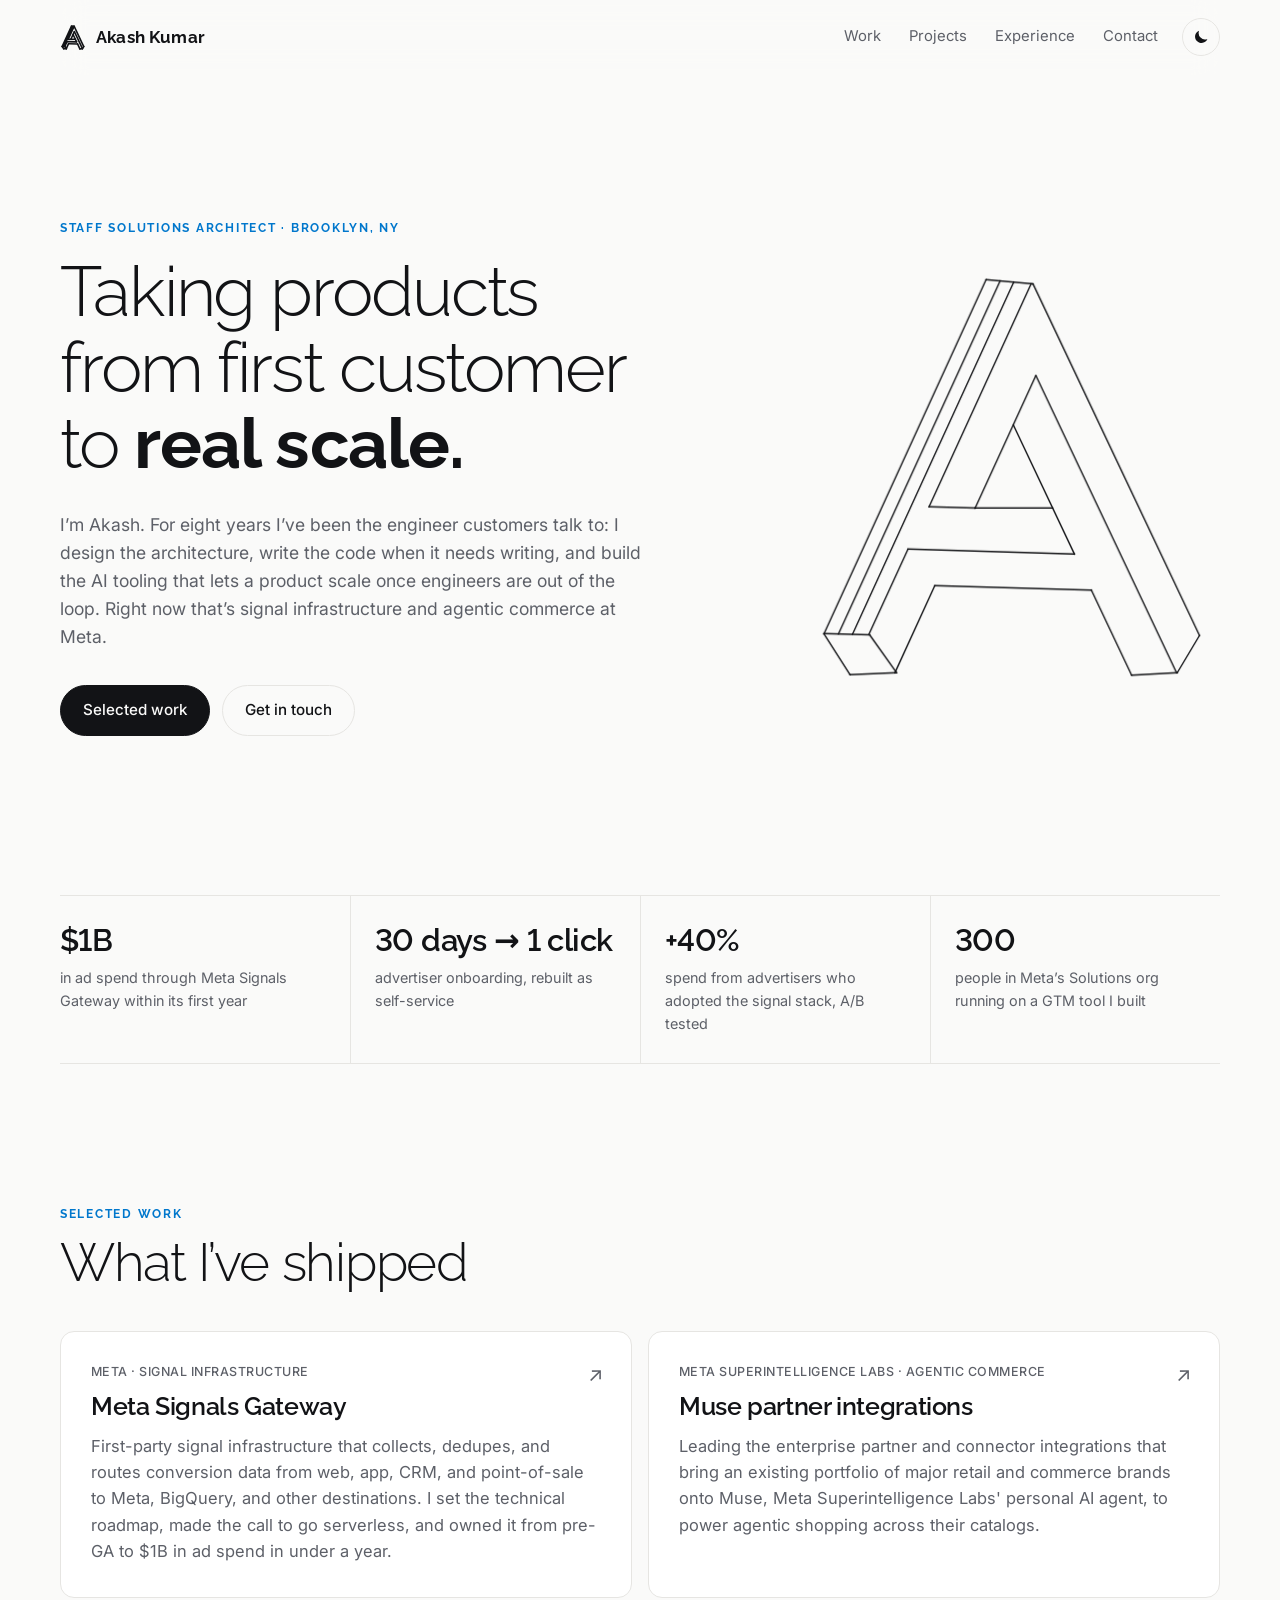
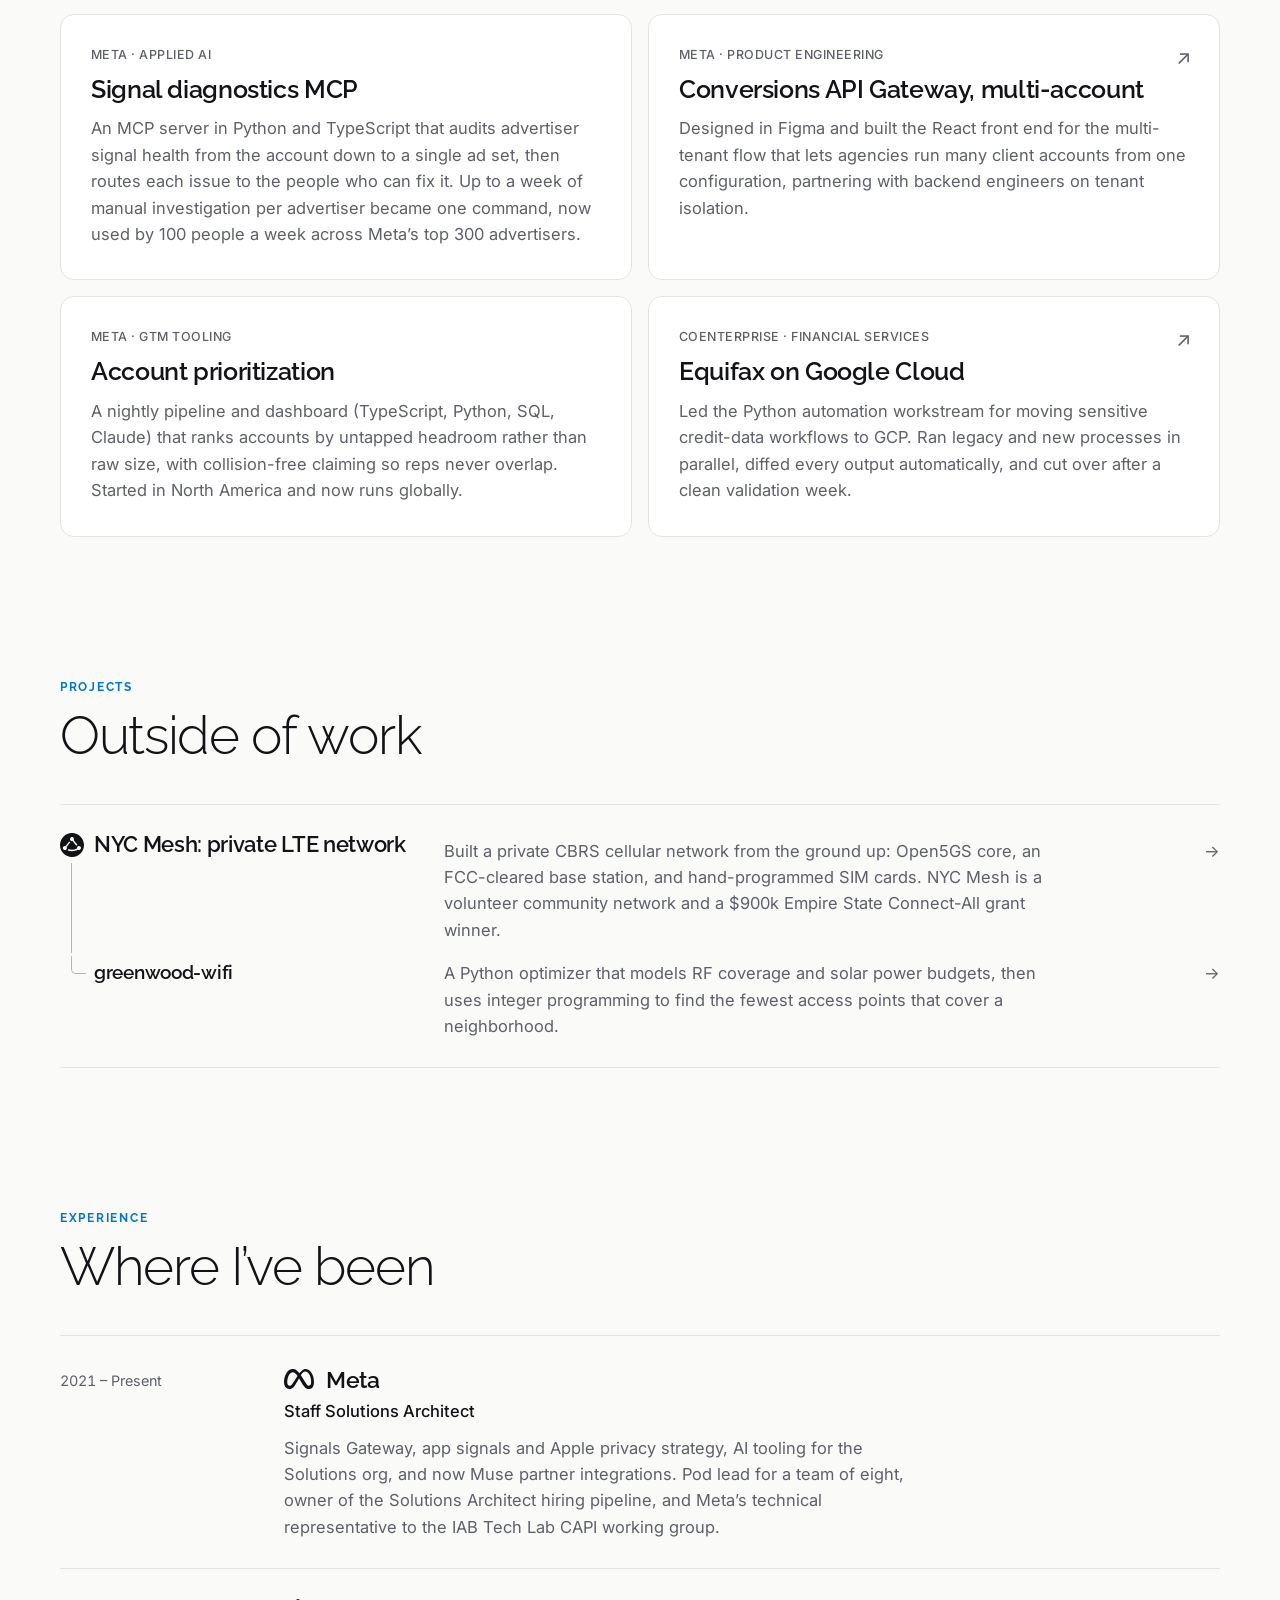
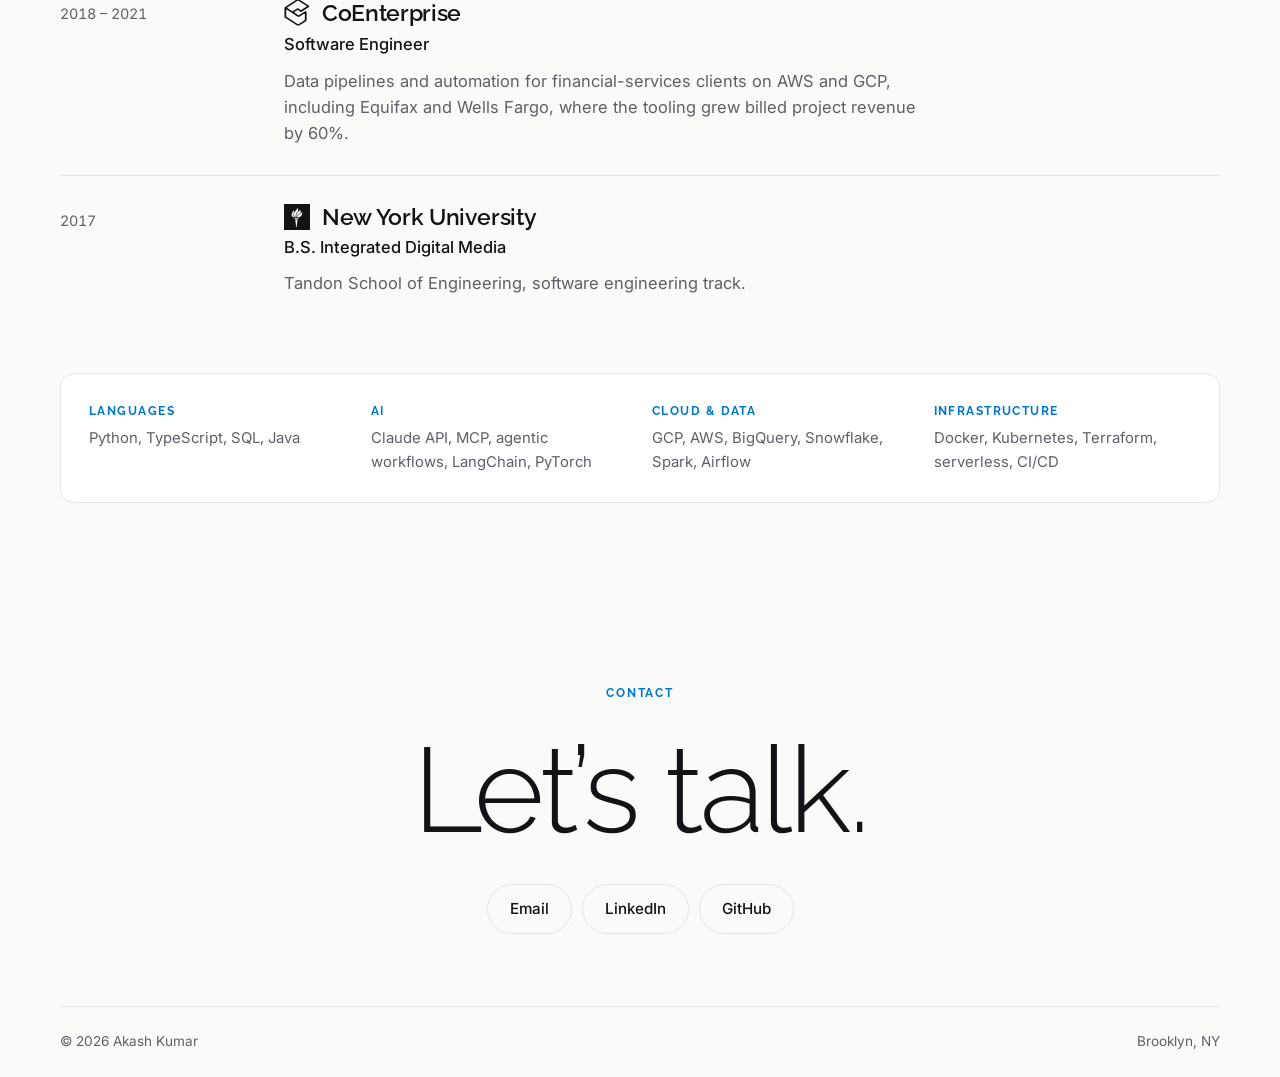
==== commit 37233d15: "Thumbnail-legible preview, viewport-sized intro, NYC Mesh logo - Link preview: mark + name only, leg" ====
--- a/index.html
+++ b/index.html
@@ -11,14 +11,14 @@
   <meta name="theme-color" content="#fafaf9" media="(prefers-color-scheme: light)">
   <meta name="theme-color" content="#0e0f11" media="(prefers-color-scheme: dark)">
 
-  <!-- Link previews (iMessage, Slack, WhatsApp, LinkedIn, X). Image: assets/preview.png, 1200x630.
+  <!-- Link previews (iMessage, Slack, WhatsApp, LinkedIn, X). Image: assets/preview-v2.png, 1200x630.
        LinkedIn caches by image URL: rename the file when the image changes. -->
   <meta property="og:type" content="website">
   <meta property="og:site_name" content="Akash Kumar">
   <meta property="og:title" content="Akash Kumar, Staff Solutions Architect">
   <meta property="og:description" content="Taking products from first customer to real scale. Signal infrastructure and applied AI at Meta.">
   <meta property="og:url" content="https://aka5h.com/">
-  <meta property="og:image" content="https://aka5h.com/assets/preview.png">
+  <meta property="og:image" content="https://aka5h.com/assets/preview-v2.png">
   <meta property="og:image:width" content="1200">
   <meta property="og:image:height" content="630">
   <meta property="og:image:alt" content="Akash Kumar, Staff Solutions Architect in Brooklyn: taking products from first customer to real scale.">
@@ -36,7 +36,7 @@
     "@type": "Person",
     "name": "Akash Kumar",
     "url": "https://aka5h.com/",
-    "image": "https://aka5h.com/assets/preview.png",
+    "image": "https://aka5h.com/assets/preview-v2.png",
     "jobTitle": "Staff Solutions Architect",
     "worksFor": { "@type": "Organization", "name": "Meta" },
     "alumniOf": { "@type": "CollegeOrUniversity", "name": "New York University" },
@@ -257,7 +257,7 @@
 
       <div class="projects">
         <a class="project reveal" href="https://map.nycmesh.net/" target="_blank" rel="noopener">
-          <h3>NYC Mesh: private LTE network</h3>
+          <h3 class="project__title"><span class="logo logo--nycmesh" aria-hidden="true"></span>NYC Mesh: private LTE network</h3>
           <p>
             Built a private CBRS cellular network from the ground up: Open5GS core, an FCC-cleared
             base station, and hand-programmed SIM cards. NYC Mesh is a volunteer community network
@@ -266,8 +266,8 @@
           <span class="project__arrow" aria-hidden="true">&rarr;</span>
         </a>
 
-        <a class="project reveal" href="https://github.com/nycmeshnet/greenwood-wifi" target="_blank" rel="noopener">
-          <h3>greenwood-wifi</h3>
+        <a class="project project--child reveal" href="https://github.com/nycmeshnet/greenwood-wifi" target="_blank" rel="noopener">
+          <h3 class="project__title">greenwood-wifi</h3>
           <p>
             A Python optimizer that models RF coverage and solar power budgets, then uses integer
             programming to find the fewest access points that cover a neighborhood.
--- a/styles.css
+++ b/styles.css
@@ -238,9 +238,7 @@
 /* Phones only: tablets in portrait keep the two-column hero. */
 @media (max-width: 700px) {
   .hero { grid-template-columns: 1fr; min-height: 0; padding-top: 24px; }
-  .hero .mark { order: -1; justify-self: start; width: min(150px, 40vw); }
-  /* the mark is drawn smaller here, so thicken the stroke to keep it near 1px */
-  .hero .mark svg { stroke-width: 4.2; }
+  .hero .mark { order: -1; justify-self: start; width: clamp(130px, 40vw, 200px); }
 }
 
 
@@ -277,21 +275,27 @@
 @keyframes trail-life { 0%, 70% { opacity: 1; } 100% { opacity: 0; } }
 
 /* Drawing: every line uses pathLength="1", so a dash of 1 is the whole line. */
-.js .mark line { stroke-dasharray: 1; stroke-dashoffset: 1; }
+/* Undrawn lines are also hidden: with round caps, a fully dashed-out line still paints its
+   end cap, which shows up as a stray dot until that line starts drawing. */
+.js .mark line { stroke-dasharray: 1; stroke-dashoffset: 1; opacity: 0; }
 .mark__rise { --g: 0; }
 .mark__fall { --g: 1; }
 .mark__flat { --g: 2; }
 
 .mark.is-drawing line {
-  animation: draw 0.9s var(--ease) forwards;
+  animation: draw 0.9s var(--ease) both;
   animation-delay: calc(var(--g) * 0.28s + var(--i, 0) * 0.05s + 0.18s);
 }
 .mark.is-drawing .mark__trail line {
-  animation: draw 0.9s var(--ease) forwards, trail 1s linear forwards;
+  animation: draw 0.9s var(--ease) both, trail 1s linear forwards;
   animation-delay: calc(var(--g) * 0.28s + var(--i, 0) * 0.05s);
 }
 
-@keyframes draw  { to { stroke-dashoffset: 0; } }
+@keyframes draw  {
+  0%   { stroke-dashoffset: 1; opacity: 0; }
+  1%   { opacity: 1; }
+  100% { stroke-dashoffset: 0; opacity: 1; }
+}
 @keyframes trail {
   0%   { stroke: var(--trail-1); }
   45%  { stroke: var(--trail-2); }
@@ -541,6 +545,46 @@
 .timeline li:hover .logo--coenterprise { background: linear-gradient(135deg, #3155c1, #1ca1b4); }
 .timeline li:hover .logo--nyu          { background: #57068c; }
 
+/* NYC Mesh (both projects live under nycmeshnet) */
+.project__title { display: flex; align-items: center; gap: 10px; }
+.project__title .logo { width: 24px; height: 24px; }
+.logo--nycmesh { --logo: url("assets/logos/nycmesh.svg"); }
+a.project:hover .logo--nycmesh { background: #ffcc00; }
+
+/* greenwood-wifi is part of NYC Mesh: drop the divider between them and hang it off the
+   parent with a tree line that runs from under the NYC Mesh logo into an elbow. */
+.project { --tree: color-mix(in srgb, var(--muted) 45%, transparent); }
+.project:has(+ .project--child) { border-bottom-color: transparent; padding-bottom: 10px; }
+.project:has(+ .project--child)::after {
+  content: "";
+  position: absolute;
+  left: 11px;              /* centre of the 24px logo */
+  top: 58px;               /* just below the logo */
+  bottom: 0;
+  border-left: 1.5px solid var(--tree);
+}
+.project--child { padding-top: 6px; }
+.project--child .project__title { position: relative; padding-left: 34px; font-size: 1.2rem; }
+.project--child .project__title::before {
+  content: "";
+  position: absolute;
+  left: 11px;
+  top: -6px;               /* meets the parent's line across the row padding */
+  width: 15px;
+  height: calc(6px + 0.6em);
+  border-left: 1.5px solid var(--tree);
+  border-bottom: 1.5px solid var(--tree);
+  border-bottom-left-radius: 5px;
+}
+@media (max-width: 720px) {
+  /* single column: indent the whole child row so its text sits under the parent title */
+  .project--child { padding-left: 34px; }
+  .project--child .project__title { padding-left: 0; }
+  .project--child .project__title::before { left: -23px; }
+  /* keep the parent's text clear of the tree line: align it with its title, after the logo */
+  .project:has(+ .project--child) p { padding-left: 34px; }
+}
+
 .timeline__when { font-size: 0.9rem; color: var(--muted); padding-top: 5px; font-variant-numeric: tabular-nums; }
 .timeline .timeline__role { color: var(--text); font-weight: 500; margin-block: 4px 10px; }
 
@@ -649,7 +693,7 @@
     transition-duration: 0.01ms !important;
     transition-delay: 0s !important;
   }
-  .js .mark line { stroke-dashoffset: 0; }
+  .js .mark line { stroke-dashoffset: 0; opacity: 1; }
   .js .reveal,
   .js .nav, .js .hero__text > *, .js .stats,
   .js .hero__title .line > span { opacity: 1; transform: none; }
